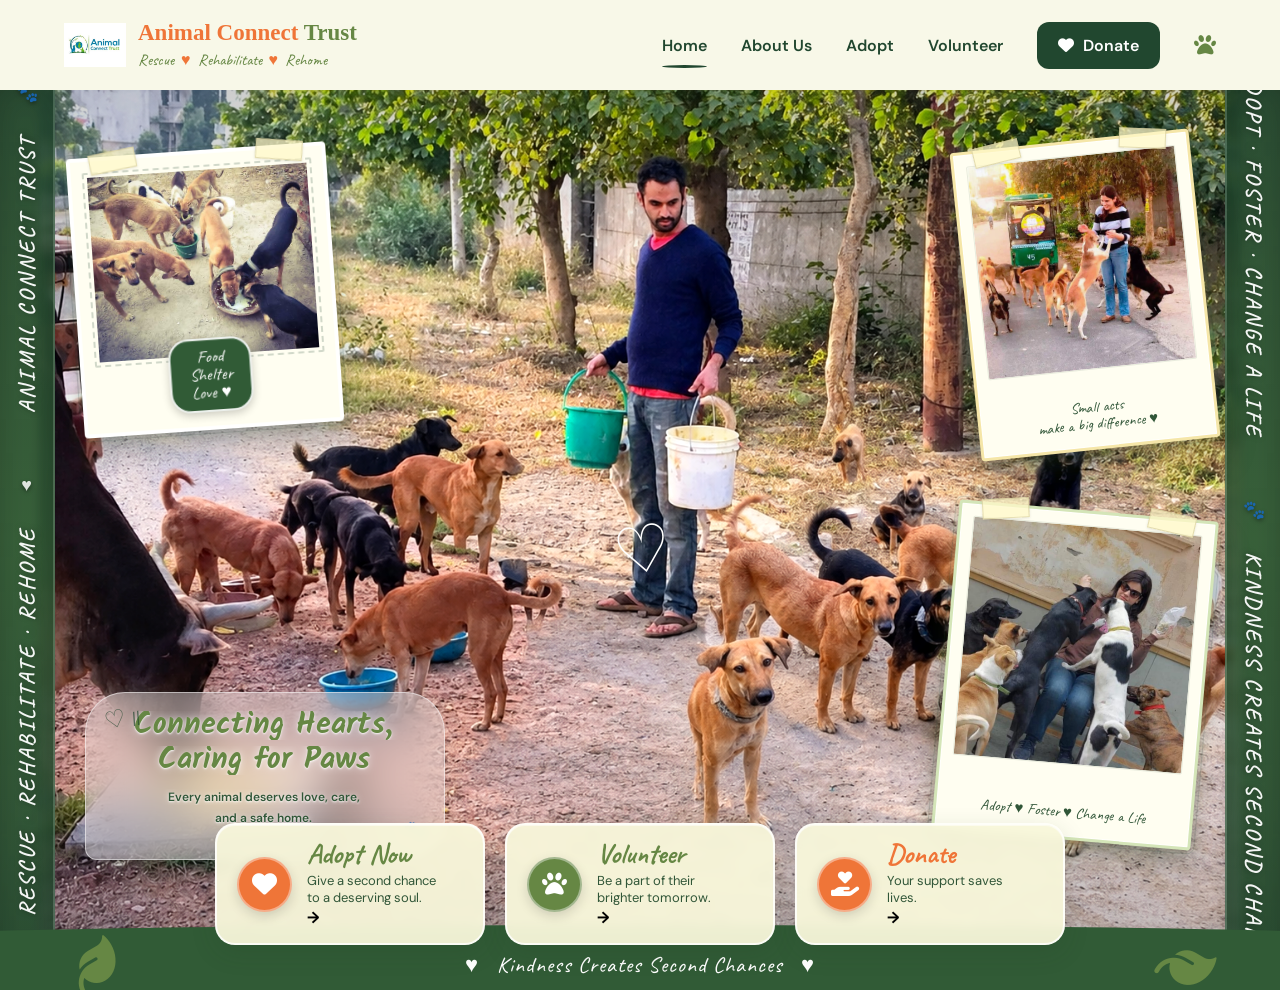
==== index.html @ b4871d9d "Update index.html" ====
<!DOCTYPE html>
<html lang="en">

<head>

    <meta charset="UTF-8">
    <meta name="viewport" content="width=device-width, initial-scale=1.0">
    <title>Animal Connect Trust</title>

    <!-- Google Fonts -->
    <link rel="preconnect" href="https://fonts.googleapis.com">
    <link rel="preconnect" href="https://fonts.gstatic.com" crossorigin>
    <link href="https://fonts.googleapis.com/css2?family=Caveat:wght@500;600;700&family=DM+Sans:wght@400;500;600;700&family=Kalam:wght@400;700&display=swap" rel="stylesheet">

    <!-- Font Awesome -->
    <link rel="stylesheet" href="https://cdnjs.cloudflare.com/ajax/libs/font-awesome/6.5.2/css/all.min.css">

    <!-- CSS -->
    <link rel="stylesheet" href="style.css">

</head>


<body>

<div class="page">

    <!-- =================================================
         NAVBAR
    ================================================== -->
    <header class="navbar">

        <div class="brand-area">
            <div class="brand-logo">
                <img src="logo.jpeg" alt="Animal Connect Trust logo">
            </div>
            <div class="brand-text">
                <h1>
                    <span>Animal Connect</span>
                    <b>Trust</b>
                </h1>
                <p>
                    Rescue <span>♥</span> Rehabilitate <span>♥</span> Rehome
                </p>
            </div>
        </div>

        <nav>
            <a href="#" class="active">Home</a>
            <a href="#about">About Us</a>
            <a href="#adopt">Adopt</a>
            <a href="#volunteer">Volunteer</a>
            <a href="#donate" class="donate">
                <i class="fa-solid fa-heart"></i> Donate
            </a>
            <i class="fa-solid fa-paw nav-paw"></i>
        </nav>

    </header>


    <!-- =================================================
         HERO SECTION
    ================================================== -->
    <main class="hero">

        <!-- MAIN BACKGROUND IMAGE -->
        <div class="hero-image">
            <img src="hero.jpeg" alt="Rescued animals">
        </div>

        <!-- LIGHT EFFECT -->
        <div class="hero-overlay"></div>


        <!-- SIDE BORDERS -->
        <div class="side-border left">
            <span class="side-border-icon">🐾</span>
            <span class="side-border-text">Animal Connect Trust</span>
            <span class="side-border-dot"></span>
            <span class="side-border-icon">♥</span>
            <span class="side-border-text">Rescue · Rehabilitate · Rehome</span>
            <span class="side-border-dot"></span>
            <span class="side-border-icon">🐾</span>
        </div>

        <div class="side-border right">
            <span class="side-border-icon">♥</span>
            <span class="side-border-text">Adopt · Foster · Change a Life</span>
            <span class="side-border-dot"></span>
            <span class="side-border-icon">🐾</span>
            <span class="side-border-text">Kindness Creates Second Chances</span>
            <span class="side-border-dot"></span>
            <span class="side-border-icon">♥</span>
        </div>


        <!-- =================================================
             MOBILE WRAPPER - Cloud + 3 photos ek saath
        ================================================== -->
        <div class="mobile-top-block">

            <!-- CLOUD (moves to top on mobile) -->
            <div class="main-title">
                <span class="title-heart">♡</span>
                <span class="title-lines">//</span>
                <span class="title-paw">🐾</span>

                <h2>
                    <span class="typewriter">Connecting Hearts,</span><br>
                    <span class="typewriter-2">Caring for Paws</span>
                </h2>

                <p>
                    <span class="typewriter-3">Every animal deserves love, care,</span><br>
                    <span class="typewriter-4">and a safe home.</span>
                </p>

                <div class="title-underline"></div>
            </div>

            <!-- 3 PHOTO CARDS -->
            <div class="photo-row">

                <div class="photo-card left-card">
                    <img src="food.jpeg" alt="Animals at shelter">
                    <div class="photo-label">Food<br>Shelter<br>Love ♥</div>
                </div>

                <div class="photo-card right-top-card">
                    <img src="helping.jpeg" alt="Volunteer helping animals">
                    <p>Small acts<br>make a big difference ♥</p>
                </div>

                <div class="photo-card right-bottom-card">
                    <img src="last.jpeg" alt="Animal adoption">
                    <p>Adopt ♥ Foster ♥ Change a Life</p>
                </div>

            </div>

        </div>


        <!-- CENTER DECORATION -->
        <div class="center-heart">♡</div>


        <!-- =================================================
             ACTION CARDS
        ================================================== -->
        <div class="actions">

            <a href="#adopt" class="action">
                <div class="action-icon orange">
                    <i class="fa-solid fa-heart"></i>
                </div>
                <div class="action-text">
                    <h3>Adopt Now</h3>
                    <p>Give a second chance<br>to a deserving soul.</p>
                    <strong>→</strong>
                </div>
            </a>

            <a href="#volunteer" class="action">
                <div class="action-icon green">
                    <i class="fa-solid fa-paw"></i>
                </div>
                <div class="action-text">
                    <h3>Volunteer</h3>
                    <p>Be a part of their<br>brighter tomorrow.</p>
                    <strong>→</strong>
                </div>
            </a>

            <a href="#donate" class="action">
                <div class="action-icon orange">
                    <i class="fa-solid fa-hand-holding-heart"></i>
                </div>
                <div class="action-text">
                    <h3>Donate</h3>
                    <p>Your support saves<br>lives.</p>
                    <strong>→</strong>
                </div>
            </a>

        </div>


        <!-- =================================================
             BOTTOM GREEN AREA
        ================================================== -->
        <div class="bottom">
            <div class="bottom-decoration left">
                <i class="fa-solid fa-leaf"></i>
            </div>
            <div class="bottom-decoration right">
                <i class="fa-solid fa-leaf"></i>
            </div>
            <p>♥ &nbsp; Kindness Creates Second Chances &nbsp; ♥</p>
        </div>

    </main>

</div>

</body>
</html>
---- style.css ----
/* =====================================================
   ANIMAL CONNECT TRUST - FINAL FIX
   Mobile: 3 images sahi jagah + no green band + cloud upar
===================================================== */

:root {
    --dark-green: #21472f;
    --forest-green: #315b36;
    --olive-green: #668744;
    --light-olive: #78964d;
    --orange: #ef7538;
    --cream: #f8f8e8;
    --paper: #fffef1;
    --text-green: #315638;
    --blend-bg: #7a8a5e;
}

* {
    margin: 0;
    padding: 0;
    box-sizing: border-box;
    -webkit-tap-highlight-color: transparent;
}

html { scroll-behavior: smooth; -webkit-text-size-adjust: 100%; }

body {
    margin: 0;
    background: #000;
    font-family: "DM Sans", sans-serif;
    overflow-x: hidden;
}

a { text-decoration: none; color: inherit; }

.page {
    width: 100%;
    max-width: 1500px;
    margin: auto;
    background: var(--cream);
    overflow-x: hidden;
}

/* NAVBAR */
.navbar {
    height: 90px;
    padding: 0 5%;
    background: var(--cream);
    display: flex;
    align-items: center;
    justify-content: space-between;
    position: relative;
    z-index: 100;
}

.brand-area { display: flex; align-items: center; gap: 12px; }

.brand-logo {
    width: 62px; height: 62px;
    overflow: hidden; flex-shrink: 0;
}
.brand-logo img { width: 100%; height: 100%; object-fit: contain; }

.brand-text h1 {
    font-family: Georgia, serif;
    font-size: 23px; line-height: 1; white-space: nowrap;
}
.brand-text h1 span { color: var(--orange); }
.brand-text h1 b { color: var(--olive-green); }

.brand-text p {
    margin-top: 6px;
    font-family: "Caveat", cursive;
    color: var(--olive-green);
    font-size: 16px;
}
.brand-text p span { color: var(--orange); margin: 0 3px; }

nav { display: flex; align-items: center; gap: 34px; }

nav a {
    color: var(--dark-green);
    font-size: 16px; font-weight: 600;
    position: relative; transition: 0.25s ease;
}
nav a:hover { color: var(--orange); }

nav .active::after {
    content: ""; position: absolute;
    left: 0; right: 0; bottom: -12px;
    height: 3px; background: var(--dark-green);
    border-radius: 50%;
}

.donate {
    color: white !important;
    background: var(--dark-green);
    padding: 13px 21px; border-radius: 12px;
    display: flex; align-items: center; gap: 9px;
    transition: 0.25s ease;
}
.donate:hover { background: var(--forest-green); transform: translateY(-2px); }
.nav-paw { color: var(--olive-green); font-size: 22px; }

/* HERO */
.hero {
    position: relative;
    width: 100%;
    height: 100vh;
    height: 100dvh;
    min-height: 700px;
    overflow: hidden;
    background: var(--blend-bg);
}

.hero-image {
    position: absolute;
    inset: 0;
    width: 100%;
    height: 100%;
    z-index: 1;
    overflow: hidden;
    background: var(--blend-bg);
}

.hero-image img {
    width: 100%;
    height: 100%;
    display: block;
    object-fit: contain;
    object-position: center center;
    filter: brightness(1.02) saturate(1.05) contrast(1.02);
}

.hero-overlay {
    position: absolute;
    inset: 0;
    z-index: 2;
    pointer-events: none;
    background: linear-gradient(to bottom, rgba(0,0,0,0.2) 0%, transparent 20%, transparent 80%, rgba(0,0,0,0.3) 100%);
}

/* SIDE BORDERS */
.side-border {
    position: absolute;
    z-index: 20;
    top: 0;
    bottom: 0;
    width: 55px;
    background: linear-gradient(to bottom,
        rgba(33, 71, 47, 0.85) 0%,
        rgba(49, 91, 54, 0.90) 50%,
        rgba(33, 71, 47, 0.85) 100%);
    display: flex;
    flex-direction: column;
    align-items: center;
    justify-content: center;
    gap: 30px;
    backdrop-filter: blur(4px);
    -webkit-backdrop-filter: blur(4px);
    box-shadow:
        inset 0 0 30px rgba(0, 0, 0, 0.2),
        0 0 20px rgba(0, 0, 0, 0.15);
}

.side-border.left { left: 0; border-right: 2px solid rgba(255, 255, 255, 0.15); }
.side-border.right { right: 0; border-left: 2px solid rgba(255, 255, 255, 0.15); }

.side-border-text {
    font-family: "Caveat", cursive;
    font-size: 22px;
    font-weight: 700;
    color: rgba(255, 255, 255, 0.95);
    letter-spacing: 3px;
    text-transform: uppercase;
    writing-mode: vertical-rl;
    text-orientation: mixed;
    transform: rotate(180deg);
    text-shadow: 0 2px 6px rgba(0, 0, 0, 0.4);
    white-space: nowrap;
}

.side-border.right .side-border-text { transform: rotate(0deg); }

.side-border-icon {
    color: rgba(255, 255, 255, 0.85);
    font-size: 18px;
    text-shadow: 0 2px 4px rgba(0, 0, 0, 0.4);
    animation: pulse-icon 3s ease-in-out infinite;
}

.side-border-icon:nth-child(2) { animation-delay: 0.5s; }
.side-border-icon:nth-child(3) { animation-delay: 1s; }

@keyframes pulse-icon {
    0%, 100% { transform: scale(1); opacity: 0.85; }
    50% { transform: scale(1.2); opacity: 1; color: var(--orange); }
}

.side-border-dot {
    width: 5px; height: 5px;
    background: rgba(255, 255, 255, 0.5);
    border-radius: 50%;
}

/* MAIN TITLE (CLOUD) */
.main-title {
    position: absolute;
    z-index: 30;
    bottom: 120px;
    left: 75px;
    width: 100%;
    min-width: 260px;
    max-width: 340px;
    padding: 18px 22px;
    text-align: center;
    background: rgba(255, 255, 255, 0.35);
    border-radius: 40px 40px 40px 12px;
    box-shadow: 0 10px 30px rgba(33, 71, 47, 0.12);
    backdrop-filter: blur(20px);
    -webkit-backdrop-filter: blur(20px);
    border: 1px solid rgba(255, 255, 255, 0.5);
}

.main-title h2 {
    margin: 0;
    font-family: "Kalam", cursive;
    font-size: clamp(22px, 2.5vw, 30px);
    line-height: 0.95; font-weight: 700;
    color: var(--dark-green);
    text-shadow: 0 1px 2px rgba(255, 255, 255, 0.9), 0 0 8px rgba(255, 255, 255, 0.7);
}
.main-title h2 span { color: var(--olive-green); }

.main-title p {
    margin-top: 8px;
    color: var(--text-green);
    font-size: 12px;
    line-height: 1.35;
    font-weight: 600;
    text-shadow: 0 1px 2px rgba(255, 255, 255, 0.9), 0 0 6px rgba(255, 255, 255, 0.7);
}

.title-heart, .title-lines, .title-paw {
    position: absolute; color: var(--dark-green); opacity: 0.7;
}
.title-heart { top: 10px; left: 18px; font-size: 24px; transform: rotate(-15deg); }
.title-lines { top: 15px; left: 45px; font-size: 16px; transform: rotate(-20deg); }
.title-paw { right: 18px; bottom: 18px; font-size: 18px; transform: rotate(-15deg); }

.title-underline {
    width: 100px; height: 3px;
    margin: 8px auto 0;
    background: var(--olive-green);
    border-radius: 50%;
    transform: rotate(-2deg); opacity: 0.8;
}

/* TYPEWRITER */
.typewriter,
.typewriter-2,
.typewriter-3,
.typewriter-4 {
    display: inline-block;
    overflow: hidden;
    white-space: nowrap;
    border-right: 3px solid transparent;
    width: 0;
    animation-fill-mode: forwards;
}

.typewriter { animation: typing 2s steps(20, end) 0.5s forwards, blink-caret 0.75s step-end infinite; }
.typewriter-2 { animation: typing 1.5s steps(15, end) 2.5s forwards, blink-caret 0.75s step-end infinite; }
.typewriter-3 { animation: typing 2.5s steps(30, end) 4s forwards, blink-caret 0.75s step-end infinite; }
.typewriter-4 { animation: typing 1.5s steps(15, end) 6.5s forwards, blink-caret 0.75s step-end infinite; }

@keyframes typing { from { width: 0; } to { width: 100%; } }
@keyframes blink-caret {
    from, to { border-color: transparent; }
    50% { border-color: var(--olive-green); }
}

/* PHOTO CARDS */
.photo-card {
    position: absolute;
    z-index: 25;
    background: var(--paper);
    padding: 12px 12px 55px 12px;
    border-radius: 4px;
    border: 3px solid #ffffff;
    outline: 1px solid rgba(33, 71, 47, 0.15);
    outline-offset: 3px;
    box-shadow:
        0 4px 8px rgba(38, 60, 31, 0.15),
        0 10px 25px rgba(38, 60, 31, 0.25),
        0 20px 40px rgba(38, 60, 31, 0.15),
        inset 0 0 0 1px rgba(255, 255, 255, 0.8);
    max-width: calc(100% - 20px);
}

.photo-card::before,
.photo-card::after {
    content: "";
    position: absolute;
    width: 45px;
    height: 18px;
    background: rgba(255, 249, 200, 0.75);
    border: 1px solid rgba(200, 190, 140, 0.5);
    box-shadow: 0 1px 3px rgba(0,0,0,0.1);
    z-index: 5;
}
.photo-card::before { top: -8px; left: 20px; transform: rotate(-8deg); }
.photo-card::after { top: -8px; right: 20px; transform: rotate(8deg); }

.photo-card img {
    display: block;
    width: 100%;
    object-fit: cover;
    border-radius: 2px;
    border: 1px solid rgba(33, 71, 47, 0.1);
}

.photo-label {
    position: absolute;
    left: 50%;
    transform: translateX(-50%);
    bottom: 15px;
    padding: 8px 18px;
    background: var(--forest-green);
    color: white;
    border-radius: 20px;
    font-family: "Caveat", cursive;
    font-size: 17px;
    line-height: 1.05;
    box-shadow: 0 3px 8px rgba(0,0,0,0.2), inset 0 1px 0 rgba(255,255,255,0.2);
    border: 2px solid rgba(255, 255, 255, 0.9);
    text-align: center;
    white-space: nowrap;
}

/* DESKTOP CARD POSITIONS */
.left-card {
    width: 260px; height: 280px;
    left: 75px; top: 60px;
    transform: rotate(-4deg);
    animation: float-left 4s ease-in-out infinite;
}
.left-card img {
    height: 195px;
    border: 2px dashed rgba(33, 71, 47, 0.2);
    padding: 3px;
    background: #fffef1;
}

.right-top-card {
    width: 240px; height: 310px;
    right: 75px; top: 50px;
    transform: rotate(-6deg);
    animation: float-right-top 5s ease-in-out infinite;
    border-color: #f5e6a8;
}
.right-top-card img { height: 215px; }
.right-top-card p {
    position: absolute;
    bottom: 14px; left: 0; right: 0;
    text-align: center;
    font-family: "Caveat", cursive;
    color: var(--text-green);
    font-size: 15px; line-height: 1.1;
    padding: 0 8px;
}

.right-bottom-card {
    width: 260px; height: 330px;
    right: 75px; bottom: 150px;
    transform: rotate(5deg);
    animation: float-right-bottom 4.5s ease-in-out infinite;
    border-color: #d4e5b8;
}
.right-bottom-card img { height: 240px; }
.right-bottom-card p {
    position: absolute;
    bottom: 15px; left: 0; right: 0;
    text-align: center;
    font-family: "Caveat", cursive;
    color: var(--text-green);
    font-size: 15px;
    padding: 0 8px;
}

/* FLOATING KEYFRAMES */
@keyframes float-left {
    0%, 100% { transform: rotate(-4deg) translateY(0); }
    50% { transform: rotate(-4deg) translateY(-12px); }
}
@keyframes float-right-top {
    0%, 100% { transform: rotate(-6deg) translateY(0); }
    50% { transform: rotate(-6deg) translateY(-15px); }
}
@keyframes float-right-bottom {
    0%, 100% { transform: rotate(5deg) translateY(0); }
    50% { transform: rotate(5deg) translateY(-10px); }
}

.center-heart {
    position: absolute;
    z-index: 15;
    left: 48%;
    top: 420px;
    color: white;
    font-family: "Caveat", cursive;
    font-size: 65px;
    transform: rotate(-10deg);
    text-shadow: 0 2px 8px rgba(0,0,0,0.4);
}

/* ACTION BUTTONS */
.actions {
    position: absolute;
    z-index: 40;
    left: 50%;
    transform: translateX(-50%);
    bottom: 45px;
    width: 75%;
    max-width: 850px;
    display: grid;
    grid-template-columns: repeat(3, 1fr);
    gap: 20px;
}

.action {
    min-height: 110px;
    padding: 15px 20px;
    background: rgba(248, 247, 219, 0.95);
    border-radius: 20px;
    display: flex;
    align-items: center;
    gap: 15px;
    box-shadow: 0 8px 25px rgba(36, 61, 33, 0.15), inset 0 1px 0 rgba(255,255,255,0.5);
    transition: 0.3s ease;
    backdrop-filter: blur(5px);
    border: 2px solid rgba(255, 255, 255, 0.8);
}
.action:hover { transform: translateY(-6px); box-shadow: 0 12px 35px rgba(36, 61, 33, 0.25); }

.action-icon {
    width: 55px;
    min-width: 55px;
    height: 55px;
    border-radius: 50%;
    display: flex;
    justify-content: center;
    align-items: center;
    color: white;
    font-size: 25px;
    border: 2px solid rgba(255, 255, 255, 0.4);
    box-shadow: 0 4px 12px rgba(0,0,0,0.15);
}
.action-icon.orange { background: var(--orange); }
.action-icon.green { background: var(--olive-green); }

.action-text h3 { font-family: "Caveat", cursive; font-size: 28px; line-height: 1; color: var(--olive-green); }
.action:nth-child(3) h3 { color: var(--orange); }
.action-text p { color: var(--text-green); font-size: 13px; line-height: 1.3; margin-top: 5px; }

/* BOTTOM BAR */
.bottom {
    position: absolute;
    z-index: 35;
    bottom: 0;
    left: 0;
    width: 100%;
    height: 50px;
    background: var(--forest-green);
    display: flex;
    justify-content: center;
    align-items: center;
}

.bottom::before {
    content: "";
    position: absolute;
    top: -15px;
    left: -5%;
    width: 110%;
    height: 20px;
    background: var(--forest-green);
    border-radius: 50% 50% 0 0;
}

.bottom p {
    position: relative;
    z-index: 5;
    color: white;
    font-family: "Caveat", cursive;
    font-size: 22px;
    letter-spacing: 1px;
}

.bottom-decoration { position: absolute; z-index: 5; color: var(--olive-green); font-size: 50px; }
.bottom-decoration.left { left: 70px; bottom: -10px; transform: rotate(-30deg); }
.bottom-decoration.right { right: 70px; bottom: -10px; transform: rotate(30deg); }

/* LARGE DESKTOP */
@media (min-width: 1201px) {
    .main-title { bottom: 130px; left: 85px; max-width: 360px; }
}

/* TABLET */
@media (min-width: 901px) and (max-width: 1200px) {
    .navbar { padding: 0 3%; }
    nav { gap: 18px; }
    nav a { font-size: 14px; }
    .hero { height: 100vh; min-height: 700px; }

    .side-border { width: 45px; }
    .side-border-text { font-size: 18px; letter-spacing: 2px; }
    .side-border-icon { font-size: 15px; }

    .main-title { bottom: 110px; left: 60px; max-width: 320px; padding: 15px 18px; }
    .main-title h2 { font-size: 26px; }
    .main-title p { font-size: 11px; }

    .left-card { width: 200px; height: 220px; left: 60px; top: 50px; padding: 10px 10px 45px 10px; }
    .left-card img { height: 155px; }
    .right-top-card { width: 190px; height: 250px; right: 60px; top: 40px; padding: 10px 10px 45px 10px; }
    .right-top-card img { height: 175px; }
    .right-bottom-card { width: 200px; height: 270px; right: 60px; bottom: 130px; padding: 10px 10px 45px 10px; }
    .right-bottom-card img { height: 190px; }

    .actions { width: 80%; bottom: 40px; }
    .photo-label { font-size: 15px; padding: 7px 14px; }
    .right-top-card p, .right-bottom-card p { font-size: 14px; }
}

/* SMALL DESKTOP */
@media (min-width: 701px) and (max-width: 900px) {
    .hero { height: 100vh; min-height: 700px; }

    .side-border { width: 40px; }
    .side-border-text { font-size: 15px; letter-spacing: 1px; }
    .side-border-icon { font-size: 13px; }

    .main-title { bottom: 100px; left: 50px; max-width: 300px; padding: 14px 18px; }
    .main-title h2 { font-size: 24px; }
    .main-title p { font-size: 11px; }

    .left-card { width: 170px; height: 190px; left: 50px; top: 40px; padding: 8px 8px 40px 8px; }
    .left-card img { height: 130px; }
    .right-top-card { width: 160px; height: 210px; right: 50px; top: 35px; padding: 8px 8px 40px 8px; }
    .right-top-card img { height: 145px; }
    .right-bottom-card { width: 170px; height: 230px; right: 50px; bottom: 100px; padding: 8px 8px 40px 8px; }
    .right-bottom-card img { height: 160px; }

    .actions { width: 85%; bottom: 35px; gap: 12px; }
    .action { padding: 12px; min-height: 95px; }
    .action-text h3 { font-size: 22px; }
    .photo-label { font-size: 13px; padding: 6px 12px; }
    .right-top-card p, .right-bottom-card p { font-size: 12px; }
}

/* =====================================================
   MOBILE (700px AND BELOW)
   - No green band above image (object-fit: cover)
   - Cloud moved ABOVE the image
   - Image 1 → top left
   - Image 2 → top right
   - Image 3 → right, just below Image 2
===================================================== */
@media (max-width: 700px) {

    .side-border { display: none; }

    .navbar {
        height: auto;
        padding: 12px 15px;
        flex-direction: column;
        gap: 10px;
    }
    .brand-area { width: 100%; justify-content: center; }
    .brand-logo { width: 50px; height: 50px; }
    .brand-text h1 { font-size: 18px; }
    .brand-text p { font-size: 14px; }

    nav { flex-wrap: wrap; justify-content: center; gap: 12px; width: 100%; }
    nav a { font-size: 14px; padding: 4px 0; }
    nav .active::after { bottom: -6px; }
    .donate { padding: 8px 16px; font-size: 14px; border-radius: 10px; }
    .nav-paw { font-size: 18px; }

    .hero {
        height: auto;
        min-height: 100vh;
        position: relative;
        display: flex;
        flex-direction: column;
        padding-bottom: 0;
        background: var(--cream);
    }

    /* CLOUD moves ABOVE image on mobile */
    .main-title {
        position: relative;
        bottom: auto;
        left: auto;
        width: 92%;
        max-width: 92%;
        margin: 10px auto 12px auto;
        padding: 14px 18px;
        border-radius: 30px 30px 30px 10px;
        background: rgba(255, 255, 255, 0.85);
        backdrop-filter: blur(15px);
        -webkit-backdrop-filter: blur(15px);
        box-shadow: 0 8px 25px rgba(33, 71, 47, 0.2);
        z-index: 50;
        order: 1;
    }
    .main-title h2 { font-size: 22px; line-height: 1.05; }
    .main-title p { font-size: 11px; margin-top: 5px; }
    .title-heart, .title-lines, .title-paw { display: none; }

    /* IMAGE FILLS THE CONTAINER - no green band */
    .hero-image {
        position: relative;
        width: 100%;
        height: 60vh;
        min-height: 420px;
        flex-shrink: 0;
        overflow: hidden;
        background: var(--blend-bg);
        order: 2;
    }

    .hero-image img {
        width: 100%;
        height: 100%;
        object-fit: cover;
        object-position: 30% center;
        filter: brightness(1.02) saturate(1.05) contrast(1.02);
    }

    .hero-overlay { display: none; }

    /* IMAGE 1 - LEFT CARD top-left */
    .left-card {
        width: 82px;
        height: 96px;
        left: 15px;
        top: 15px;
        bottom: auto;
        right: auto;
        padding: 4px 4px 22px 4px;
        transform: rotate(-4deg);
        animation: float-left 4s ease-in-out infinite;
        z-index: 30;
        border-width: 2px;
    }
    .left-card img { height: 56px; }
    .left-card::before, .left-card::after { display: none; }
    .left-card .photo-label {
        font-size: 8px;
        padding: 3px 7px;
        bottom: 5px;
        border-width: 1px;
    }

    /* IMAGE 2 - RIGHT TOP CARD top-right */
    .right-top-card {
        width: 80px;
        height: 94px;
        right: 15px;
        top: 15px;
        bottom: auto;
        left: auto;
        padding: 4px 4px 22px 4px;
        transform: rotate(-6deg);
        animation: float-right-top 5s ease-in-out infinite;
        z-index: 30;
        border-width: 2px;
    }
    .right-top-card img { height: 54px; }
    .right-top-card::before, .right-top-card::after { display: none; }
    .right-top-card p {
        font-size: 7px;
        bottom: 5px;
        line-height: 1;
    }

    /* IMAGE 3 - RIGHT BOTTOM CARD just below Image 2 */
    .right-bottom-card {
        width: 82px;
        height: 96px;
        right: 15px;
        top: 130px;       /* directly below Image 2 (which is at 15px + 94px height + 20px gap) */
        bottom: auto;
        left: auto;
        padding: 4px 4px 22px 4px;
        transform: rotate(5deg);
        animation: float-right-bottom 4.5s ease-in-out infinite;
        z-index: 30;
        border-width: 2px;
    }
    .right-bottom-card img { height: 56px; }
    .right-bottom-card::before, .right-bottom-card::after { display: none; }
    .right-bottom-card p {
        font-size: 7px;
        bottom: 5px;
    }

    .center-heart {
        left: 45%;
        top: 50%;
        font-size: 32px;
        z-index: 30;
    }

    /* ACTION BUTTONS below image */
    .actions {
        position: relative;
        left: auto;
        transform: none;
        bottom: auto;
        width: 92%;
        margin: 15px auto 10px;
        grid-template-columns: 1fr;
        gap: 10px;
        z-index: 50;
        order: 3;
    }

    .action {
        min-height: 70px;
        padding: 12px 15px;
        border-radius: 16px;
        gap: 12px;
    }
    .action-icon { width: 42px; min-width: 42px; height: 42px; font-size: 18px; }
    .action-text h3 { font-size: 22px; }
    .action-text p { font-size: 11px; margin-top: 3px; }

    /* BOTTOM GREEN BAR */
    .bottom {
        position: relative;
        height: 55px;
        margin-top: 10px;
        order: 4;
    }
    .bottom p { font-size: 14px; padding: 0 30px; text-align: center; }
    .bottom-decoration { font-size: 28px; }
    .bottom-decoration.left { left: 20px; }
    .bottom-decoration.right { right: 20px; }
}

/* VERY SMALL PHONES */
@media (max-width: 480px) {

    .navbar { padding: 10px 12px; gap: 8px; }
    .brand-logo { width: 42px; height: 42px; }
    .brand-text h1 { font-size: 16px; }
    .brand-text p { font-size: 12px; }
    nav { gap: 10px; }
    nav a { font-size: 13px; }
    .donate { padding: 6px 12px; font-size: 12px; }

    .hero-image { height: 55vh; min-height: 380px; }

    .hero-image img {
        object-fit: cover;
        object-position: 25% center;
    }

    .main-title {
        width: 94%;
        padding: 12px 15px;
        margin: 8px auto 10px auto;
        border-radius: 25px 25px 25px 8px;
    }
    .main-title h2 { font-size: 19px; }
    .main-title p { font-size: 10px; }

    /* IMAGE 1 - left card */
    .left-card {
        width: 72px; height: 86px;
        top: 12px; left: 12px;
        bottom: auto; right: auto;
        padding: 3px 3px 20px 3px;
    }
    .left-card img { height: 50px; }
    .left-card .photo-label { font-size: 7px; padding: 2px 5px; bottom: 4px; }

    /* IMAGE 2 - right top card */
    .right-top-card {
        width: 70px; height: 84px;
        top: 12px; right: 12px;
        bottom: auto; left: auto;
        padding: 3px 3px 20px 3px;
    }
    .right-top-card img { height: 48px; }
    .right-top-card p { font-size: 6px; bottom: 4px; }

    /* IMAGE 3 - right bottom card directly below Image 2 */
    .right-bottom-card {
        width: 72px; height: 86px;
        top: 116px; right: 12px;
        bottom: auto; left: auto;
        padding: 3px 3px 20px 3px;
    }
    .right-bottom-card img { height: 50px; }
    .right-bottom-card p { font-size: 6px; bottom: 4px; }

    .center-heart { font-size: 26px; }

    .actions { width: 94%; gap: 8px; }
    .action { min-height: 62px; padding: 10px 12px; border-radius: 14px; gap: 10px; }
    .action-icon { width: 38px; min-width: 38px; height: 38px; font-size: 16px; }
    .action-text h3 { font-size: 20px; }
    .action-text p { font-size: 10px; }

    .bottom { height: 50px; }
    .bottom p { font-size: 12px; padding: 0 25px; }
    .bottom-decoration { font-size: 22px; }
    .bottom-decoration.left { left: 15px; }
    .bottom-decoration.right { right: 15px; }
}

/* LANDSCAPE */
@media (max-width: 900px) and (orientation: landscape) {
    .hero-image { height: 80vh; min-height: 350px; }
    .main-title { max-width: 50%; }
    .actions { grid-template-columns: repeat(3, 1fr); }
}
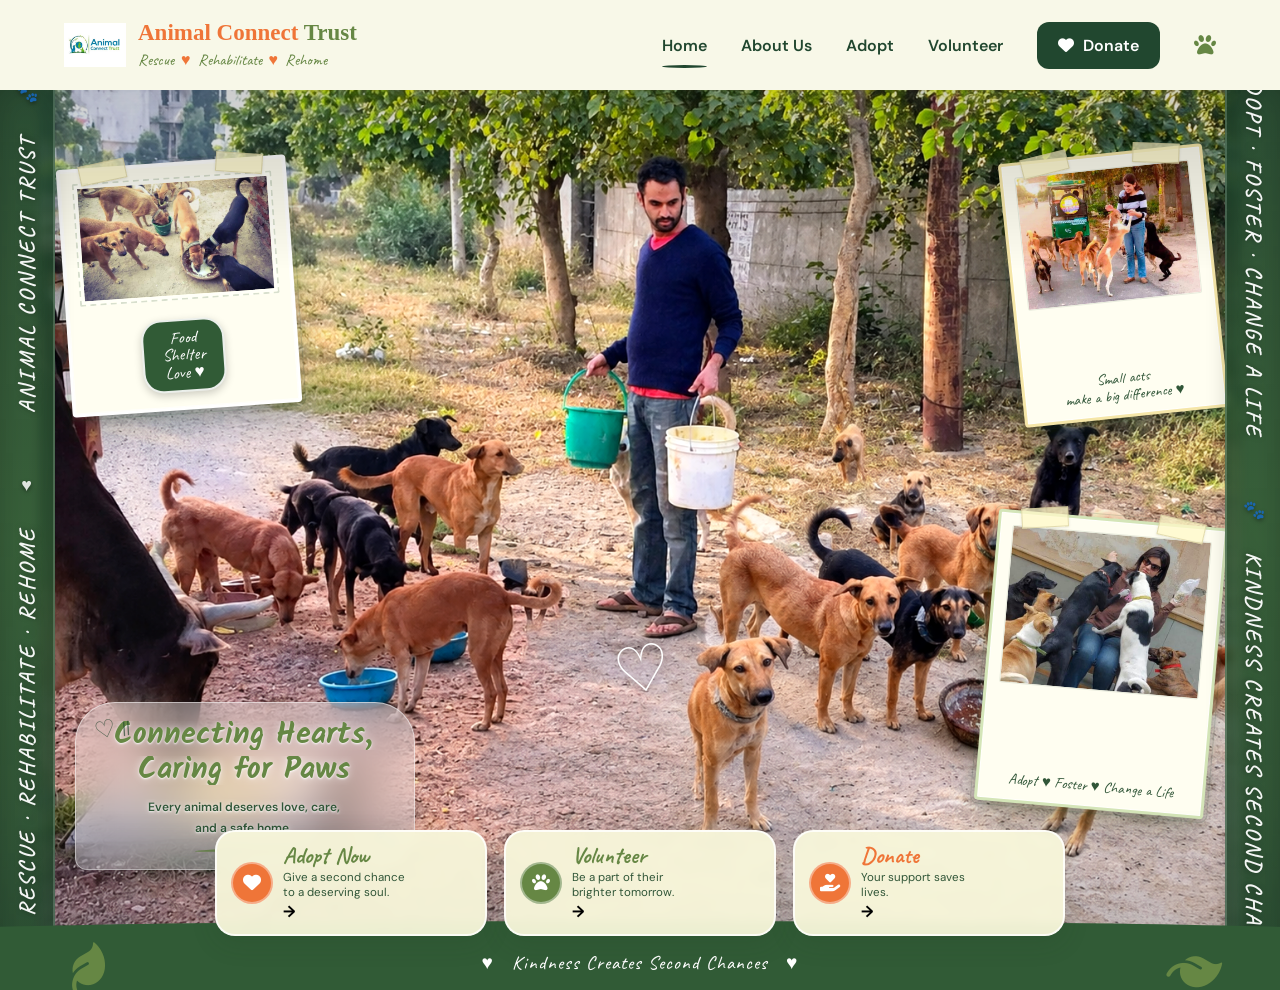
==== commit 997cc960: "Update index.html" ====
--- a/index.html
+++ b/index.html
@@ -7,15 +7,12 @@
     <meta name="viewport" content="width=device-width, initial-scale=1.0">
     <title>Animal Connect Trust</title>
 
-    <!-- Google Fonts -->
     <link rel="preconnect" href="https://fonts.googleapis.com">
     <link rel="preconnect" href="https://fonts.gstatic.com" crossorigin>
     <link href="https://fonts.googleapis.com/css2?family=Caveat:wght@500;600;700&family=DM+Sans:wght@400;500;600;700&family=Kalam:wght@400;700&display=swap" rel="stylesheet">
 
-    <!-- Font Awesome -->
     <link rel="stylesheet" href="https://cdnjs.cloudflare.com/ajax/libs/font-awesome/6.5.2/css/all.min.css">
 
-    <!-- CSS -->
     <link rel="stylesheet" href="style.css">
 
 </head>
@@ -25,9 +22,7 @@
 
 <div class="page">
 
-    <!-- =================================================
-         NAVBAR
-    ================================================== -->
+    <!-- NAVBAR -->
     <header class="navbar">
 
         <div class="brand-area">
@@ -59,18 +54,59 @@
     </header>
 
 
-    <!-- =================================================
-         HERO SECTION
-    ================================================== -->
+    <!-- HERO SECTION -->
     <main class="hero">
-
-        <!-- MAIN BACKGROUND IMAGE -->
-        <div class="hero-image">
-            <img src="hero.jpeg" alt="Rescued animals">
-        </div>
 
         <!-- LIGHT EFFECT -->
         <div class="hero-overlay"></div>
+
+        <!-- MAIN HERO IMAGE (with everything inside) -->
+        <div class="hero-image">
+            <img src="hero.jpeg" alt="Rescued animals">
+
+            <!-- LEFT PHOTO -->
+            <div class="photo-card left-card">
+                <img src="food.jpeg" alt="Animals at shelter">
+                <div class="photo-label">
+                    Food<br>Shelter<br>Love ♥
+                </div>
+            </div>
+
+            <!-- RIGHT TOP PHOTO -->
+            <div class="photo-card right-top-card">
+                <img src="helping.jpeg" alt="Volunteer helping animals">
+                <p>Small acts<br>make a big difference ♥</p>
+            </div>
+
+            <!-- RIGHT BOTTOM PHOTO -->
+            <div class="photo-card right-bottom-card">
+                <img src="last.jpeg" alt="Animal adoption">
+                <p>Adopt ♥ Foster ♥ Change a Life</p>
+            </div>
+
+            <!-- CENTER HEART -->
+            <div class="center-heart">♡</div>
+
+            <!-- CLOUD TITLE -->
+            <div class="main-title">
+                <span class="title-heart">♡</span>
+                <span class="title-lines">//</span>
+                <span class="title-paw">🐾</span>
+
+                <h2>
+                    <span class="typewriter">Connecting Hearts,</span><br>
+                    <span class="typewriter-2">Caring for Paws</span>
+                </h2>
+
+                <p>
+                    <span class="typewriter-3">Every animal deserves love, care,</span><br>
+                    <span class="typewriter-4">and a safe home.</span>
+                </p>
+
+                <div class="title-underline"></div>
+            </div>
+
+        </div>
 
 
         <!-- SIDE BORDERS -->
@@ -95,60 +131,7 @@
         </div>
 
 
-        <!-- =================================================
-             MOBILE WRAPPER - Cloud + 3 photos ek saath
-        ================================================== -->
-        <div class="mobile-top-block">
-
-            <!-- CLOUD (moves to top on mobile) -->
-            <div class="main-title">
-                <span class="title-heart">♡</span>
-                <span class="title-lines">//</span>
-                <span class="title-paw">🐾</span>
-
-                <h2>
-                    <span class="typewriter">Connecting Hearts,</span><br>
-                    <span class="typewriter-2">Caring for Paws</span>
-                </h2>
-
-                <p>
-                    <span class="typewriter-3">Every animal deserves love, care,</span><br>
-                    <span class="typewriter-4">and a safe home.</span>
-                </p>
-
-                <div class="title-underline"></div>
-            </div>
-
-            <!-- 3 PHOTO CARDS -->
-            <div class="photo-row">
-
-                <div class="photo-card left-card">
-                    <img src="food.jpeg" alt="Animals at shelter">
-                    <div class="photo-label">Food<br>Shelter<br>Love ♥</div>
-                </div>
-
-                <div class="photo-card right-top-card">
-                    <img src="helping.jpeg" alt="Volunteer helping animals">
-                    <p>Small acts<br>make a big difference ♥</p>
-                </div>
-
-                <div class="photo-card right-bottom-card">
-                    <img src="last.jpeg" alt="Animal adoption">
-                    <p>Adopt ♥ Foster ♥ Change a Life</p>
-                </div>
-
-            </div>
-
-        </div>
-
-
-        <!-- CENTER DECORATION -->
-        <div class="center-heart">♡</div>
-
-
-        <!-- =================================================
-             ACTION CARDS
-        ================================================== -->
+        <!-- ACTION CARDS -->
         <div class="actions">
 
             <a href="#adopt" class="action">
@@ -187,9 +170,7 @@
         </div>
 
 
-        <!-- =================================================
-             BOTTOM GREEN AREA
-        ================================================== -->
+        <!-- BOTTOM BAR -->
         <div class="bottom">
             <div class="bottom-decoration left">
                 <i class="fa-solid fa-leaf"></i>
--- a/style.css
+++ b/style.css
@@ -1,6 +1,7 @@
 /* =====================================================
-   ANIMAL CONNECT TRUST - FINAL FIX
-   Mobile: 3 images sahi jagah + no green band + cloud upar
+   ANIMAL CONNECT TRUST
+   ONE LAYOUT - SAME ON EVERY SCREEN
+   No media queries. No mobile-specific CSS.
 ===================================================== */
 
 :root {
@@ -22,13 +23,15 @@
     -webkit-tap-highlight-color: transparent;
 }
 
-html { scroll-behavior: smooth; -webkit-text-size-adjust: 100%; }
+html {
+    scroll-behavior: smooth;
+    -webkit-text-size-adjust: 100%;
+}
 
 body {
     margin: 0;
     background: #000;
     font-family: "DM Sans", sans-serif;
-    overflow-x: hidden;
 }
 
 a { text-decoration: none; color: inherit; }
@@ -38,10 +41,11 @@
     max-width: 1500px;
     margin: auto;
     background: var(--cream);
-    overflow-x: hidden;
-}
-
-/* NAVBAR */
+}
+
+/* ============================================
+   NAVBAR
+   ============================================ */
 .navbar {
     height: 90px;
     padding: 0 5%;
@@ -102,7 +106,9 @@
 .donate:hover { background: var(--forest-green); transform: translateY(-2px); }
 .nav-paw { color: var(--olive-green); font-size: 22px; }
 
-/* HERO */
+/* ============================================
+   HERO
+   ============================================ */
 .hero {
     position: relative;
     width: 100%;
@@ -140,12 +146,13 @@
     background: linear-gradient(to bottom, rgba(0,0,0,0.2) 0%, transparent 20%, transparent 80%, rgba(0,0,0,0.3) 100%);
 }
 
-/* SIDE BORDERS */
+/* ============================================
+   SIDE BORDERS
+   ============================================ */
 .side-border {
     position: absolute;
     z-index: 20;
-    top: 0;
-    bottom: 0;
+    top: 0; bottom: 0;
     width: 55px;
     background: linear-gradient(to bottom,
         rgba(33, 71, 47, 0.85) 0%,
@@ -158,34 +165,31 @@
     gap: 30px;
     backdrop-filter: blur(4px);
     -webkit-backdrop-filter: blur(4px);
-    box-shadow:
-        inset 0 0 30px rgba(0, 0, 0, 0.2),
-        0 0 20px rgba(0, 0, 0, 0.15);
-}
-
-.side-border.left { left: 0; border-right: 2px solid rgba(255, 255, 255, 0.15); }
-.side-border.right { right: 0; border-left: 2px solid rgba(255, 255, 255, 0.15); }
+    box-shadow: inset 0 0 30px rgba(0,0,0,0.2), 0 0 20px rgba(0,0,0,0.15);
+}
+
+.side-border.left { left: 0; border-right: 2px solid rgba(255,255,255,0.15); }
+.side-border.right { right: 0; border-left: 2px solid rgba(255,255,255,0.15); }
 
 .side-border-text {
     font-family: "Caveat", cursive;
-    font-size: 22px;
-    font-weight: 700;
-    color: rgba(255, 255, 255, 0.95);
+    font-size: 22px; font-weight: 700;
+    color: rgba(255,255,255,0.95);
     letter-spacing: 3px;
     text-transform: uppercase;
     writing-mode: vertical-rl;
     text-orientation: mixed;
     transform: rotate(180deg);
-    text-shadow: 0 2px 6px rgba(0, 0, 0, 0.4);
+    text-shadow: 0 2px 6px rgba(0,0,0,0.4);
     white-space: nowrap;
 }
 
 .side-border.right .side-border-text { transform: rotate(0deg); }
 
 .side-border-icon {
-    color: rgba(255, 255, 255, 0.85);
+    color: rgba(255,255,255,0.85);
     font-size: 18px;
-    text-shadow: 0 2px 4px rgba(0, 0, 0, 0.4);
+    text-shadow: 0 2px 4px rgba(0,0,0,0.4);
     animation: pulse-icon 3s ease-in-out infinite;
 }
 
@@ -199,11 +203,13 @@
 
 .side-border-dot {
     width: 5px; height: 5px;
-    background: rgba(255, 255, 255, 0.5);
+    background: rgba(255,255,255,0.5);
     border-radius: 50%;
 }
 
-/* MAIN TITLE (CLOUD) */
+/* ============================================
+   MAIN TITLE - CLOUD
+   ============================================ */
 .main-title {
     position: absolute;
     z-index: 30;
@@ -214,12 +220,12 @@
     max-width: 340px;
     padding: 18px 22px;
     text-align: center;
-    background: rgba(255, 255, 255, 0.35);
+    background: rgba(255,255,255,0.35);
     border-radius: 40px 40px 40px 12px;
-    box-shadow: 0 10px 30px rgba(33, 71, 47, 0.12);
+    box-shadow: 0 10px 30px rgba(33,71,47,0.12);
     backdrop-filter: blur(20px);
     -webkit-backdrop-filter: blur(20px);
-    border: 1px solid rgba(255, 255, 255, 0.5);
+    border: 1px solid rgba(255,255,255,0.5);
 }
 
 .main-title h2 {
@@ -228,7 +234,7 @@
     font-size: clamp(22px, 2.5vw, 30px);
     line-height: 0.95; font-weight: 700;
     color: var(--dark-green);
-    text-shadow: 0 1px 2px rgba(255, 255, 255, 0.9), 0 0 8px rgba(255, 255, 255, 0.7);
+    text-shadow: 0 1px 2px rgba(255,255,255,0.9), 0 0 8px rgba(255,255,255,0.7);
 }
 .main-title h2 span { color: var(--olive-green); }
 
@@ -238,7 +244,7 @@
     font-size: 12px;
     line-height: 1.35;
     font-weight: 600;
-    text-shadow: 0 1px 2px rgba(255, 255, 255, 0.9), 0 0 6px rgba(255, 255, 255, 0.7);
+    text-shadow: 0 1px 2px rgba(255,255,255,0.9), 0 0 6px rgba(255,255,255,0.7);
 }
 
 .title-heart, .title-lines, .title-paw {
@@ -256,7 +262,9 @@
     transform: rotate(-2deg); opacity: 0.8;
 }
 
-/* TYPEWRITER */
+/* ============================================
+   TYPEWRITER
+   ============================================ */
 .typewriter,
 .typewriter-2,
 .typewriter-3,
@@ -280,7 +288,9 @@
     50% { border-color: var(--olive-green); }
 }
 
-/* PHOTO CARDS */
+/* ============================================
+   PHOTO CARDS
+   ============================================ */
 .photo-card {
     position: absolute;
     z-index: 25;
@@ -288,24 +298,22 @@
     padding: 12px 12px 55px 12px;
     border-radius: 4px;
     border: 3px solid #ffffff;
-    outline: 1px solid rgba(33, 71, 47, 0.15);
+    outline: 1px solid rgba(33,71,47,0.15);
     outline-offset: 3px;
     box-shadow:
-        0 4px 8px rgba(38, 60, 31, 0.15),
-        0 10px 25px rgba(38, 60, 31, 0.25),
-        0 20px 40px rgba(38, 60, 31, 0.15),
-        inset 0 0 0 1px rgba(255, 255, 255, 0.8);
-    max-width: calc(100% - 20px);
+        0 4px 8px rgba(38,60,31,0.15),
+        0 10px 25px rgba(38,60,31,0.25),
+        0 20px 40px rgba(38,60,31,0.15),
+        inset 0 0 0 1px rgba(255,255,255,0.8);
 }
 
 .photo-card::before,
 .photo-card::after {
     content: "";
     position: absolute;
-    width: 45px;
-    height: 18px;
-    background: rgba(255, 249, 200, 0.75);
-    border: 1px solid rgba(200, 190, 140, 0.5);
+    width: 45px; height: 18px;
+    background: rgba(255,249,200,0.75);
+    border: 1px solid rgba(200,190,140,0.5);
     box-shadow: 0 1px 3px rgba(0,0,0,0.1);
     z-index: 5;
 }
@@ -313,82 +321,94 @@
 .photo-card::after { top: -8px; right: 20px; transform: rotate(8deg); }
 
 .photo-card img {
-    display: block;
-    width: 100%;
+    display: block; width: 100%;
     object-fit: cover;
     border-radius: 2px;
-    border: 1px solid rgba(33, 71, 47, 0.1);
+    border: 1px solid rgba(33,71,47,0.1);
 }
 
 .photo-label {
     position: absolute;
-    left: 50%;
-    transform: translateX(-50%);
+    left: 50%; transform: translateX(-50%);
     bottom: 15px;
     padding: 8px 18px;
     background: var(--forest-green);
-    color: white;
-    border-radius: 20px;
+    color: white; border-radius: 20px;
     font-family: "Caveat", cursive;
     font-size: 17px;
     line-height: 1.05;
-    box-shadow: 0 3px 8px rgba(0,0,0,0.2), inset 0 1px 0 rgba(255,255,255,0.2);
-    border: 2px solid rgba(255, 255, 255, 0.9);
+    box-shadow: 0 3px 8px rgba(0,0,0,0.2);
+    border: 2px solid rgba(255,255,255,0.9);
     text-align: center;
     white-space: nowrap;
 }
 
-/* DESKTOP CARD POSITIONS */
+/* CARD POSITIONS - PERCENTAGE BASED SO THEY WORK ON ALL SCREENS */
 .left-card {
-    width: 260px; height: 280px;
-    left: 75px; top: 60px;
+    width: 18%;
+    min-width: 120px;
+    max-width: 260px;
+    aspect-ratio: 260 / 280;
+    left: 5%;
+    top: 8%;
     transform: rotate(-4deg);
     animation: float-left 4s ease-in-out infinite;
 }
 .left-card img {
-    height: 195px;
-    border: 2px dashed rgba(33, 71, 47, 0.2);
+    height: 70%;
+    border: 2px dashed rgba(33,71,47,0.2);
     padding: 3px;
     background: #fffef1;
 }
 
 .right-top-card {
-    width: 240px; height: 310px;
-    right: 75px; top: 50px;
+    width: 16%;
+    min-width: 110px;
+    max-width: 240px;
+    aspect-ratio: 240 / 310;
+    right: 5%;
+    top: 7%;
     transform: rotate(-6deg);
     animation: float-right-top 5s ease-in-out infinite;
     border-color: #f5e6a8;
 }
-.right-top-card img { height: 215px; }
+.right-top-card img { height: 70%; }
 .right-top-card p {
     position: absolute;
-    bottom: 14px; left: 0; right: 0;
+    bottom: 4%;
+    left: 0; right: 0;
     text-align: center;
     font-family: "Caveat", cursive;
     color: var(--text-green);
-    font-size: 15px; line-height: 1.1;
+    font-size: clamp(10px, 1.2vw, 15px);
+    line-height: 1.1;
     padding: 0 8px;
 }
 
 .right-bottom-card {
-    width: 260px; height: 330px;
-    right: 75px; bottom: 150px;
+    width: 18%;
+    min-width: 120px;
+    max-width: 260px;
+    aspect-ratio: 260 / 330;
+    right: 5%;
+    bottom: 20%;
     transform: rotate(5deg);
     animation: float-right-bottom 4.5s ease-in-out infinite;
     border-color: #d4e5b8;
 }
-.right-bottom-card img { height: 240px; }
+.right-bottom-card img { height: 72%; }
 .right-bottom-card p {
     position: absolute;
-    bottom: 15px; left: 0; right: 0;
+    bottom: 4%;
+    left: 0; right: 0;
     text-align: center;
     font-family: "Caveat", cursive;
     color: var(--text-green);
-    font-size: 15px;
+    font-size: clamp(10px, 1.2vw, 15px);
     padding: 0 8px;
 }
 
-/* FLOATING KEYFRAMES */
+/* FLOATING ANIMATIONS */
 @keyframes float-left {
     0%, 100% { transform: rotate(-4deg) translateY(0); }
     50% { transform: rotate(-4deg) translateY(-12px); }
@@ -406,71 +426,84 @@
     position: absolute;
     z-index: 15;
     left: 48%;
-    top: 420px;
+    top: 60%;
     color: white;
     font-family: "Caveat", cursive;
-    font-size: 65px;
+    font-size: clamp(30px, 5vw, 65px);
     transform: rotate(-10deg);
     text-shadow: 0 2px 8px rgba(0,0,0,0.4);
 }
 
-/* ACTION BUTTONS */
+/* ============================================
+   ACTION BUTTONS - 3 IN A ROW
+   ============================================ */
 .actions {
     position: absolute;
     z-index: 40;
     left: 50%;
     transform: translateX(-50%);
-    bottom: 45px;
+    bottom: 6%;
     width: 75%;
     max-width: 850px;
     display: grid;
     grid-template-columns: repeat(3, 1fr);
-    gap: 20px;
+    gap: 2%;
 }
 
 .action {
-    min-height: 110px;
-    padding: 15px 20px;
-    background: rgba(248, 247, 219, 0.95);
+    min-height: 80px;
+    padding: 12px 14px;
+    background: rgba(248,247,219,0.95);
     border-radius: 20px;
     display: flex;
     align-items: center;
-    gap: 15px;
-    box-shadow: 0 8px 25px rgba(36, 61, 33, 0.15), inset 0 1px 0 rgba(255,255,255,0.5);
-    transition: 0.3s ease;
+    gap: 10px;
+    box-shadow: 0 8px 25px rgba(36,61,33,0.15);
     backdrop-filter: blur(5px);
-    border: 2px solid rgba(255, 255, 255, 0.8);
-}
-.action:hover { transform: translateY(-6px); box-shadow: 0 12px 35px rgba(36, 61, 33, 0.25); }
+    border: 2px solid rgba(255,255,255,0.8);
+}
 
 .action-icon {
-    width: 55px;
-    min-width: 55px;
-    height: 55px;
+    width: 42px;
+    min-width: 42px;
+    height: 42px;
     border-radius: 50%;
     display: flex;
     justify-content: center;
     align-items: center;
     color: white;
-    font-size: 25px;
-    border: 2px solid rgba(255, 255, 255, 0.4);
-    box-shadow: 0 4px 12px rgba(0,0,0,0.15);
+    font-size: 18px;
+    border: 2px solid rgba(255,255,255,0.4);
 }
 .action-icon.orange { background: var(--orange); }
 .action-icon.green { background: var(--olive-green); }
 
-.action-text h3 { font-family: "Caveat", cursive; font-size: 28px; line-height: 1; color: var(--olive-green); }
+.action-text h3 {
+    font-family: "Caveat", cursive;
+    font-size: clamp(16px, 1.8vw, 28px);
+    line-height: 1;
+    color: var(--olive-green);
+}
 .action:nth-child(3) h3 { color: var(--orange); }
-.action-text p { color: var(--text-green); font-size: 13px; line-height: 1.3; margin-top: 5px; }
-
-/* BOTTOM BAR */
+.action-text p {
+    color: var(--text-green);
+    font-size: clamp(9px, 0.9vw, 13px);
+    line-height: 1.3;
+    margin-top: 4px;
+}
+
+/* ============================================
+   BOTTOM BAR
+   ============================================ */
 .bottom {
     position: absolute;
     z-index: 35;
     bottom: 0;
     left: 0;
     width: 100%;
-    height: 50px;
+    height: 6%;
+    min-height: 40px;
+    max-height: 60px;
     background: var(--forest-green);
     display: flex;
     justify-content: center;
@@ -493,339 +526,15 @@
     z-index: 5;
     color: white;
     font-family: "Caveat", cursive;
-    font-size: 22px;
+    font-size: clamp(14px, 1.5vw, 22px);
     letter-spacing: 1px;
 }
 
-.bottom-decoration { position: absolute; z-index: 5; color: var(--olive-green); font-size: 50px; }
-.bottom-decoration.left { left: 70px; bottom: -10px; transform: rotate(-30deg); }
-.bottom-decoration.right { right: 70px; bottom: -10px; transform: rotate(30deg); }
-
-/* LARGE DESKTOP */
-@media (min-width: 1201px) {
-    .main-title { bottom: 130px; left: 85px; max-width: 360px; }
-}
-
-/* TABLET */
-@media (min-width: 901px) and (max-width: 1200px) {
-    .navbar { padding: 0 3%; }
-    nav { gap: 18px; }
-    nav a { font-size: 14px; }
-    .hero { height: 100vh; min-height: 700px; }
-
-    .side-border { width: 45px; }
-    .side-border-text { font-size: 18px; letter-spacing: 2px; }
-    .side-border-icon { font-size: 15px; }
-
-    .main-title { bottom: 110px; left: 60px; max-width: 320px; padding: 15px 18px; }
-    .main-title h2 { font-size: 26px; }
-    .main-title p { font-size: 11px; }
-
-    .left-card { width: 200px; height: 220px; left: 60px; top: 50px; padding: 10px 10px 45px 10px; }
-    .left-card img { height: 155px; }
-    .right-top-card { width: 190px; height: 250px; right: 60px; top: 40px; padding: 10px 10px 45px 10px; }
-    .right-top-card img { height: 175px; }
-    .right-bottom-card { width: 200px; height: 270px; right: 60px; bottom: 130px; padding: 10px 10px 45px 10px; }
-    .right-bottom-card img { height: 190px; }
-
-    .actions { width: 80%; bottom: 40px; }
-    .photo-label { font-size: 15px; padding: 7px 14px; }
-    .right-top-card p, .right-bottom-card p { font-size: 14px; }
-}
-
-/* SMALL DESKTOP */
-@media (min-width: 701px) and (max-width: 900px) {
-    .hero { height: 100vh; min-height: 700px; }
-
-    .side-border { width: 40px; }
-    .side-border-text { font-size: 15px; letter-spacing: 1px; }
-    .side-border-icon { font-size: 13px; }
-
-    .main-title { bottom: 100px; left: 50px; max-width: 300px; padding: 14px 18px; }
-    .main-title h2 { font-size: 24px; }
-    .main-title p { font-size: 11px; }
-
-    .left-card { width: 170px; height: 190px; left: 50px; top: 40px; padding: 8px 8px 40px 8px; }
-    .left-card img { height: 130px; }
-    .right-top-card { width: 160px; height: 210px; right: 50px; top: 35px; padding: 8px 8px 40px 8px; }
-    .right-top-card img { height: 145px; }
-    .right-bottom-card { width: 170px; height: 230px; right: 50px; bottom: 100px; padding: 8px 8px 40px 8px; }
-    .right-bottom-card img { height: 160px; }
-
-    .actions { width: 85%; bottom: 35px; gap: 12px; }
-    .action { padding: 12px; min-height: 95px; }
-    .action-text h3 { font-size: 22px; }
-    .photo-label { font-size: 13px; padding: 6px 12px; }
-    .right-top-card p, .right-bottom-card p { font-size: 12px; }
-}
-
-/* =====================================================
-   MOBILE (700px AND BELOW)
-   - No green band above image (object-fit: cover)
-   - Cloud moved ABOVE the image
-   - Image 1 → top left
-   - Image 2 → top right
-   - Image 3 → right, just below Image 2
-===================================================== */
-@media (max-width: 700px) {
-
-    .side-border { display: none; }
-
-    .navbar {
-        height: auto;
-        padding: 12px 15px;
-        flex-direction: column;
-        gap: 10px;
-    }
-    .brand-area { width: 100%; justify-content: center; }
-    .brand-logo { width: 50px; height: 50px; }
-    .brand-text h1 { font-size: 18px; }
-    .brand-text p { font-size: 14px; }
-
-    nav { flex-wrap: wrap; justify-content: center; gap: 12px; width: 100%; }
-    nav a { font-size: 14px; padding: 4px 0; }
-    nav .active::after { bottom: -6px; }
-    .donate { padding: 8px 16px; font-size: 14px; border-radius: 10px; }
-    .nav-paw { font-size: 18px; }
-
-    .hero {
-        height: auto;
-        min-height: 100vh;
-        position: relative;
-        display: flex;
-        flex-direction: column;
-        padding-bottom: 0;
-        background: var(--cream);
-    }
-
-    /* CLOUD moves ABOVE image on mobile */
-    .main-title {
-        position: relative;
-        bottom: auto;
-        left: auto;
-        width: 92%;
-        max-width: 92%;
-        margin: 10px auto 12px auto;
-        padding: 14px 18px;
-        border-radius: 30px 30px 30px 10px;
-        background: rgba(255, 255, 255, 0.85);
-        backdrop-filter: blur(15px);
-        -webkit-backdrop-filter: blur(15px);
-        box-shadow: 0 8px 25px rgba(33, 71, 47, 0.2);
-        z-index: 50;
-        order: 1;
-    }
-    .main-title h2 { font-size: 22px; line-height: 1.05; }
-    .main-title p { font-size: 11px; margin-top: 5px; }
-    .title-heart, .title-lines, .title-paw { display: none; }
-
-    /* IMAGE FILLS THE CONTAINER - no green band */
-    .hero-image {
-        position: relative;
-        width: 100%;
-        height: 60vh;
-        min-height: 420px;
-        flex-shrink: 0;
-        overflow: hidden;
-        background: var(--blend-bg);
-        order: 2;
-    }
-
-    .hero-image img {
-        width: 100%;
-        height: 100%;
-        object-fit: cover;
-        object-position: 30% center;
-        filter: brightness(1.02) saturate(1.05) contrast(1.02);
-    }
-
-    .hero-overlay { display: none; }
-
-    /* IMAGE 1 - LEFT CARD top-left */
-    .left-card {
-        width: 82px;
-        height: 96px;
-        left: 15px;
-        top: 15px;
-        bottom: auto;
-        right: auto;
-        padding: 4px 4px 22px 4px;
-        transform: rotate(-4deg);
-        animation: float-left 4s ease-in-out infinite;
-        z-index: 30;
-        border-width: 2px;
-    }
-    .left-card img { height: 56px; }
-    .left-card::before, .left-card::after { display: none; }
-    .left-card .photo-label {
-        font-size: 8px;
-        padding: 3px 7px;
-        bottom: 5px;
-        border-width: 1px;
-    }
-
-    /* IMAGE 2 - RIGHT TOP CARD top-right */
-    .right-top-card {
-        width: 80px;
-        height: 94px;
-        right: 15px;
-        top: 15px;
-        bottom: auto;
-        left: auto;
-        padding: 4px 4px 22px 4px;
-        transform: rotate(-6deg);
-        animation: float-right-top 5s ease-in-out infinite;
-        z-index: 30;
-        border-width: 2px;
-    }
-    .right-top-card img { height: 54px; }
-    .right-top-card::before, .right-top-card::after { display: none; }
-    .right-top-card p {
-        font-size: 7px;
-        bottom: 5px;
-        line-height: 1;
-    }
-
-    /* IMAGE 3 - RIGHT BOTTOM CARD just below Image 2 */
-    .right-bottom-card {
-        width: 82px;
-        height: 96px;
-        right: 15px;
-        top: 130px;       /* directly below Image 2 (which is at 15px + 94px height + 20px gap) */
-        bottom: auto;
-        left: auto;
-        padding: 4px 4px 22px 4px;
-        transform: rotate(5deg);
-        animation: float-right-bottom 4.5s ease-in-out infinite;
-        z-index: 30;
-        border-width: 2px;
-    }
-    .right-bottom-card img { height: 56px; }
-    .right-bottom-card::before, .right-bottom-card::after { display: none; }
-    .right-bottom-card p {
-        font-size: 7px;
-        bottom: 5px;
-    }
-
-    .center-heart {
-        left: 45%;
-        top: 50%;
-        font-size: 32px;
-        z-index: 30;
-    }
-
-    /* ACTION BUTTONS below image */
-    .actions {
-        position: relative;
-        left: auto;
-        transform: none;
-        bottom: auto;
-        width: 92%;
-        margin: 15px auto 10px;
-        grid-template-columns: 1fr;
-        gap: 10px;
-        z-index: 50;
-        order: 3;
-    }
-
-    .action {
-        min-height: 70px;
-        padding: 12px 15px;
-        border-radius: 16px;
-        gap: 12px;
-    }
-    .action-icon { width: 42px; min-width: 42px; height: 42px; font-size: 18px; }
-    .action-text h3 { font-size: 22px; }
-    .action-text p { font-size: 11px; margin-top: 3px; }
-
-    /* BOTTOM GREEN BAR */
-    .bottom {
-        position: relative;
-        height: 55px;
-        margin-top: 10px;
-        order: 4;
-    }
-    .bottom p { font-size: 14px; padding: 0 30px; text-align: center; }
-    .bottom-decoration { font-size: 28px; }
-    .bottom-decoration.left { left: 20px; }
-    .bottom-decoration.right { right: 20px; }
-}
-
-/* VERY SMALL PHONES */
-@media (max-width: 480px) {
-
-    .navbar { padding: 10px 12px; gap: 8px; }
-    .brand-logo { width: 42px; height: 42px; }
-    .brand-text h1 { font-size: 16px; }
-    .brand-text p { font-size: 12px; }
-    nav { gap: 10px; }
-    nav a { font-size: 13px; }
-    .donate { padding: 6px 12px; font-size: 12px; }
-
-    .hero-image { height: 55vh; min-height: 380px; }
-
-    .hero-image img {
-        object-fit: cover;
-        object-position: 25% center;
-    }
-
-    .main-title {
-        width: 94%;
-        padding: 12px 15px;
-        margin: 8px auto 10px auto;
-        border-radius: 25px 25px 25px 8px;
-    }
-    .main-title h2 { font-size: 19px; }
-    .main-title p { font-size: 10px; }
-
-    /* IMAGE 1 - left card */
-    .left-card {
-        width: 72px; height: 86px;
-        top: 12px; left: 12px;
-        bottom: auto; right: auto;
-        padding: 3px 3px 20px 3px;
-    }
-    .left-card img { height: 50px; }
-    .left-card .photo-label { font-size: 7px; padding: 2px 5px; bottom: 4px; }
-
-    /* IMAGE 2 - right top card */
-    .right-top-card {
-        width: 70px; height: 84px;
-        top: 12px; right: 12px;
-        bottom: auto; left: auto;
-        padding: 3px 3px 20px 3px;
-    }
-    .right-top-card img { height: 48px; }
-    .right-top-card p { font-size: 6px; bottom: 4px; }
-
-    /* IMAGE 3 - right bottom card directly below Image 2 */
-    .right-bottom-card {
-        width: 72px; height: 86px;
-        top: 116px; right: 12px;
-        bottom: auto; left: auto;
-        padding: 3px 3px 20px 3px;
-    }
-    .right-bottom-card img { height: 50px; }
-    .right-bottom-card p { font-size: 6px; bottom: 4px; }
-
-    .center-heart { font-size: 26px; }
-
-    .actions { width: 94%; gap: 8px; }
-    .action { min-height: 62px; padding: 10px 12px; border-radius: 14px; gap: 10px; }
-    .action-icon { width: 38px; min-width: 38px; height: 38px; font-size: 16px; }
-    .action-text h3 { font-size: 20px; }
-    .action-text p { font-size: 10px; }
-
-    .bottom { height: 50px; }
-    .bottom p { font-size: 12px; padding: 0 25px; }
-    .bottom-decoration { font-size: 22px; }
-    .bottom-decoration.left { left: 15px; }
-    .bottom-decoration.right { right: 15px; }
-}
-
-/* LANDSCAPE */
-@media (max-width: 900px) and (orientation: landscape) {
-    .hero-image { height: 80vh; min-height: 350px; }
-    .main-title { max-width: 50%; }
-    .actions { grid-template-columns: repeat(3, 1fr); }
-}
+.bottom-decoration {
+    position: absolute;
+    z-index: 5;
+    color: var(--olive-green);
+    font-size: clamp(28px, 3.5vw, 50px);
+}
+.bottom-decoration.left { left: 5%; bottom: -10px; transform: rotate(-30deg); }
+.bottom-decoration.right { right: 5%; bottom: -10px; transform: rotate(30deg); }
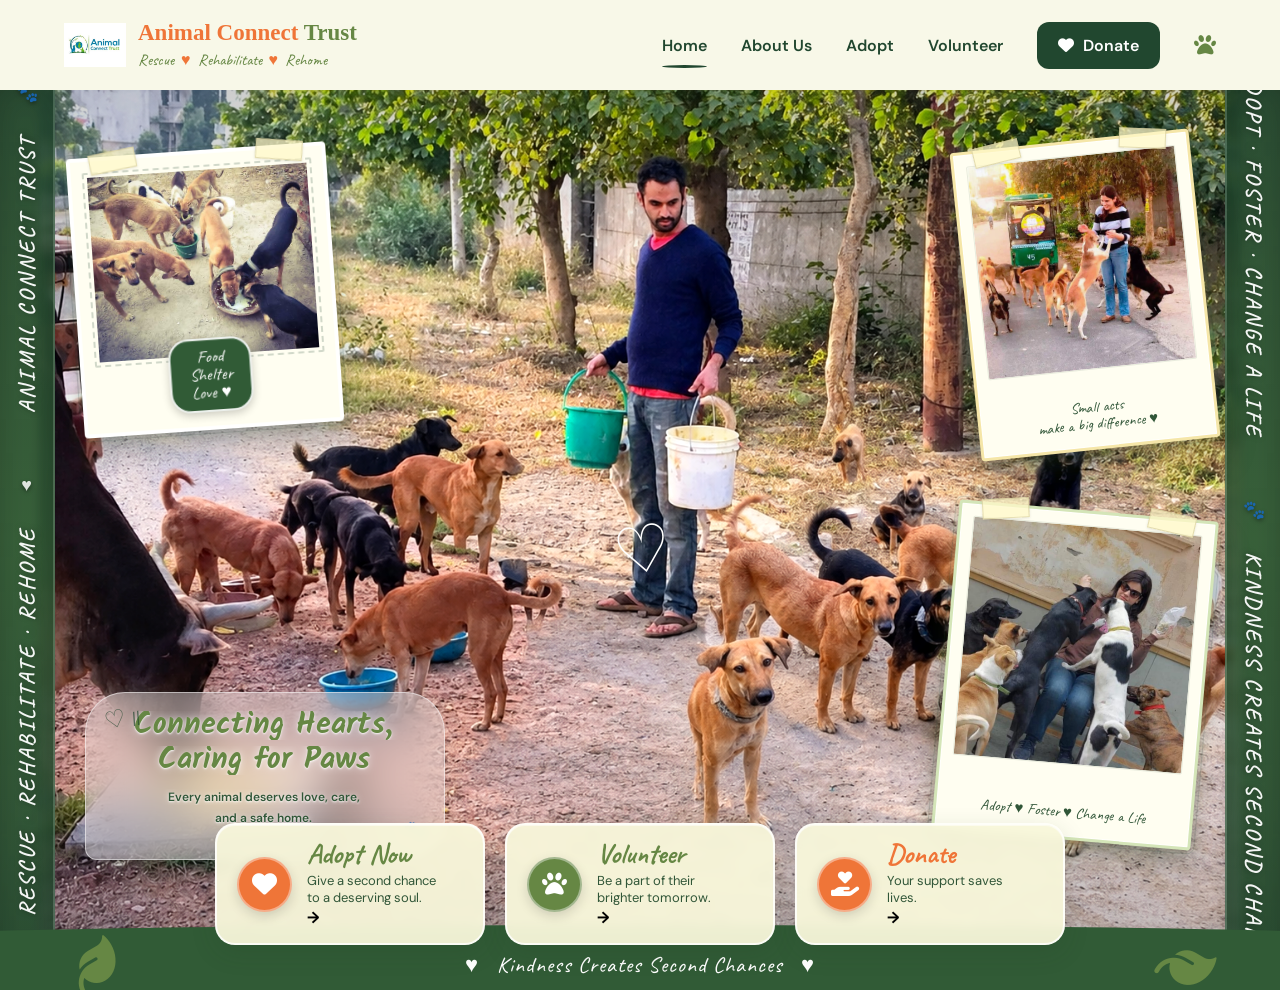
==== commit 9f87d7f1: "Update index.html" ====
--- a/index.html
+++ b/index.html
@@ -7,12 +7,15 @@
     <meta name="viewport" content="width=device-width, initial-scale=1.0">
     <title>Animal Connect Trust</title>
 
+    <!-- Google Fonts -->
     <link rel="preconnect" href="https://fonts.googleapis.com">
     <link rel="preconnect" href="https://fonts.gstatic.com" crossorigin>
     <link href="https://fonts.googleapis.com/css2?family=Caveat:wght@500;600;700&family=DM+Sans:wght@400;500;600;700&family=Kalam:wght@400;700&display=swap" rel="stylesheet">
 
+    <!-- Font Awesome -->
     <link rel="stylesheet" href="https://cdnjs.cloudflare.com/ajax/libs/font-awesome/6.5.2/css/all.min.css">
 
+    <!-- CSS -->
     <link rel="stylesheet" href="style.css">
 
 </head>
@@ -22,7 +25,9 @@
 
 <div class="page">
 
-    <!-- NAVBAR -->
+    <!-- =================================================
+         NAVBAR
+    ================================================== -->
     <header class="navbar">
 
         <div class="brand-area">
@@ -54,40 +59,48 @@
     </header>
 
 
-    <!-- HERO SECTION -->
+    <!-- =================================================
+         HERO SECTION
+    ================================================== -->
     <main class="hero">
+
+        <!-- MAIN BACKGROUND IMAGE -->
+        <div class="hero-image">
+            <img src="hero.jpeg" alt="Rescued animals">
+        </div>
 
         <!-- LIGHT EFFECT -->
         <div class="hero-overlay"></div>
 
-        <!-- MAIN HERO IMAGE (with everything inside) -->
-        <div class="hero-image">
-            <img src="hero.jpeg" alt="Rescued animals">
-
-            <!-- LEFT PHOTO -->
-            <div class="photo-card left-card">
-                <img src="food.jpeg" alt="Animals at shelter">
-                <div class="photo-label">
-                    Food<br>Shelter<br>Love ♥
-                </div>
-            </div>
-
-            <!-- RIGHT TOP PHOTO -->
-            <div class="photo-card right-top-card">
-                <img src="helping.jpeg" alt="Volunteer helping animals">
-                <p>Small acts<br>make a big difference ♥</p>
-            </div>
-
-            <!-- RIGHT BOTTOM PHOTO -->
-            <div class="photo-card right-bottom-card">
-                <img src="last.jpeg" alt="Animal adoption">
-                <p>Adopt ♥ Foster ♥ Change a Life</p>
-            </div>
-
-            <!-- CENTER HEART -->
-            <div class="center-heart">♡</div>
-
-            <!-- CLOUD TITLE -->
+
+        <!-- SIDE BORDERS -->
+        <div class="side-border left">
+            <span class="side-border-icon">🐾</span>
+            <span class="side-border-text">Animal Connect Trust</span>
+            <span class="side-border-dot"></span>
+            <span class="side-border-icon">♥</span>
+            <span class="side-border-text">Rescue · Rehabilitate · Rehome</span>
+            <span class="side-border-dot"></span>
+            <span class="side-border-icon">🐾</span>
+        </div>
+
+        <div class="side-border right">
+            <span class="side-border-icon">♥</span>
+            <span class="side-border-text">Adopt · Foster · Change a Life</span>
+            <span class="side-border-dot"></span>
+            <span class="side-border-icon">🐾</span>
+            <span class="side-border-text">Kindness Creates Second Chances</span>
+            <span class="side-border-dot"></span>
+            <span class="side-border-icon">♥</span>
+        </div>
+
+
+        <!-- =================================================
+             MOBILE WRAPPER - Cloud + 3 photos ek saath
+        ================================================== -->
+        <div class="mobile-top-block">
+
+            <!-- CLOUD (moves to top on mobile) -->
             <div class="main-title">
                 <span class="title-heart">♡</span>
                 <span class="title-lines">//</span>
@@ -106,32 +119,36 @@
                 <div class="title-underline"></div>
             </div>
 
-        </div>
-
-
-        <!-- SIDE BORDERS -->
-        <div class="side-border left">
-            <span class="side-border-icon">🐾</span>
-            <span class="side-border-text">Animal Connect Trust</span>
-            <span class="side-border-dot"></span>
-            <span class="side-border-icon">♥</span>
-            <span class="side-border-text">Rescue · Rehabilitate · Rehome</span>
-            <span class="side-border-dot"></span>
-            <span class="side-border-icon">🐾</span>
-        </div>
-
-        <div class="side-border right">
-            <span class="side-border-icon">♥</span>
-            <span class="side-border-text">Adopt · Foster · Change a Life</span>
-            <span class="side-border-dot"></span>
-            <span class="side-border-icon">🐾</span>
-            <span class="side-border-text">Kindness Creates Second Chances</span>
-            <span class="side-border-dot"></span>
-            <span class="side-border-icon">♥</span>
-        </div>
-
-
-        <!-- ACTION CARDS -->
+            <!-- 3 PHOTO CARDS -->
+            <div class="photo-row">
+
+                <div class="photo-card left-card">
+                    <img src="food.jpeg" alt="Animals at shelter">
+                    <div class="photo-label">Food<br>Shelter<br>Love ♥</div>
+                </div>
+
+                <div class="photo-card right-top-card">
+                    <img src="helping.jpeg" alt="Volunteer helping animals">
+                    <p>Small acts<br>make a big difference ♥</p>
+                </div>
+
+                <div class="photo-card right-bottom-card">
+                    <img src="last.jpeg" alt="Animal adoption">
+                    <p>Adopt ♥ Foster ♥ Change a Life</p>
+                </div>
+
+            </div>
+
+        </div>
+
+
+        <!-- CENTER DECORATION -->
+        <div class="center-heart">♡</div>
+
+
+        <!-- =================================================
+             ACTION CARDS
+        ================================================== -->
         <div class="actions">
 
             <a href="#adopt" class="action">
@@ -170,7 +187,9 @@
         </div>
 
 
-        <!-- BOTTOM BAR -->
+        <!-- =================================================
+             BOTTOM GREEN AREA
+        ================================================== -->
         <div class="bottom">
             <div class="bottom-decoration left">
                 <i class="fa-solid fa-leaf"></i>
--- a/style.css
+++ b/style.css
@@ -1,7 +1,7 @@
 /* =====================================================
    ANIMAL CONNECT TRUST
-   ONE LAYOUT - SAME ON EVERY SCREEN
-   No media queries. No mobile-specific CSS.
+   FINAL CSS
+   Desktop + Tablet + Mobile (mobile matches big screen)
 ===================================================== */
 
 :root {
@@ -23,15 +23,13 @@
     -webkit-tap-highlight-color: transparent;
 }
 
-html {
-    scroll-behavior: smooth;
-    -webkit-text-size-adjust: 100%;
-}
+html { scroll-behavior: smooth; -webkit-text-size-adjust: 100%; }
 
 body {
     margin: 0;
     background: #000;
     font-family: "DM Sans", sans-serif;
+    overflow-x: hidden;
 }
 
 a { text-decoration: none; color: inherit; }
@@ -41,11 +39,10 @@
     max-width: 1500px;
     margin: auto;
     background: var(--cream);
-}
-
-/* ============================================
-   NAVBAR
-   ============================================ */
+    overflow-x: hidden;
+}
+
+/* NAVBAR */
 .navbar {
     height: 90px;
     padding: 0 5%;
@@ -106,9 +103,7 @@
 .donate:hover { background: var(--forest-green); transform: translateY(-2px); }
 .nav-paw { color: var(--olive-green); font-size: 22px; }
 
-/* ============================================
-   HERO
-   ============================================ */
+/* HERO */
 .hero {
     position: relative;
     width: 100%;
@@ -146,9 +141,7 @@
     background: linear-gradient(to bottom, rgba(0,0,0,0.2) 0%, transparent 20%, transparent 80%, rgba(0,0,0,0.3) 100%);
 }
 
-/* ============================================
-   SIDE BORDERS
-   ============================================ */
+/* SIDE BORDERS */
 .side-border {
     position: absolute;
     z-index: 20;
@@ -165,31 +158,31 @@
     gap: 30px;
     backdrop-filter: blur(4px);
     -webkit-backdrop-filter: blur(4px);
-    box-shadow: inset 0 0 30px rgba(0,0,0,0.2), 0 0 20px rgba(0,0,0,0.15);
-}
-
-.side-border.left { left: 0; border-right: 2px solid rgba(255,255,255,0.15); }
-.side-border.right { right: 0; border-left: 2px solid rgba(255,255,255,0.15); }
+    box-shadow: inset 0 0 30px rgba(0, 0, 0, 0.2), 0 0 20px rgba(0, 0, 0, 0.15);
+}
+
+.side-border.left { left: 0; border-right: 2px solid rgba(255, 255, 255, 0.15); }
+.side-border.right { right: 0; border-left: 2px solid rgba(255, 255, 255, 0.15); }
 
 .side-border-text {
     font-family: "Caveat", cursive;
     font-size: 22px; font-weight: 700;
-    color: rgba(255,255,255,0.95);
+    color: rgba(255, 255, 255, 0.95);
     letter-spacing: 3px;
     text-transform: uppercase;
     writing-mode: vertical-rl;
     text-orientation: mixed;
     transform: rotate(180deg);
-    text-shadow: 0 2px 6px rgba(0,0,0,0.4);
+    text-shadow: 0 2px 6px rgba(0, 0, 0, 0.4);
     white-space: nowrap;
 }
 
 .side-border.right .side-border-text { transform: rotate(0deg); }
 
 .side-border-icon {
-    color: rgba(255,255,255,0.85);
+    color: rgba(255, 255, 255, 0.85);
     font-size: 18px;
-    text-shadow: 0 2px 4px rgba(0,0,0,0.4);
+    text-shadow: 0 2px 4px rgba(0, 0, 0, 0.4);
     animation: pulse-icon 3s ease-in-out infinite;
 }
 
@@ -203,29 +196,26 @@
 
 .side-border-dot {
     width: 5px; height: 5px;
-    background: rgba(255,255,255,0.5);
+    background: rgba(255, 255, 255, 0.5);
     border-radius: 50%;
 }
 
-/* ============================================
-   MAIN TITLE - CLOUD
-   ============================================ */
+/* MAIN TITLE - CLOUD */
 .main-title {
     position: absolute;
     z-index: 30;
-    bottom: 120px;
-    left: 75px;
+    bottom: 120px; left: 75px;
     width: 100%;
     min-width: 260px;
     max-width: 340px;
     padding: 18px 22px;
     text-align: center;
-    background: rgba(255,255,255,0.35);
+    background: rgba(255, 255, 255, 0.35);
     border-radius: 40px 40px 40px 12px;
-    box-shadow: 0 10px 30px rgba(33,71,47,0.12);
+    box-shadow: 0 10px 30px rgba(33, 71, 47, 0.12);
     backdrop-filter: blur(20px);
     -webkit-backdrop-filter: blur(20px);
-    border: 1px solid rgba(255,255,255,0.5);
+    border: 1px solid rgba(255, 255, 255, 0.5);
 }
 
 .main-title h2 {
@@ -234,17 +224,15 @@
     font-size: clamp(22px, 2.5vw, 30px);
     line-height: 0.95; font-weight: 700;
     color: var(--dark-green);
-    text-shadow: 0 1px 2px rgba(255,255,255,0.9), 0 0 8px rgba(255,255,255,0.7);
+    text-shadow: 0 1px 2px rgba(255, 255, 255, 0.9), 0 0 8px rgba(255, 255, 255, 0.7);
 }
 .main-title h2 span { color: var(--olive-green); }
 
 .main-title p {
     margin-top: 8px;
     color: var(--text-green);
-    font-size: 12px;
-    line-height: 1.35;
-    font-weight: 600;
-    text-shadow: 0 1px 2px rgba(255,255,255,0.9), 0 0 6px rgba(255,255,255,0.7);
+    font-size: 12px; line-height: 1.35; font-weight: 600;
+    text-shadow: 0 1px 2px rgba(255, 255, 255, 0.9), 0 0 6px rgba(255, 255, 255, 0.7);
 }
 
 .title-heart, .title-lines, .title-paw {
@@ -262,9 +250,7 @@
     transform: rotate(-2deg); opacity: 0.8;
 }
 
-/* ============================================
-   TYPEWRITER
-   ============================================ */
+/* TYPEWRITER */
 .typewriter,
 .typewriter-2,
 .typewriter-3,
@@ -288,9 +274,7 @@
     50% { border-color: var(--olive-green); }
 }
 
-/* ============================================
-   PHOTO CARDS
-   ============================================ */
+/* PHOTO CARDS */
 .photo-card {
     position: absolute;
     z-index: 25;
@@ -298,13 +282,14 @@
     padding: 12px 12px 55px 12px;
     border-radius: 4px;
     border: 3px solid #ffffff;
-    outline: 1px solid rgba(33,71,47,0.15);
+    outline: 1px solid rgba(33, 71, 47, 0.15);
     outline-offset: 3px;
     box-shadow:
-        0 4px 8px rgba(38,60,31,0.15),
-        0 10px 25px rgba(38,60,31,0.25),
-        0 20px 40px rgba(38,60,31,0.15),
-        inset 0 0 0 1px rgba(255,255,255,0.8);
+        0 4px 8px rgba(38, 60, 31, 0.15),
+        0 10px 25px rgba(38, 60, 31, 0.25),
+        0 20px 40px rgba(38, 60, 31, 0.15),
+        inset 0 0 0 1px rgba(255, 255, 255, 0.8);
+    max-width: calc(100% - 20px);
 }
 
 .photo-card::before,
@@ -312,8 +297,8 @@
     content: "";
     position: absolute;
     width: 45px; height: 18px;
-    background: rgba(255,249,200,0.75);
-    border: 1px solid rgba(200,190,140,0.5);
+    background: rgba(255, 249, 200, 0.75);
+    border: 1px solid rgba(200, 190, 140, 0.5);
     box-shadow: 0 1px 3px rgba(0,0,0,0.1);
     z-index: 5;
 }
@@ -324,7 +309,7 @@
     display: block; width: 100%;
     object-fit: cover;
     border-radius: 2px;
-    border: 1px solid rgba(33,71,47,0.1);
+    border: 1px solid rgba(33, 71, 47, 0.1);
 }
 
 .photo-label {
@@ -335,80 +320,64 @@
     background: var(--forest-green);
     color: white; border-radius: 20px;
     font-family: "Caveat", cursive;
-    font-size: 17px;
-    line-height: 1.05;
-    box-shadow: 0 3px 8px rgba(0,0,0,0.2);
-    border: 2px solid rgba(255,255,255,0.9);
+    font-size: 17px; line-height: 1.05;
+    box-shadow: 0 3px 8px rgba(0,0,0,0.2), inset 0 1px 0 rgba(255,255,255,0.2);
+    border: 2px solid rgba(255, 255, 255, 0.9);
     text-align: center;
     white-space: nowrap;
 }
 
-/* CARD POSITIONS - PERCENTAGE BASED SO THEY WORK ON ALL SCREENS */
+/* DESKTOP CARD POSITIONS */
 .left-card {
-    width: 18%;
-    min-width: 120px;
-    max-width: 260px;
-    aspect-ratio: 260 / 280;
-    left: 5%;
-    top: 8%;
+    width: 260px; height: 280px;
+    left: 75px; top: 60px;
     transform: rotate(-4deg);
     animation: float-left 4s ease-in-out infinite;
 }
 .left-card img {
-    height: 70%;
-    border: 2px dashed rgba(33,71,47,0.2);
+    height: 195px;
+    border: 2px dashed rgba(33, 71, 47, 0.2);
     padding: 3px;
     background: #fffef1;
 }
 
 .right-top-card {
-    width: 16%;
-    min-width: 110px;
-    max-width: 240px;
-    aspect-ratio: 240 / 310;
-    right: 5%;
-    top: 7%;
+    width: 240px; height: 310px;
+    right: 75px; top: 50px;
     transform: rotate(-6deg);
     animation: float-right-top 5s ease-in-out infinite;
     border-color: #f5e6a8;
 }
-.right-top-card img { height: 70%; }
+.right-top-card img { height: 215px; }
 .right-top-card p {
     position: absolute;
-    bottom: 4%;
-    left: 0; right: 0;
+    bottom: 14px; left: 0; right: 0;
     text-align: center;
     font-family: "Caveat", cursive;
     color: var(--text-green);
-    font-size: clamp(10px, 1.2vw, 15px);
-    line-height: 1.1;
+    font-size: 15px; line-height: 1.1;
     padding: 0 8px;
 }
 
 .right-bottom-card {
-    width: 18%;
-    min-width: 120px;
-    max-width: 260px;
-    aspect-ratio: 260 / 330;
-    right: 5%;
-    bottom: 20%;
+    width: 260px; height: 330px;
+    right: 75px; bottom: 150px;
     transform: rotate(5deg);
     animation: float-right-bottom 4.5s ease-in-out infinite;
     border-color: #d4e5b8;
 }
-.right-bottom-card img { height: 72%; }
+.right-bottom-card img { height: 240px; }
 .right-bottom-card p {
     position: absolute;
-    bottom: 4%;
-    left: 0; right: 0;
+    bottom: 15px; left: 0; right: 0;
     text-align: center;
     font-family: "Caveat", cursive;
     color: var(--text-green);
-    font-size: clamp(10px, 1.2vw, 15px);
+    font-size: 15px;
     padding: 0 8px;
 }
 
-/* FLOATING ANIMATIONS */
+/* FLOATING KEYFRAMES */
 @keyframes float-left {
     0%, 100% { transform: rotate(-4deg) translateY(0); }
     50% { transform: rotate(-4deg) translateY(-12px); }
@@ -423,118 +392,331 @@
 }
 
 .center-heart {
-    position: absolute;
-    z-index: 15;
-    left: 48%;
-    top: 60%;
-    color: white;
-    font-family: "Caveat", cursive;
-    font-size: clamp(30px, 5vw, 65px);
-    transform: rotate(-10deg);
+    position: absolute; z-index: 15; left: 48%; top: 420px;
+    color: white; font-family: "Caveat", cursive;
+    font-size: 65px; transform: rotate(-10deg);
     text-shadow: 0 2px 8px rgba(0,0,0,0.4);
 }
 
-/* ============================================
-   ACTION BUTTONS - 3 IN A ROW
-   ============================================ */
+/* ACTION BUTTONS */
 .actions {
-    position: absolute;
-    z-index: 40;
-    left: 50%;
-    transform: translateX(-50%);
-    bottom: 6%;
-    width: 75%;
-    max-width: 850px;
-    display: grid;
-    grid-template-columns: repeat(3, 1fr);
-    gap: 2%;
+    position: absolute; z-index: 40;
+    left: 50%; transform: translateX(-50%);
+    bottom: 45px; width: 75%; max-width: 850px;
+    display: grid; grid-template-columns: repeat(3, 1fr); gap: 20px;
 }
 
 .action {
-    min-height: 80px;
-    padding: 12px 14px;
-    background: rgba(248,247,219,0.95);
+    min-height: 110px; padding: 15px 20px;
+    background: rgba(248, 247, 219, 0.95);
     border-radius: 20px;
-    display: flex;
-    align-items: center;
-    gap: 10px;
-    box-shadow: 0 8px 25px rgba(36,61,33,0.15);
+    display: flex; align-items: center; gap: 15px;
+    box-shadow: 0 8px 25px rgba(36, 61, 33, 0.15), inset 0 1px 0 rgba(255,255,255,0.5);
+    transition: 0.3s ease;
     backdrop-filter: blur(5px);
-    border: 2px solid rgba(255,255,255,0.8);
-}
+    border: 2px solid rgba(255, 255, 255, 0.8);
+}
+.action:hover { transform: translateY(-6px); box-shadow: 0 12px 35px rgba(36, 61, 33, 0.25); }
 
 .action-icon {
-    width: 42px;
-    min-width: 42px;
-    height: 42px;
+    width: 55px; min-width: 55px; height: 55px;
     border-radius: 50%;
-    display: flex;
-    justify-content: center;
-    align-items: center;
-    color: white;
-    font-size: 18px;
-    border: 2px solid rgba(255,255,255,0.4);
+    display: flex; justify-content: center; align-items: center;
+    color: white; font-size: 25px;
+    border: 2px solid rgba(255, 255, 255, 0.4);
+    box-shadow: 0 4px 12px rgba(0,0,0,0.15);
 }
 .action-icon.orange { background: var(--orange); }
 .action-icon.green { background: var(--olive-green); }
 
-.action-text h3 {
-    font-family: "Caveat", cursive;
-    font-size: clamp(16px, 1.8vw, 28px);
-    line-height: 1;
-    color: var(--olive-green);
-}
+.action-text h3 { font-family: "Caveat", cursive; font-size: 28px; line-height: 1; color: var(--olive-green); }
 .action:nth-child(3) h3 { color: var(--orange); }
-.action-text p {
-    color: var(--text-green);
-    font-size: clamp(9px, 0.9vw, 13px);
-    line-height: 1.3;
-    margin-top: 4px;
-}
-
-/* ============================================
-   BOTTOM BAR
-   ============================================ */
+.action-text p { color: var(--text-green); font-size: 13px; line-height: 1.3; margin-top: 5px; }
+
+/* BOTTOM BAR */
 .bottom {
-    position: absolute;
-    z-index: 35;
-    bottom: 0;
-    left: 0;
-    width: 100%;
-    height: 6%;
-    min-height: 40px;
-    max-height: 60px;
+    position: absolute; z-index: 35;
+    bottom: 0; left: 0; width: 100%; height: 50px;
     background: var(--forest-green);
-    display: flex;
-    justify-content: center;
-    align-items: center;
+    display: flex; justify-content: center; align-items: center;
 }
 
 .bottom::before {
-    content: "";
-    position: absolute;
-    top: -15px;
-    left: -5%;
-    width: 110%;
-    height: 20px;
+    content: ""; position: absolute; top: -15px; left: -5%;
+    width: 110%; height: 20px;
     background: var(--forest-green);
     border-radius: 50% 50% 0 0;
 }
 
 .bottom p {
-    position: relative;
-    z-index: 5;
-    color: white;
-    font-family: "Caveat", cursive;
-    font-size: clamp(14px, 1.5vw, 22px);
-    letter-spacing: 1px;
-}
-
-.bottom-decoration {
-    position: absolute;
-    z-index: 5;
-    color: var(--olive-green);
-    font-size: clamp(28px, 3.5vw, 50px);
-}
-.bottom-decoration.left { left: 5%; bottom: -10px; transform: rotate(-30deg); }
-.bottom-decoration.right { right: 5%; bottom: -10px; transform: rotate(30deg); }
+    position: relative; z-index: 5; color: white;
+    font-family: "Caveat", cursive; font-size: 22px; letter-spacing: 1px;
+}
+
+.bottom-decoration { position: absolute; z-index: 5; color: var(--olive-green); font-size: 50px; }
+.bottom-decoration.left { left: 70px; bottom: -10px; transform: rotate(-30deg); }
+.bottom-decoration.right { right: 70px; bottom: -10px; transform: rotate(30deg); }
+
+/* LARGE DESKTOP */
+@media (min-width: 1201px) {
+    .main-title { bottom: 130px; left: 85px; max-width: 360px; }
+}
+
+/* TABLET */
+@media (min-width: 901px) and (max-width: 1200px) {
+    .navbar { padding: 0 3%; }
+    nav { gap: 18px; }
+    nav a { font-size: 14px; }
+    .hero { height: 100vh; min-height: 700px; }
+
+    .side-border { width: 45px; }
+    .side-border-text { font-size: 18px; letter-spacing: 2px; }
+    .side-border-icon { font-size: 15px; }
+
+    .main-title { bottom: 110px; left: 60px; max-width: 320px; padding: 15px 18px; }
+    .main-title h2 { font-size: 26px; }
+    .main-title p { font-size: 11px; }
+
+    .left-card { width: 200px; height: 220px; left: 60px; top: 50px; padding: 10px 10px 45px 10px; }
+    .left-card img { height: 155px; }
+    .right-top-card { width: 190px; height: 250px; right: 60px; top: 40px; padding: 10px 10px 45px 10px; }
+    .right-top-card img { height: 175px; }
+    .right-bottom-card { width: 200px; height: 270px; right: 60px; bottom: 130px; padding: 10px 10px 45px 10px; }
+    .right-bottom-card img { height: 190px; }
+
+    .actions { width: 80%; bottom: 40px; }
+    .photo-label { font-size: 15px; padding: 7px 14px; }
+    .right-top-card p, .right-bottom-card p { font-size: 14px; }
+}
+
+/* SMALL DESKTOP */
+@media (min-width: 701px) and (max-width: 900px) {
+    .hero { height: 100vh; min-height: 700px; }
+
+    .side-border { width: 40px; }
+    .side-border-text { font-size: 15px; letter-spacing: 1px; }
+    .side-border-icon { font-size: 13px; }
+
+    .main-title { bottom: 100px; left: 50px; max-width: 300px; padding: 14px 18px; }
+    .main-title h2 { font-size: 24px; }
+    .main-title p { font-size: 11px; }
+
+    .left-card { width: 170px; height: 190px; left: 50px; top: 40px; padding: 8px 8px 40px 8px; }
+    .left-card img { height: 130px; }
+    .right-top-card { width: 160px; height: 210px; right: 50px; top: 35px; padding: 8px 8px 40px 8px; }
+    .right-top-card img { height: 145px; }
+    .right-bottom-card { width: 170px; height: 230px; right: 50px; bottom: 100px; padding: 8px 8px 40px 8px; }
+    .right-bottom-card img { height: 160px; }
+
+    .actions { width: 85%; bottom: 35px; gap: 12px; }
+    .action { padding: 12px; min-height: 95px; }
+    .action-text h3 { font-size: 22px; }
+    .photo-label { font-size: 13px; padding: 6px 12px; }
+    .right-top-card p, .right-bottom-card p { font-size: 12px; }
+}
+
+/* =====================================================
+   MOBILE (700px AND BELOW)
+   Same layout as big screen, just scaled down
+===================================================== */
+@media (max-width: 700px) {
+
+    /* Keep side borders but slimmer */
+    .side-border {
+        width: 26px;
+        gap: 14px;
+    }
+    .side-border-text { font-size: 11px; letter-spacing: 1px; }
+    .side-border-icon { font-size: 11px; }
+    .side-border-dot { width: 3px; height: 3px; }
+
+    /* Navbar stacked */
+    .navbar {
+        height: auto; padding: 12px 15px;
+        flex-direction: column; gap: 10px;
+    }
+    .brand-area { width: 100%; justify-content: center; }
+    .brand-logo { width: 50px; height: 50px; }
+    .brand-text h1 { font-size: 18px; }
+    .brand-text p { font-size: 14px; }
+    nav { flex-wrap: wrap; justify-content: center; gap: 12px; width: 100%; }
+    nav a { font-size: 13px; padding: 4px 0; }
+    nav .active::after { bottom: -6px; }
+    .donate { padding: 8px 16px; font-size: 13px; border-radius: 10px; }
+    .nav-paw { font-size: 18px; }
+
+    /* HERO keeps full-screen layout like desktop */
+    .hero {
+        height: 100vh;
+        height: 100dvh;
+        min-height: 620px;
+        overflow: hidden;
+        background: var(--blend-bg);
+    }
+
+    /* CLOUD — top-left, smaller */
+    .main-title {
+        position: absolute;
+        z-index: 30;
+        bottom: auto;
+        top: 14px;
+        left: 34px;
+        width: calc(100% - 68px);
+        max-width: 260px;
+        min-width: auto;
+        padding: 12px 14px;
+        border-radius: 26px 26px 26px 8px;
+        background: rgba(255, 255, 255, 0.55);
+        backdrop-filter: blur(14px);
+        -webkit-backdrop-filter: blur(14px);
+        box-shadow: 0 8px 20px rgba(33, 71, 47, 0.2);
+    }
+    .main-title h2 { font-size: 18px; line-height: 1; }
+    .main-title p { font-size: 10px; margin-top: 4px; }
+    .title-heart { top: 6px; left: 10px; font-size: 16px; }
+    .title-lines { top: 8px; left: 28px; font-size: 11px; }
+    .title-paw { right: 10px; bottom: 8px; font-size: 12px; }
+    .title-underline { width: 60px; margin-top: 5px; }
+
+    /* FLOATING PHOTO CARDS — smaller versions of desktop positions */
+    .photo-card {
+        padding: 5px 5px 24px 5px;
+        border-width: 2px;
+        outline-offset: 2px;
+    }
+
+    .left-card {
+        width: 100px;
+        height: 110px;
+        left: 32px;
+        top: 130px;
+        transform: rotate(-4deg);
+        animation: float-left 4s ease-in-out infinite;
+    }
+    .left-card img {
+        height: 78px;
+        padding: 1px;
+        border-width: 1px;
+    }
+
+    .right-top-card {
+        width: 95px;
+        height: 120px;
+        right: 32px;
+        top: 120px;
+        transform: rotate(-6deg);
+        animation: float-right-top 5s ease-in-out infinite;
+    }
+    .right-top-card img { height: 82px; }
+
+    .right-bottom-card {
+        width: 100px;
+        height: 125px;
+        right: 32px;
+        bottom: 200px;
+        top: auto;
+        transform: rotate(5deg);
+        animation: float-right-bottom 4.5s ease-in-out infinite;
+    }
+    .right-bottom-card img { height: 88px; }
+
+    /* Photo labels */
+    .photo-label {
+        font-size: 9px;
+        padding: 3px 8px;
+        bottom: 6px;
+        border-width: 1px;
+    }
+    .right-top-card p,
+    .right-bottom-card p {
+        font-size: 9px;
+        bottom: 6px;
+        padding: 0 4px;
+        line-height: 1;
+    }
+
+    /* Center heart */
+    .center-heart {
+        font-size: 34px;
+        top: 56%;
+        left: 47%;
+    }
+
+    /* ACTIONS — 3 in a row like desktop, small */
+    .actions {
+        position: absolute;
+        left: 50%;
+        transform: translateX(-50%);
+        bottom: 62px;
+        width: calc(100% - 68px);
+        max-width: 520px;
+        gap: 6px;
+    }
+
+    .action {
+        min-height: 62px;
+        padding: 6px 8px;
+        gap: 6px;
+        border-radius: 12px;
+        flex-direction: column;
+        justify-content: center;
+        text-align: center;
+    }
+    .action-icon {
+        width: 28px;
+        min-width: 28px;
+        height: 28px;
+        font-size: 13px;
+        border-width: 1px;
+    }
+    .action-text h3 { font-size: 14px; }
+    .action-text p { font-size: 9px; line-height: 1.15; margin-top: 2px; }
+
+    /* BOTTOM BAR stays */
+    .bottom { height: 42px; }
+    .bottom p { font-size: 15px; letter-spacing: 0.5px; }
+    .bottom-decoration { font-size: 30px; }
+    .bottom-decoration.left { left: 30px; }
+    .bottom-decoration.right { right: 30px; }
+
+    /* Hero image already fills via .hero-image absolute */
+    .hero-image img {
+        object-fit: contain;
+        object-position: center center;
+    }
+}
+
+/* VERY SMALL PHONE */
+@media (max-width: 400px) {
+
+    .side-border { width: 22px; gap: 10px; }
+    .side-border-text { font-size: 9px; letter-spacing: 0.5px; }
+    .side-border-icon { font-size: 10px; }
+
+    .main-title {
+        left: 28px;
+        width: calc(100% - 56px);
+        max-width: 220px;
+        padding: 10px 12px;
+    }
+    .main-title h2 { font-size: 16px; }
+    .main-title p { font-size: 9px; }
+
+    .left-card { width: 82px; height: 92px; left: 28px; top: 120px; }
+    .left-card img { height: 62px; }
+
+    .right-top-card { width: 78px; height: 100px; right: 28px; top: 110px; }
+    .right-top-card img { height: 66px; }
+
+    .right-bottom-card { width: 82px; height: 105px; right: 28px; bottom: 180px; }
+    .right-bottom-card img { height: 72px; }
+
+    .photo-label { font-size: 8px; padding: 2px 6px; }
+    .right-top-card p, .right-bottom-card p { font-size: 8px; }
+
+    .actions { width: calc(100% - 56px); gap: 5px; bottom: 56px; }
+    .action { padding: 5px 6px; min-height: 56px; }
+    .action-icon { width: 24px; min-width: 24px; height: 24px; font-size: 11px; }
+    .action-text h3 { font-size: 12px; }
+    .action-text p { font-size: 8px; }
+}
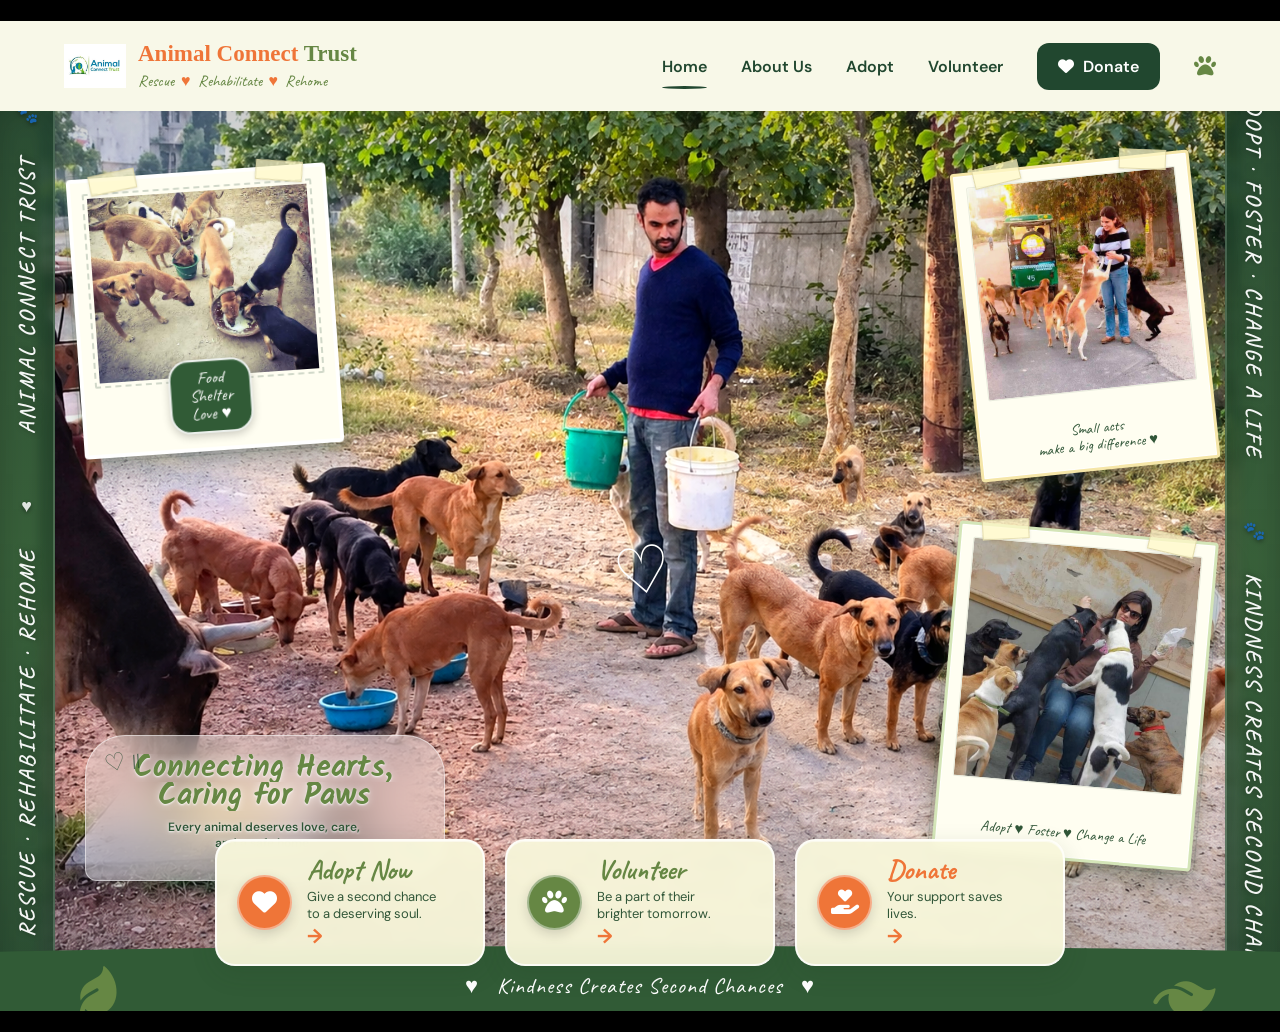
==== commit 853811ca: "Update index.html" ====
--- a/index.html
+++ b/index.html
@@ -1,203 +1,370 @@
+```html
 <!DOCTYPE html>
 <html lang="en">
 
 <head>
-
     <meta charset="UTF-8">
     <meta name="viewport" content="width=device-width, initial-scale=1.0">
+
     <title>Animal Connect Trust</title>
 
-    <!-- Google Fonts -->
     <link rel="preconnect" href="https://fonts.googleapis.com">
     <link rel="preconnect" href="https://fonts.gstatic.com" crossorigin>
-    <link href="https://fonts.googleapis.com/css2?family=Caveat:wght@500;600;700&family=DM+Sans:wght@400;500;600;700&family=Kalam:wght@400;700&display=swap" rel="stylesheet">
-
-    <!-- Font Awesome -->
-    <link rel="stylesheet" href="https://cdnjs.cloudflare.com/ajax/libs/font-awesome/6.5.2/css/all.min.css">
-
-    <!-- CSS -->
+
+    <link href="https://fonts.googleapis.com/css2?family=Caveat:wght@500;600;700&family=DM+Sans:wght@400;500;600;700&family=Kalam:wght@400;700&display=swap"
+        rel="stylesheet">
+
+    <link rel="stylesheet"
+        href="https://cdnjs.cloudflare.com/ajax/libs/font-awesome/6.5.2/css/all.min.css">
+
     <link rel="stylesheet" href="style.css">
-
 </head>
 
-
 <body>
 
 <div class="page">
 
-    <!-- =================================================
+    <!-- ==================================================
          NAVBAR
-    ================================================== -->
+    =================================================== -->
+
     <header class="navbar">
 
         <div class="brand-area">
+
             <div class="brand-logo">
                 <img src="logo.jpeg" alt="Animal Connect Trust logo">
             </div>
+
             <div class="brand-text">
+
                 <h1>
                     <span>Animal Connect</span>
                     <b>Trust</b>
                 </h1>
-                <p>
-                    Rescue <span>♥</span> Rehabilitate <span>♥</span> Rehome
-                </p>
-            </div>
+
+                <p>
+                    Rescue <span>♥</span>
+                    Rehabilitate <span>♥</span>
+                    Rehome
+                </p>
+
+            </div>
+
         </div>
 
+
         <nav>
+
             <a href="#" class="active">Home</a>
+
             <a href="#about">About Us</a>
+
             <a href="#adopt">Adopt</a>
+
             <a href="#volunteer">Volunteer</a>
+
             <a href="#donate" class="donate">
-                <i class="fa-solid fa-heart"></i> Donate
+                <i class="fa-solid fa-heart"></i>
+                Donate
             </a>
+
             <i class="fa-solid fa-paw nav-paw"></i>
+
         </nav>
 
     </header>
 
 
-    <!-- =================================================
-         HERO SECTION
-    ================================================== -->
+    <!-- ==================================================
+         HERO
+    =================================================== -->
+
     <main class="hero">
 
-        <!-- MAIN BACKGROUND IMAGE -->
+        <!-- Background -->
         <div class="hero-image">
+
             <img src="hero.jpeg" alt="Rescued animals">
+
         </div>
 
-        <!-- LIGHT EFFECT -->
+
         <div class="hero-overlay"></div>
 
 
-        <!-- SIDE BORDERS -->
-        <div class="side-border left">
-            <span class="side-border-icon">🐾</span>
-            <span class="side-border-text">Animal Connect Trust</span>
-            <span class="side-border-dot"></span>
-            <span class="side-border-icon">♥</span>
-            <span class="side-border-text">Rescue · Rehabilitate · Rehome</span>
-            <span class="side-border-dot"></span>
-            <span class="side-border-icon">🐾</span>
-        </div>
-
-        <div class="side-border right">
-            <span class="side-border-icon">♥</span>
-            <span class="side-border-text">Adopt · Foster · Change a Life</span>
-            <span class="side-border-dot"></span>
-            <span class="side-border-icon">🐾</span>
-            <span class="side-border-text">Kindness Creates Second Chances</span>
-            <span class="side-border-dot"></span>
-            <span class="side-border-icon">♥</span>
-        </div>
-
-
-        <!-- =================================================
-             MOBILE WRAPPER - Cloud + 3 photos ek saath
-        ================================================== -->
-        <div class="mobile-top-block">
-
-            <!-- CLOUD (moves to top on mobile) -->
+        <!-- ==================================================
+             EVERYTHING INSIDE THIS WRAPPER IS ONE CANVAS
+        =================================================== -->
+
+        <div class="hero-canvas">
+
+
+            <!-- ==================================================
+                 LEFT SIDE BORDER
+            =================================================== -->
+
+            <div class="side-border left">
+
+                <span class="side-border-icon">🐾</span>
+
+                <span class="side-border-text">
+                    Animal Connect Trust
+                </span>
+
+                <span class="side-border-dot"></span>
+
+                <span class="side-border-icon">♥</span>
+
+                <span class="side-border-text">
+                    Rescue · Rehabilitate · Rehome
+                </span>
+
+                <span class="side-border-dot"></span>
+
+                <span class="side-border-icon">🐾</span>
+
+            </div>
+
+
+            <!-- ==================================================
+                 RIGHT SIDE BORDER
+            =================================================== -->
+
+            <div class="side-border right">
+
+                <span class="side-border-icon">♥</span>
+
+                <span class="side-border-text">
+                    Adopt · Foster · Change a Life
+                </span>
+
+                <span class="side-border-dot"></span>
+
+                <span class="side-border-icon">🐾</span>
+
+                <span class="side-border-text">
+                    Kindness Creates Second Chances
+                </span>
+
+                <span class="side-border-dot"></span>
+
+                <span class="side-border-icon">♥</span>
+
+            </div>
+
+
+            <!-- ==================================================
+                 MAIN TITLE
+            =================================================== -->
+
             <div class="main-title">
+
                 <span class="title-heart">♡</span>
+
                 <span class="title-lines">//</span>
+
                 <span class="title-paw">🐾</span>
 
                 <h2>
-                    <span class="typewriter">Connecting Hearts,</span><br>
-                    <span class="typewriter-2">Caring for Paws</span>
+
+                    <span class="typewriter">
+                        Connecting Hearts,
+                    </span>
+
+                    <br>
+
+                    <span class="typewriter-2">
+                        Caring for Paws
+                    </span>
+
                 </h2>
 
                 <p>
-                    <span class="typewriter-3">Every animal deserves love, care,</span><br>
-                    <span class="typewriter-4">and a safe home.</span>
+
+                    <span class="typewriter-3">
+                        Every animal deserves love, care,
+                    </span>
+
+                    <br>
+
+                    <span class="typewriter-4">
+                        and a safe home.
+                    </span>
+
                 </p>
 
                 <div class="title-underline"></div>
-            </div>
-
-            <!-- 3 PHOTO CARDS -->
-            <div class="photo-row">
-
-                <div class="photo-card left-card">
-                    <img src="food.jpeg" alt="Animals at shelter">
-                    <div class="photo-label">Food<br>Shelter<br>Love ♥</div>
+
+            </div>
+
+
+            <!-- ==================================================
+                 LEFT PHOTO
+            =================================================== -->
+
+            <div class="photo-card left-card">
+
+                <img src="food.jpeg" alt="Animals at shelter">
+
+                <div class="photo-label">
+                    Food<br>
+                    Shelter<br>
+                    Love ♥
                 </div>
 
-                <div class="photo-card right-top-card">
-                    <img src="helping.jpeg" alt="Volunteer helping animals">
-                    <p>Small acts<br>make a big difference ♥</p>
+            </div>
+
+
+            <!-- ==================================================
+                 RIGHT TOP PHOTO
+            =================================================== -->
+
+            <div class="photo-card right-top-card">
+
+                <img src="helping.jpeg" alt="Volunteer helping animals">
+
+                <p>
+                    Small acts<br>
+                    make a big difference ♥
+                </p>
+
+            </div>
+
+
+            <!-- ==================================================
+                 RIGHT BOTTOM PHOTO
+            =================================================== -->
+
+            <div class="photo-card right-bottom-card">
+
+                <img src="last.jpeg" alt="Animal adoption">
+
+                <p>
+                    Adopt ♥ Foster ♥ Change a Life
+                </p>
+
+            </div>
+
+
+            <!-- ==================================================
+                 CENTER HEART
+            =================================================== -->
+
+            <div class="center-heart">
+                ♡
+            </div>
+
+
+            <!-- ==================================================
+                 ACTION BUTTONS
+            =================================================== -->
+
+            <div class="actions">
+
+
+                <a href="#adopt" class="action">
+
+                    <div class="action-icon orange">
+                        <i class="fa-solid fa-heart"></i>
+                    </div>
+
+                    <div class="action-text">
+
+                        <h3>
+                            Adopt Now
+                        </h3>
+
+                        <p>
+                            Give a second chance<br>
+                            to a deserving soul.
+                        </p>
+
+                        <strong>
+                            →
+                        </strong>
+
+                    </div>
+
+                </a>
+
+
+                <a href="#volunteer" class="action">
+
+                    <div class="action-icon green">
+                        <i class="fa-solid fa-paw"></i>
+                    </div>
+
+                    <div class="action-text">
+
+                        <h3>
+                            Volunteer
+                        </h3>
+
+                        <p>
+                            Be a part of their<br>
+                            brighter tomorrow.
+                        </p>
+
+                        <strong>
+                            →
+                        </strong>
+
+                    </div>
+
+                </a>
+
+
+                <a href="#donate" class="action">
+
+                    <div class="action-icon orange">
+                        <i class="fa-solid fa-hand-holding-heart"></i>
+                    </div>
+
+                    <div class="action-text">
+
+                        <h3>
+                            Donate
+                        </h3>
+
+                        <p>
+                            Your support saves<br>
+                            lives.
+                        </p>
+
+                        <strong>
+                            →
+                        </strong>
+
+                    </div>
+
+                </a>
+
+            </div>
+
+
+            <!-- ==================================================
+                 BOTTOM BAR
+            =================================================== -->
+
+            <div class="bottom">
+
+                <div class="bottom-decoration left">
+                    <i class="fa-solid fa-leaf"></i>
                 </div>
 
-                <div class="photo-card right-bottom-card">
-                    <img src="last.jpeg" alt="Animal adoption">
-                    <p>Adopt ♥ Foster ♥ Change a Life</p>
+                <div class="bottom-decoration right">
+                    <i class="fa-solid fa-leaf"></i>
                 </div>
 
-            </div>
-
-        </div>
-
-
-        <!-- CENTER DECORATION -->
-        <div class="center-heart">♡</div>
-
-
-        <!-- =================================================
-             ACTION CARDS
-        ================================================== -->
-        <div class="actions">
-
-            <a href="#adopt" class="action">
-                <div class="action-icon orange">
-                    <i class="fa-solid fa-heart"></i>
-                </div>
-                <div class="action-text">
-                    <h3>Adopt Now</h3>
-                    <p>Give a second chance<br>to a deserving soul.</p>
-                    <strong>→</strong>
-                </div>
-            </a>
-
-            <a href="#volunteer" class="action">
-                <div class="action-icon green">
-                    <i class="fa-solid fa-paw"></i>
-                </div>
-                <div class="action-text">
-                    <h3>Volunteer</h3>
-                    <p>Be a part of their<br>brighter tomorrow.</p>
-                    <strong>→</strong>
-                </div>
-            </a>
-
-            <a href="#donate" class="action">
-                <div class="action-icon orange">
-                    <i class="fa-solid fa-hand-holding-heart"></i>
-                </div>
-                <div class="action-text">
-                    <h3>Donate</h3>
-                    <p>Your support saves<br>lives.</p>
-                    <strong>→</strong>
-                </div>
-            </a>
-
-        </div>
-
-
-        <!-- =================================================
-             BOTTOM GREEN AREA
-        ================================================== -->
-        <div class="bottom">
-            <div class="bottom-decoration left">
-                <i class="fa-solid fa-leaf"></i>
-            </div>
-            <div class="bottom-decoration right">
-                <i class="fa-solid fa-leaf"></i>
-            </div>
-            <p>♥ &nbsp; Kindness Creates Second Chances &nbsp; ♥</p>
+                <p>
+                    ♥ &nbsp;
+                    Kindness Creates Second Chances
+                    &nbsp; ♥
+                </p>
+
+            </div>
+
         </div>
 
     </main>
@@ -206,3 +373,4 @@
 
 </body>
 </html>
+```
--- a/style.css
+++ b/style.css
@@ -1,722 +1,2743 @@
 /* =====================================================
    ANIMAL CONNECT TRUST
    FINAL CSS
-   Desktop + Tablet + Mobile (mobile matches big screen)
+
+   DESKTOP AND MOBILE USE THE SAME COMPOSITION.
+   MOBILE ONLY SCALES THE ELEMENTS DOWN.
+
+   NO:
+   - mobile stacking
+   - mobile photo row
+   - cloud at top
+   - hero image below content
+   - hidden side borders
 ===================================================== */
 
+
+/* =====================================================
+   ROOT
+===================================================== */
+
 :root {
+
     --dark-green: #21472f;
     --forest-green: #315b36;
     --olive-green: #668744;
     --light-olive: #78964d;
+
     --orange: #ef7538;
+
     --cream: #f8f8e8;
     --paper: #fffef1;
+
     --text-green: #315638;
+
     --blend-bg: #7a8a5e;
 }
+
+
+/* =====================================================
+   RESET
+===================================================== */
 
 * {
     margin: 0;
     padding: 0;
     box-sizing: border-box;
+
     -webkit-tap-highlight-color: transparent;
 }
 
-html { scroll-behavior: smooth; -webkit-text-size-adjust: 100%; }
+
+html {
+    scroll-behavior: smooth;
+    -webkit-text-size-adjust: 100%;
+}
+
 
 body {
+
     margin: 0;
+
     background: #000;
+
     font-family: "DM Sans", sans-serif;
+
     overflow-x: hidden;
 }
 
-a { text-decoration: none; color: inherit; }
+
+a {
+    text-decoration: none;
+    color: inherit;
+}
+
+
+/* =====================================================
+   PAGE
+===================================================== */
 
 .page {
+
     width: 100%;
+
     max-width: 1500px;
+
     margin: auto;
+
     background: var(--cream);
+
     overflow-x: hidden;
 }
 
-/* NAVBAR */
+
+/* =====================================================
+   NAVBAR
+===================================================== */
+
 .navbar {
+
     height: 90px;
+
     padding: 0 5%;
+
     background: var(--cream);
+
     display: flex;
+
     align-items: center;
+
     justify-content: space-between;
+
     position: relative;
+
     z-index: 100;
 }
 
-.brand-area { display: flex; align-items: center; gap: 12px; }
+
+.brand-area {
+
+    display: flex;
+
+    align-items: center;
+
+    gap: 12px;
+}
+
 
 .brand-logo {
-    width: 62px; height: 62px;
-    overflow: hidden; flex-shrink: 0;
-}
-.brand-logo img { width: 100%; height: 100%; object-fit: contain; }
-
-.brand-text h1 {
-    font-family: Georgia, serif;
-    font-size: 23px; line-height: 1; white-space: nowrap;
-}
-.brand-text h1 span { color: var(--orange); }
-.brand-text h1 b { color: var(--olive-green); }
-
-.brand-text p {
-    margin-top: 6px;
-    font-family: "Caveat", cursive;
-    color: var(--olive-green);
-    font-size: 16px;
-}
-.brand-text p span { color: var(--orange); margin: 0 3px; }
-
-nav { display: flex; align-items: center; gap: 34px; }
-
-nav a {
-    color: var(--dark-green);
-    font-size: 16px; font-weight: 600;
-    position: relative; transition: 0.25s ease;
-}
-nav a:hover { color: var(--orange); }
-
-nav .active::after {
-    content: ""; position: absolute;
-    left: 0; right: 0; bottom: -12px;
-    height: 3px; background: var(--dark-green);
-    border-radius: 50%;
-}
-
-.donate {
-    color: white !important;
-    background: var(--dark-green);
-    padding: 13px 21px; border-radius: 12px;
-    display: flex; align-items: center; gap: 9px;
-    transition: 0.25s ease;
-}
-.donate:hover { background: var(--forest-green); transform: translateY(-2px); }
-.nav-paw { color: var(--olive-green); font-size: 22px; }
-
-/* HERO */
-.hero {
-    position: relative;
-    width: 100%;
-    height: 100vh;
-    height: 100dvh;
-    min-height: 700px;
+
+    width: 62px;
+    height: 62px;
+
     overflow: hidden;
-    background: var(--blend-bg);
-}
-
-.hero-image {
-    position: absolute;
-    inset: 0;
+
+    flex-shrink: 0;
+}
+
+
+.brand-logo img {
+
     width: 100%;
     height: 100%;
-    z-index: 1;
+
+    object-fit: contain;
+}
+
+
+.brand-text h1 {
+
+    font-family: Georgia, serif;
+
+    font-size: 23px;
+
+    line-height: 1;
+
+    white-space: nowrap;
+}
+
+
+.brand-text h1 span {
+
+    color: var(--orange);
+}
+
+
+.brand-text h1 b {
+
+    color: var(--olive-green);
+}
+
+
+.brand-text p {
+
+    margin-top: 6px;
+
+    font-family: "Caveat", cursive;
+
+    color: var(--olive-green);
+
+    font-size: 16px;
+}
+
+
+.brand-text p span {
+
+    color: var(--orange);
+
+    margin: 0 3px;
+}
+
+
+/* NAV */
+
+nav {
+
+    display: flex;
+
+    align-items: center;
+
+    gap: 34px;
+}
+
+
+nav a {
+
+    color: var(--dark-green);
+
+    font-size: 16px;
+
+    font-weight: 600;
+
+    position: relative;
+
+    transition: 0.25s ease;
+}
+
+
+nav a:hover {
+
+    color: var(--orange);
+}
+
+
+nav .active::after {
+
+    content: "";
+
+    position: absolute;
+
+    left: 0;
+    right: 0;
+
+    bottom: -12px;
+
+    height: 3px;
+
+    background: var(--dark-green);
+
+    border-radius: 50%;
+}
+
+
+.donate {
+
+    color: white !important;
+
+    background: var(--dark-green);
+
+    padding: 13px 21px;
+
+    border-radius: 12px;
+
+    display: flex;
+
+    align-items: center;
+
+    gap: 9px;
+
+    transition: 0.25s ease;
+}
+
+
+.donate:hover {
+
+    background: var(--forest-green);
+
+    transform: translateY(-2px);
+}
+
+
+.nav-paw {
+
+    color: var(--olive-green);
+
+    font-size: 22px;
+}
+
+
+/* =====================================================
+   HERO
+===================================================== */
+
+.hero {
+
+    position: relative;
+
+    width: 100%;
+
+    height: 100vh;
+
+    height: 100dvh;
+
+    min-height: 700px;
+
     overflow: hidden;
+
     background: var(--blend-bg);
 }
 
-.hero-image img {
+
+/* =====================================================
+   HERO IMAGE
+
+   ALWAYS ABSOLUTE
+===================================================== */
+
+.hero-image {
+
+    position: absolute;
+
+    inset: 0;
+
     width: 100%;
     height: 100%;
+
+    z-index: 1;
+
+    overflow: hidden;
+
+    background: var(--blend-bg);
+}
+
+
+.hero-image img {
+
+    width: 100%;
+    height: 100%;
+
     display: block;
+
     object-fit: contain;
+
     object-position: center center;
-    filter: brightness(1.02) saturate(1.05) contrast(1.02);
-}
+
+    filter:
+        brightness(1.02)
+        saturate(1.05)
+        contrast(1.02);
+}
+
+
+/* =====================================================
+   HERO OVERLAY
+===================================================== */
 
 .hero-overlay {
+
     position: absolute;
+
     inset: 0;
+
     z-index: 2;
+
     pointer-events: none;
-    background: linear-gradient(to bottom, rgba(0,0,0,0.2) 0%, transparent 20%, transparent 80%, rgba(0,0,0,0.3) 100%);
-}
-
-/* SIDE BORDERS */
+
+    background:
+        linear-gradient(
+            to bottom,
+            rgba(0,0,0,0.2) 0%,
+            transparent 20%,
+            transparent 80%,
+            rgba(0,0,0,0.3) 100%
+        );
+}
+
+
+/* =====================================================
+   SIDE BORDERS
+===================================================== */
+
 .side-border {
+
     position: absolute;
+
     z-index: 20;
-    top: 0; bottom: 0;
+
+    top: 0;
+    bottom: 0;
+
     width: 55px;
-    background: linear-gradient(to bottom,
-        rgba(33, 71, 47, 0.85) 0%,
-        rgba(49, 91, 54, 0.90) 50%,
-        rgba(33, 71, 47, 0.85) 100%);
+
+    background:
+        linear-gradient(
+            to bottom,
+            rgba(33,71,47,0.85) 0%,
+            rgba(49,91,54,0.90) 50%,
+            rgba(33,71,47,0.85) 100%
+        );
+
     display: flex;
+
     flex-direction: column;
+
     align-items: center;
+
     justify-content: center;
+
     gap: 30px;
+
     backdrop-filter: blur(4px);
+
     -webkit-backdrop-filter: blur(4px);
-    box-shadow: inset 0 0 30px rgba(0, 0, 0, 0.2), 0 0 20px rgba(0, 0, 0, 0.15);
-}
-
-.side-border.left { left: 0; border-right: 2px solid rgba(255, 255, 255, 0.15); }
-.side-border.right { right: 0; border-left: 2px solid rgba(255, 255, 255, 0.15); }
+
+    box-shadow:
+        inset 0 0 30px rgba(0,0,0,0.2),
+        0 0 20px rgba(0,0,0,0.15);
+}
+
+
+.side-border.left {
+
+    left: 0;
+
+    border-right:
+        2px solid rgba(255,255,255,0.15);
+}
+
+
+.side-border.right {
+
+    right: 0;
+
+    border-left:
+        2px solid rgba(255,255,255,0.15);
+}
+
 
 .side-border-text {
+
     font-family: "Caveat", cursive;
-    font-size: 22px; font-weight: 700;
-    color: rgba(255, 255, 255, 0.95);
+
+    font-size: 22px;
+
+    font-weight: 700;
+
+    color: rgba(255,255,255,0.95);
+
     letter-spacing: 3px;
+
     text-transform: uppercase;
+
     writing-mode: vertical-rl;
+
     text-orientation: mixed;
+
     transform: rotate(180deg);
-    text-shadow: 0 2px 6px rgba(0, 0, 0, 0.4);
+
+    text-shadow:
+        0 2px 6px rgba(0,0,0,0.4);
+
     white-space: nowrap;
 }
 
-.side-border.right .side-border-text { transform: rotate(0deg); }
+
+.side-border.right .side-border-text {
+
+    transform: rotate(0deg);
+}
+
 
 .side-border-icon {
-    color: rgba(255, 255, 255, 0.85);
+
+    color: rgba(255,255,255,0.85);
+
     font-size: 18px;
-    text-shadow: 0 2px 4px rgba(0, 0, 0, 0.4);
-    animation: pulse-icon 3s ease-in-out infinite;
-}
-
-.side-border-icon:nth-child(2) { animation-delay: 0.5s; }
-.side-border-icon:nth-child(3) { animation-delay: 1s; }
+
+    text-shadow:
+        0 2px 4px rgba(0,0,0,0.4);
+
+    animation:
+        pulse-icon 3s ease-in-out infinite;
+}
+
 
 @keyframes pulse-icon {
-    0%, 100% { transform: scale(1); opacity: 0.85; }
-    50% { transform: scale(1.2); opacity: 1; color: var(--orange); }
-}
+
+    0%,
+    100% {
+
+        transform: scale(1);
+
+        opacity: 0.85;
+    }
+
+    50% {
+
+        transform: scale(1.2);
+
+        opacity: 1;
+
+        color: var(--orange);
+    }
+}
+
 
 .side-border-dot {
-    width: 5px; height: 5px;
-    background: rgba(255, 255, 255, 0.5);
+
+    width: 5px;
+
+    height: 5px;
+
+    background:
+        rgba(255,255,255,0.5);
+
     border-radius: 50%;
 }
 
-/* MAIN TITLE - CLOUD */
+
+/* =====================================================
+   MAIN TITLE / CLOUD
+===================================================== */
+
 .main-title {
+
     position: absolute;
+
     z-index: 30;
-    bottom: 120px; left: 75px;
+
+    bottom: 120px;
+
+    left: 75px;
+
     width: 100%;
+
     min-width: 260px;
+
     max-width: 340px;
+
     padding: 18px 22px;
+
     text-align: center;
-    background: rgba(255, 255, 255, 0.35);
-    border-radius: 40px 40px 40px 12px;
-    box-shadow: 0 10px 30px rgba(33, 71, 47, 0.12);
+
+    background:
+        rgba(255,255,255,0.35);
+
+    border-radius:
+        40px 40px 40px 12px;
+
+    box-shadow:
+        0 10px 30px rgba(33,71,47,0.12);
+
     backdrop-filter: blur(20px);
+
     -webkit-backdrop-filter: blur(20px);
-    border: 1px solid rgba(255, 255, 255, 0.5);
-}
+
+    border:
+        1px solid rgba(255,255,255,0.5);
+}
+
 
 .main-title h2 {
+
     margin: 0;
+
     font-family: "Kalam", cursive;
-    font-size: clamp(22px, 2.5vw, 30px);
-    line-height: 0.95; font-weight: 700;
+
+    font-size:
+        clamp(22px, 2.5vw, 30px);
+
+    line-height: 0.95;
+
+    font-weight: 700;
+
     color: var(--dark-green);
-    text-shadow: 0 1px 2px rgba(255, 255, 255, 0.9), 0 0 8px rgba(255, 255, 255, 0.7);
-}
-.main-title h2 span { color: var(--olive-green); }
+
+    text-shadow:
+        0 1px 2px rgba(255,255,255,0.9),
+        0 0 8px rgba(255,255,255,0.7);
+}
+
+
+.main-title h2 span {
+
+    color: var(--olive-green);
+}
+
 
 .main-title p {
+
     margin-top: 8px;
+
     color: var(--text-green);
-    font-size: 12px; line-height: 1.35; font-weight: 600;
-    text-shadow: 0 1px 2px rgba(255, 255, 255, 0.9), 0 0 6px rgba(255, 255, 255, 0.7);
-}
-
-.title-heart, .title-lines, .title-paw {
-    position: absolute; color: var(--dark-green); opacity: 0.7;
-}
-.title-heart { top: 10px; left: 18px; font-size: 24px; transform: rotate(-15deg); }
-.title-lines { top: 15px; left: 45px; font-size: 16px; transform: rotate(-20deg); }
-.title-paw { right: 18px; bottom: 18px; font-size: 18px; transform: rotate(-15deg); }
+
+    font-size: 12px;
+
+    line-height: 1.35;
+
+    font-weight: 600;
+
+    text-shadow:
+        0 1px 2px rgba(255,255,255,0.9),
+        0 0 6px rgba(255,255,255,0.7);
+}
+
+
+/* TITLE DECORATIONS */
+
+.title-heart,
+.title-lines,
+.title-paw {
+
+    position: absolute;
+
+    color: var(--dark-green);
+
+    opacity: 0.7;
+}
+
+
+.title-heart {
+
+    top: 10px;
+
+    left: 18px;
+
+    font-size: 24px;
+
+    transform: rotate(-15deg);
+}
+
+
+.title-lines {
+
+    top: 15px;
+
+    left: 45px;
+
+    font-size: 16px;
+
+    transform: rotate(-20deg);
+}
+
+
+.title-paw {
+
+    right: 18px;
+
+    bottom: 18px;
+
+    font-size: 18px;
+
+    transform: rotate(-15deg);
+}
+
 
 .title-underline {
-    width: 100px; height: 3px;
+
+    width: 100px;
+
+    height: 3px;
+
     margin: 8px auto 0;
+
     background: var(--olive-green);
+
     border-radius: 50%;
-    transform: rotate(-2deg); opacity: 0.8;
-}
-
-/* TYPEWRITER */
+
+    transform: rotate(-2deg);
+
+    opacity: 0.8;
+}
+
+
+/* =====================================================
+   TYPEWRITER
+===================================================== */
+
 .typewriter,
 .typewriter-2,
 .typewriter-3,
 .typewriter-4 {
+
     display: inline-block;
+
     overflow: hidden;
+
     white-space: nowrap;
-    border-right: 3px solid transparent;
+
+    border-right:
+        3px solid transparent;
+
     width: 0;
+
     animation-fill-mode: forwards;
 }
 
-.typewriter { animation: typing 2s steps(20, end) 0.5s forwards, blink-caret 0.75s step-end infinite; }
-.typewriter-2 { animation: typing 1.5s steps(15, end) 2.5s forwards, blink-caret 0.75s step-end infinite; }
-.typewriter-3 { animation: typing 2.5s steps(30, end) 4s forwards, blink-caret 0.75s step-end infinite; }
-.typewriter-4 { animation: typing 1.5s steps(15, end) 6.5s forwards, blink-caret 0.75s step-end infinite; }
-
-@keyframes typing { from { width: 0; } to { width: 100%; } }
+
+.typewriter {
+
+    animation:
+        typing 2s steps(20,end) 0.5s forwards,
+        blink-caret 0.75s step-end infinite;
+}
+
+
+.typewriter-2 {
+
+    animation:
+        typing 1.5s steps(15,end) 2.5s forwards,
+        blink-caret 0.75s step-end infinite;
+}
+
+
+.typewriter-3 {
+
+    animation:
+        typing 2.5s steps(30,end) 4s forwards,
+        blink-caret 0.75s step-end infinite;
+}
+
+
+.typewriter-4 {
+
+    animation:
+        typing 1.5s steps(15,end) 6.5s forwards,
+        blink-caret 0.75s step-end infinite;
+}
+
+
+@keyframes typing {
+
+    from {
+        width: 0;
+    }
+
+    to {
+        width: 100%;
+    }
+}
+
+
 @keyframes blink-caret {
-    from, to { border-color: transparent; }
-    50% { border-color: var(--olive-green); }
-}
-
-/* PHOTO CARDS */
+
+    from,
+    to {
+        border-color: transparent;
+    }
+
+    50% {
+        border-color: var(--olive-green);
+    }
+}
+
+
+/* =====================================================
+   PHOTO CARDS
+===================================================== */
+
 .photo-card {
+
     position: absolute;
+
     z-index: 25;
+
     background: var(--paper);
-    padding: 12px 12px 55px 12px;
+
+    padding:
+        12px 12px 55px 12px;
+
     border-radius: 4px;
-    border: 3px solid #ffffff;
-    outline: 1px solid rgba(33, 71, 47, 0.15);
+
+    border:
+        3px solid #ffffff;
+
+    outline:
+        1px solid rgba(33,71,47,0.15);
+
     outline-offset: 3px;
+
     box-shadow:
-        0 4px 8px rgba(38, 60, 31, 0.15),
-        0 10px 25px rgba(38, 60, 31, 0.25),
-        0 20px 40px rgba(38, 60, 31, 0.15),
-        inset 0 0 0 1px rgba(255, 255, 255, 0.8);
-    max-width: calc(100% - 20px);
-}
+        0 4px 8px rgba(38,60,31,0.15),
+        0 10px 25px rgba(38,60,31,0.25),
+        0 20px 40px rgba(38,60,31,0.15),
+        inset 0 0 0 1px rgba(255,255,255,0.8);
+
+    max-width:
+        calc(100% - 20px);
+}
+
+
+/* TAPE */
 
 .photo-card::before,
 .photo-card::after {
+
     content: "";
+
     position: absolute;
-    width: 45px; height: 18px;
-    background: rgba(255, 249, 200, 0.75);
-    border: 1px solid rgba(200, 190, 140, 0.5);
-    box-shadow: 0 1px 3px rgba(0,0,0,0.1);
+
+    width: 45px;
+
+    height: 18px;
+
+    background:
+        rgba(255,249,200,0.75);
+
+    border:
+        1px solid rgba(200,190,140,0.5);
+
+    box-shadow:
+        0 1px 3px rgba(0,0,0,0.1);
+
     z-index: 5;
 }
-.photo-card::before { top: -8px; left: 20px; transform: rotate(-8deg); }
-.photo-card::after { top: -8px; right: 20px; transform: rotate(8deg); }
+
+
+.photo-card::before {
+
+    top: -8px;
+
+    left: 20px;
+
+    transform: rotate(-8deg);
+}
+
+
+.photo-card::after {
+
+    top: -8px;
+
+    right: 20px;
+
+    transform: rotate(8deg);
+}
+
+
+/* IMAGES */
 
 .photo-card img {
-    display: block; width: 100%;
+
+    display: block;
+
+    width: 100%;
+
     object-fit: cover;
+
     border-radius: 2px;
-    border: 1px solid rgba(33, 71, 47, 0.1);
-}
+
+    border:
+        1px solid rgba(33,71,47,0.1);
+}
+
+
+/* LABEL */
 
 .photo-label {
+
     position: absolute;
-    left: 50%; transform: translateX(-50%);
+
+    left: 50%;
+
+    transform:
+        translateX(-50%);
+
     bottom: 15px;
-    padding: 8px 18px;
-    background: var(--forest-green);
-    color: white; border-radius: 20px;
-    font-family: "Caveat", cursive;
-    font-size: 17px; line-height: 1.05;
-    box-shadow: 0 3px 8px rgba(0,0,0,0.2), inset 0 1px 0 rgba(255,255,255,0.2);
-    border: 2px solid rgba(255, 255, 255, 0.9);
+
+    padding:
+        8px 18px;
+
+    background:
+        var(--forest-green);
+
+    color: white;
+
+    border-radius: 20px;
+
+    font-family:
+        "Caveat", cursive;
+
+    font-size: 17px;
+
+    line-height: 1.05;
+
+    box-shadow:
+        0 3px 8px rgba(0,0,0,0.2),
+        inset 0 1px 0 rgba(255,255,255,0.2);
+
+    border:
+        2px solid rgba(255,255,255,0.9);
+
     text-align: center;
+
     white-space: nowrap;
 }
 
-/* DESKTOP CARD POSITIONS */
+
+/* =====================================================
+   DESKTOP PHOTO POSITIONS
+===================================================== */
+
 .left-card {
-    width: 260px; height: 280px;
-    left: 75px; top: 60px;
-    transform: rotate(-4deg);
-    animation: float-left 4s ease-in-out infinite;
-}
+
+    width: 260px;
+
+    height: 280px;
+
+    left: 75px;
+
+    top: 60px;
+
+    transform:
+        rotate(-4deg);
+
+    animation:
+        float-left 4s ease-in-out infinite;
+}
+
+
 .left-card img {
+
     height: 195px;
-    border: 2px dashed rgba(33, 71, 47, 0.2);
+
+    border:
+        2px dashed rgba(33,71,47,0.2);
+
     padding: 3px;
-    background: #fffef1;
-}
+
+    background:
+        #fffef1;
+}
+
+
+/* RIGHT TOP */
 
 .right-top-card {
-    width: 240px; height: 310px;
-    right: 75px; top: 50px;
-    transform: rotate(-6deg);
-    animation: float-right-top 5s ease-in-out infinite;
-    border-color: #f5e6a8;
-}
-.right-top-card img { height: 215px; }
+
+    width: 240px;
+
+    height: 310px;
+
+    right: 75px;
+
+    top: 50px;
+
+    transform:
+        rotate(-6deg);
+
+    animation:
+        float-right-top 5s ease-in-out infinite;
+
+    border-color:
+        #f5e6a8;
+}
+
+
+.right-top-card img {
+
+    height: 215px;
+}
+
+
 .right-top-card p {
+
     position: absolute;
-    bottom: 14px; left: 0; right: 0;
+
+    bottom: 14px;
+
+    left: 0;
+    right: 0;
+
     text-align: center;
-    font-family: "Caveat", cursive;
-    color: var(--text-green);
-    font-size: 15px; line-height: 1.1;
+
+    font-family:
+        "Caveat", cursive;
+
+    color:
+        var(--text-green);
+
+    font-size: 15px;
+
+    line-height: 1.1;
+
     padding: 0 8px;
 }
 
+
+/* RIGHT BOTTOM */
+
 .right-bottom-card {
-    width: 260px; height: 330px;
-    right: 75px; bottom: 150px;
-    transform: rotate(5deg);
-    animation: float-right-bottom 4.5s ease-in-out infinite;
-    border-color: #d4e5b8;
-}
-.right-bottom-card img { height: 240px; }
+
+    width: 260px;
+
+    height: 330px;
+
+    right: 75px;
+
+    bottom: 150px;
+
+    transform:
+        rotate(5deg);
+
+    animation:
+        float-right-bottom 4.5s ease-in-out infinite;
+
+    border-color:
+        #d4e5b8;
+}
+
+
+.right-bottom-card img {
+
+    height: 240px;
+}
+
+
 .right-bottom-card p {
+
     position: absolute;
-    bottom: 15px; left: 0; right: 0;
+
+    bottom: 15px;
+
+    left: 0;
+    right: 0;
+
     text-align: center;
-    font-family: "Caveat", cursive;
-    color: var(--text-green);
+
+    font-family:
+        "Caveat", cursive;
+
+    color:
+        var(--text-green);
+
     font-size: 15px;
+
     padding: 0 8px;
 }
 
-/* FLOATING KEYFRAMES */
+
+/* =====================================================
+   FLOATING ANIMATIONS
+===================================================== */
+
 @keyframes float-left {
-    0%, 100% { transform: rotate(-4deg) translateY(0); }
-    50% { transform: rotate(-4deg) translateY(-12px); }
-}
+
+    0%,
+    100% {
+
+        transform:
+            rotate(-4deg)
+            translateY(0);
+    }
+
+    50% {
+
+        transform:
+            rotate(-4deg)
+            translateY(-12px);
+    }
+}
+
+
 @keyframes float-right-top {
-    0%, 100% { transform: rotate(-6deg) translateY(0); }
-    50% { transform: rotate(-6deg) translateY(-15px); }
-}
+
+    0%,
+    100% {
+
+        transform:
+            rotate(-6deg)
+            translateY(0);
+    }
+
+    50% {
+
+        transform:
+            rotate(-6deg)
+            translateY(-15px);
+    }
+}
+
+
 @keyframes float-right-bottom {
-    0%, 100% { transform: rotate(5deg) translateY(0); }
-    50% { transform: rotate(5deg) translateY(-10px); }
-}
+
+    0%,
+    100% {
+
+        transform:
+            rotate(5deg)
+            translateY(0);
+    }
+
+    50% {
+
+        transform:
+            rotate(5deg)
+            translateY(-10px);
+    }
+}
+
+
+/* =====================================================
+   CENTER HEART
+===================================================== */
 
 .center-heart {
-    position: absolute; z-index: 15; left: 48%; top: 420px;
-    color: white; font-family: "Caveat", cursive;
-    font-size: 65px; transform: rotate(-10deg);
-    text-shadow: 0 2px 8px rgba(0,0,0,0.4);
-}
-
-/* ACTION BUTTONS */
+
+    position: absolute;
+
+    z-index: 15;
+
+    left: 48%;
+
+    top: 420px;
+
+    color: white;
+
+    font-family:
+        "Caveat", cursive;
+
+    font-size: 65px;
+
+    transform:
+        rotate(-10deg);
+
+    text-shadow:
+        0 2px 8px rgba(0,0,0,0.4);
+}
+
+
+/* =====================================================
+   ACTION BUTTONS
+===================================================== */
+
 .actions {
-    position: absolute; z-index: 40;
-    left: 50%; transform: translateX(-50%);
-    bottom: 45px; width: 75%; max-width: 850px;
-    display: grid; grid-template-columns: repeat(3, 1fr); gap: 20px;
-}
+
+    position: absolute;
+
+    z-index: 40;
+
+    left: 50%;
+
+    transform:
+        translateX(-50%);
+
+    bottom: 45px;
+
+    width: 75%;
+
+    max-width: 850px;
+
+    display: grid;
+
+    grid-template-columns:
+        repeat(3, 1fr);
+
+    gap: 20px;
+}
+
 
 .action {
-    min-height: 110px; padding: 15px 20px;
-    background: rgba(248, 247, 219, 0.95);
+
+    min-height: 110px;
+
+    padding:
+        15px 20px;
+
+    background:
+        rgba(248,247,219,0.95);
+
     border-radius: 20px;
-    display: flex; align-items: center; gap: 15px;
-    box-shadow: 0 8px 25px rgba(36, 61, 33, 0.15), inset 0 1px 0 rgba(255,255,255,0.5);
+
+    display: flex;
+
+    align-items: center;
+
+    gap: 15px;
+
+    box-shadow:
+        0 8px 25px rgba(36,61,33,0.15),
+        inset 0 1px 0 rgba(255,255,255,0.5);
+
     transition: 0.3s ease;
+
     backdrop-filter: blur(5px);
-    border: 2px solid rgba(255, 255, 255, 0.8);
-}
-.action:hover { transform: translateY(-6px); box-shadow: 0 12px 35px rgba(36, 61, 33, 0.25); }
+
+    border:
+        2px solid rgba(255,255,255,0.8);
+}
+
+
+.action:hover {
+
+    transform:
+        translateY(-6px);
+
+    box-shadow:
+        0 12px 35px rgba(36,61,33,0.25);
+}
+
 
 .action-icon {
-    width: 55px; min-width: 55px; height: 55px;
+
+    width: 55px;
+
+    min-width: 55px;
+
+    height: 55px;
+
     border-radius: 50%;
-    display: flex; justify-content: center; align-items: center;
-    color: white; font-size: 25px;
-    border: 2px solid rgba(255, 255, 255, 0.4);
-    box-shadow: 0 4px 12px rgba(0,0,0,0.15);
-}
-.action-icon.orange { background: var(--orange); }
-.action-icon.green { background: var(--olive-green); }
-
-.action-text h3 { font-family: "Caveat", cursive; font-size: 28px; line-height: 1; color: var(--olive-green); }
-.action:nth-child(3) h3 { color: var(--orange); }
-.action-text p { color: var(--text-green); font-size: 13px; line-height: 1.3; margin-top: 5px; }
-
-/* BOTTOM BAR */
+
+    display: flex;
+
+    justify-content: center;
+
+    align-items: center;
+
+    color: white;
+
+    font-size: 25px;
+
+    border:
+        2px solid rgba(255,255,255,0.4);
+
+    box-shadow:
+        0 4px 12px rgba(0,0,0,0.15);
+}
+
+
+.action-icon.orange {
+
+    background:
+        var(--orange);
+}
+
+
+.action-icon.green {
+
+    background:
+        var(--olive-green);
+}
+
+
+.action-text h3 {
+
+    font-family:
+        "Caveat", cursive;
+
+    font-size: 28px;
+
+    line-height: 1;
+
+    color:
+        var(--olive-green);
+}
+
+
+.action:nth-child(3) h3 {
+
+    color:
+        var(--orange);
+}
+
+
+.action-text p {
+
+    color:
+        var(--text-green);
+
+    font-size: 13px;
+
+    line-height: 1.3;
+
+    margin-top: 5px;
+}
+
+
+.action-text strong {
+
+    color:
+        var(--orange);
+
+    font-size: 20px;
+}
+
+
+/* =====================================================
+   BOTTOM BAR
+===================================================== */
+
 .bottom {
-    position: absolute; z-index: 35;
-    bottom: 0; left: 0; width: 100%; height: 50px;
-    background: var(--forest-green);
-    display: flex; justify-content: center; align-items: center;
-}
+
+    position: absolute;
+
+    z-index: 35;
+
+    bottom: 0;
+
+    left: 0;
+
+    width: 100%;
+
+    height: 50px;
+
+    background:
+        var(--forest-green);
+
+    display: flex;
+
+    justify-content: center;
+
+    align-items: center;
+}
+
 
 .bottom::before {
-    content: ""; position: absolute; top: -15px; left: -5%;
-    width: 110%; height: 20px;
-    background: var(--forest-green);
-    border-radius: 50% 50% 0 0;
-}
+
+    content: "";
+
+    position: absolute;
+
+    top: -15px;
+
+    left: -5%;
+
+    width: 110%;
+
+    height: 20px;
+
+    background:
+        var(--forest-green);
+
+    border-radius:
+        50% 50% 0 0;
+}
+
 
 .bottom p {
-    position: relative; z-index: 5; color: white;
-    font-family: "Caveat", cursive; font-size: 22px; letter-spacing: 1px;
-}
-
-.bottom-decoration { position: absolute; z-index: 5; color: var(--olive-green); font-size: 50px; }
-.bottom-decoration.left { left: 70px; bottom: -10px; transform: rotate(-30deg); }
-.bottom-decoration.right { right: 70px; bottom: -10px; transform: rotate(30deg); }
-
-/* LARGE DESKTOP */
+
+    position: relative;
+
+    z-index: 5;
+
+    color: white;
+
+    font-family:
+        "Caveat", cursive;
+
+    font-size: 22px;
+
+    letter-spacing: 1px;
+}
+
+
+.bottom-decoration {
+
+    position: absolute;
+
+    z-index: 5;
+
+    color:
+        var(--olive-green);
+
+    font-size: 50px;
+}
+
+
+.bottom-decoration.left {
+
+    left: 70px;
+
+    bottom: -10px;
+
+    transform:
+        rotate(-30deg);
+}
+
+
+.bottom-decoration.right {
+
+    right: 70px;
+
+    bottom: -10px;
+
+    transform:
+        rotate(30deg);
+}
+
+
+/* =====================================================
+   LARGE DESKTOP
+===================================================== */
+
 @media (min-width: 1201px) {
-    .main-title { bottom: 130px; left: 85px; max-width: 360px; }
-}
-
-/* TABLET */
+
+    .main-title {
+
+        bottom: 130px;
+
+        left: 85px;
+
+        max-width: 360px;
+    }
+}
+
+
+/* =====================================================
+   TABLET
+   SAME COMPOSITION
+===================================================== */
+
 @media (min-width: 901px) and (max-width: 1200px) {
-    .navbar { padding: 0 3%; }
-    nav { gap: 18px; }
-    nav a { font-size: 14px; }
-    .hero { height: 100vh; min-height: 700px; }
-
-    .side-border { width: 45px; }
-    .side-border-text { font-size: 18px; letter-spacing: 2px; }
-    .side-border-icon { font-size: 15px; }
-
-    .main-title { bottom: 110px; left: 60px; max-width: 320px; padding: 15px 18px; }
-    .main-title h2 { font-size: 26px; }
-    .main-title p { font-size: 11px; }
-
-    .left-card { width: 200px; height: 220px; left: 60px; top: 50px; padding: 10px 10px 45px 10px; }
-    .left-card img { height: 155px; }
-    .right-top-card { width: 190px; height: 250px; right: 60px; top: 40px; padding: 10px 10px 45px 10px; }
-    .right-top-card img { height: 175px; }
-    .right-bottom-card { width: 200px; height: 270px; right: 60px; bottom: 130px; padding: 10px 10px 45px 10px; }
-    .right-bottom-card img { height: 190px; }
-
-    .actions { width: 80%; bottom: 40px; }
-    .photo-label { font-size: 15px; padding: 7px 14px; }
-    .right-top-card p, .right-bottom-card p { font-size: 14px; }
-}
-
-/* SMALL DESKTOP */
-@media (min-width: 701px) and (max-width: 900px) {
-    .hero { height: 100vh; min-height: 700px; }
-
-    .side-border { width: 40px; }
-    .side-border-text { font-size: 15px; letter-spacing: 1px; }
-    .side-border-icon { font-size: 13px; }
-
-    .main-title { bottom: 100px; left: 50px; max-width: 300px; padding: 14px 18px; }
-    .main-title h2 { font-size: 24px; }
-    .main-title p { font-size: 11px; }
-
-    .left-card { width: 170px; height: 190px; left: 50px; top: 40px; padding: 8px 8px 40px 8px; }
-    .left-card img { height: 130px; }
-    .right-top-card { width: 160px; height: 210px; right: 50px; top: 35px; padding: 8px 8px 40px 8px; }
-    .right-top-card img { height: 145px; }
-    .right-bottom-card { width: 170px; height: 230px; right: 50px; bottom: 100px; padding: 8px 8px 40px 8px; }
-    .right-bottom-card img { height: 160px; }
-
-    .actions { width: 85%; bottom: 35px; gap: 12px; }
-    .action { padding: 12px; min-height: 95px; }
-    .action-text h3 { font-size: 22px; }
-    .photo-label { font-size: 13px; padding: 6px 12px; }
-    .right-top-card p, .right-bottom-card p { font-size: 12px; }
-}
-
-/* =====================================================
-   MOBILE (700px AND BELOW)
-   Same layout as big screen, just scaled down
-===================================================== */
-@media (max-width: 700px) {
-
-    /* Keep side borders but slimmer */
+
+    .navbar {
+
+        padding: 0 3%;
+    }
+
+    nav {
+
+        gap: 18px;
+    }
+
+    nav a {
+
+        font-size: 14px;
+    }
+
+
+    .hero {
+
+        height: 100vh;
+
+        min-height: 700px;
+    }
+
+
     .side-border {
-        width: 26px;
-        gap: 14px;
-    }
-    .side-border-text { font-size: 11px; letter-spacing: 1px; }
-    .side-border-icon { font-size: 11px; }
-    .side-border-dot { width: 3px; height: 3px; }
-
-    /* Navbar stacked */
-    .navbar {
-        height: auto; padding: 12px 15px;
-        flex-direction: column; gap: 10px;
-    }
-    .brand-area { width: 100%; justify-content: center; }
-    .brand-logo { width: 50px; height: 50px; }
-    .brand-text h1 { font-size: 18px; }
-    .brand-text p { font-size: 14px; }
-    nav { flex-wrap: wrap; justify-content: center; gap: 12px; width: 100%; }
-    nav a { font-size: 13px; padding: 4px 0; }
-    nav .active::after { bottom: -6px; }
-    .donate { padding: 8px 16px; font-size: 13px; border-radius: 10px; }
-    .nav-paw { font-size: 18px; }
-
-    /* HERO keeps full-screen layout like desktop */
-    .hero {
-        height: 100vh;
-        height: 100dvh;
-        min-height: 620px;
-        overflow: hidden;
-        background: var(--blend-bg);
-    }
-
-    /* CLOUD — top-left, smaller */
+
+        width: 45px;
+    }
+
+    .side-border-text {
+
+        font-size: 18px;
+
+        letter-spacing: 2px;
+    }
+
+    .side-border-icon {
+
+        font-size: 15px;
+    }
+
+
     .main-title {
-        position: absolute;
-        z-index: 30;
-        bottom: auto;
-        top: 14px;
-        left: 34px;
-        width: calc(100% - 68px);
-        max-width: 260px;
-        min-width: auto;
-        padding: 12px 14px;
-        border-radius: 26px 26px 26px 8px;
-        background: rgba(255, 255, 255, 0.55);
-        backdrop-filter: blur(14px);
-        -webkit-backdrop-filter: blur(14px);
-        box-shadow: 0 8px 20px rgba(33, 71, 47, 0.2);
-    }
-    .main-title h2 { font-size: 18px; line-height: 1; }
-    .main-title p { font-size: 10px; margin-top: 4px; }
-    .title-heart { top: 6px; left: 10px; font-size: 16px; }
-    .title-lines { top: 8px; left: 28px; font-size: 11px; }
-    .title-paw { right: 10px; bottom: 8px; font-size: 12px; }
-    .title-underline { width: 60px; margin-top: 5px; }
-
-    /* FLOATING PHOTO CARDS — smaller versions of desktop positions */
-    .photo-card {
-        padding: 5px 5px 24px 5px;
-        border-width: 2px;
-        outline-offset: 2px;
-    }
+
+        bottom: 110px;
+
+        left: 60px;
+
+        max-width: 320px;
+
+        padding: 15px 18px;
+    }
+
+    .main-title h2 {
+
+        font-size: 26px;
+    }
+
+    .main-title p {
+
+        font-size: 11px;
+    }
+
 
     .left-card {
-        width: 100px;
-        height: 110px;
-        left: 32px;
-        top: 130px;
-        transform: rotate(-4deg);
-        animation: float-left 4s ease-in-out infinite;
-    }
+
+        width: 200px;
+
+        height: 220px;
+
+        left: 60px;
+
+        top: 50px;
+
+        padding:
+            10px 10px 45px 10px;
+    }
+
     .left-card img {
-        height: 78px;
-        padding: 1px;
-        border-width: 1px;
-    }
+
+        height: 155px;
+    }
+
 
     .right-top-card {
-        width: 95px;
-        height: 120px;
-        right: 32px;
-        top: 120px;
-        transform: rotate(-6deg);
-        animation: float-right-top 5s ease-in-out infinite;
-    }
-    .right-top-card img { height: 82px; }
+
+        width: 190px;
+
+        height: 250px;
+
+        right: 60px;
+
+        top: 40px;
+
+        padding:
+            10px 10px 45px 10px;
+    }
+
+    .right-top-card img {
+
+        height: 175px;
+    }
+
 
     .right-bottom-card {
-        width: 100px;
-        height: 125px;
-        right: 32px;
-        bottom: 200px;
-        top: auto;
-        transform: rotate(5deg);
-        animation: float-right-bottom 4.5s ease-in-out infinite;
-    }
-    .right-bottom-card img { height: 88px; }
-
-    /* Photo labels */
+
+        width: 200px;
+
+        height: 270px;
+
+        right: 60px;
+
+        bottom: 130px;
+
+        padding:
+            10px 10px 45px 10px;
+    }
+
+    .right-bottom-card img {
+
+        height: 190px;
+    }
+
+
+    .actions {
+
+        width: 80%;
+
+        bottom: 40px;
+    }
+
     .photo-label {
-        font-size: 9px;
-        padding: 3px 8px;
-        bottom: 6px;
-        border-width: 1px;
-    }
+
+        font-size: 15px;
+
+        padding:
+            7px 14px;
+    }
+
     .right-top-card p,
     .right-bottom-card p {
+
+        font-size: 14px;
+    }
+}
+
+
+/* =====================================================
+   SMALL DESKTOP / TABLET
+   SAME COMPOSITION
+===================================================== */
+
+@media (min-width: 701px) and (max-width: 900px) {
+
+    .hero {
+
+        height: 100vh;
+
+        min-height: 700px;
+    }
+
+
+    .side-border {
+
+        width: 40px;
+    }
+
+    .side-border-text {
+
+        font-size: 15px;
+
+        letter-spacing: 1px;
+    }
+
+    .side-border-icon {
+
+        font-size: 13px;
+    }
+
+
+    .main-title {
+
+        bottom: 100px;
+
+        left: 50px;
+
+        max-width: 300px;
+
+        padding:
+            14px 18px;
+    }
+
+    .main-title h2 {
+
+        font-size: 24px;
+    }
+
+    .main-title p {
+
+        font-size: 11px;
+    }
+
+
+    .left-card {
+
+        width: 170px;
+
+        height: 190px;
+
+        left: 50px;
+
+        top: 40px;
+
+        padding:
+            8px 8px 40px 8px;
+    }
+
+    .left-card img {
+
+        height: 130px;
+    }
+
+
+    .right-top-card {
+
+        width: 160px;
+
+        height: 210px;
+
+        right: 50px;
+
+        top: 35px;
+
+        padding:
+            8px 8px 40px 8px;
+    }
+
+    .right-top-card img {
+
+        height: 145px;
+    }
+
+
+    .right-bottom-card {
+
+        width: 170px;
+
+        height: 230px;
+
+        right: 50px;
+
+        bottom: 100px;
+
+        padding:
+            8px 8px 40px 8px;
+    }
+
+    .right-bottom-card img {
+
+        height: 160px;
+    }
+
+
+    .actions {
+
+        width: 85%;
+
+        bottom: 35px;
+
+        gap: 12px;
+    }
+
+    .action {
+
+        padding: 12px;
+
+        min-height: 95px;
+    }
+
+    .action-text h3 {
+
+        font-size: 22px;
+    }
+
+    .photo-label {
+
+        font-size: 13px;
+
+        padding:
+            6px 12px;
+    }
+
+    .right-top-card p,
+    .right-bottom-card p {
+
+        font-size: 12px;
+    }
+}
+
+
+/* =====================================================
+   MOBILE
+   =====================================================
+
+   IMPORTANT:
+
+   THIS IS NOT A NEW MOBILE LAYOUT.
+
+   Everything remains absolute:
+
+   PHOTO 1  -> TOP LEFT
+   PHOTO 2  -> TOP RIGHT
+   PHOTO 3  -> BOTTOM RIGHT
+   CLOUD    -> BOTTOM LEFT
+   HEART    -> CENTER
+   ACTIONS  -> THREE COLUMNS
+   BAR      -> BOTTOM
+
+   Only sizes are reduced.
+===================================================== */
+
+@media (max-width: 700px) {
+
+
+    /* =================================================
+       NAVBAR
+       REMAINS HORIZONTAL
+    ================================================= */
+
+    .navbar {
+
+        height: 65px;
+
+        padding:
+            0 10px;
+
+        flex-direction: row;
+
+        gap: 0;
+    }
+
+
+    .brand-area {
+
+        width: auto;
+
+        justify-content:
+            flex-start;
+
+        gap: 6px;
+    }
+
+
+    .brand-logo {
+
+        width: 42px;
+
+        height: 42px;
+    }
+
+
+    .brand-text h1 {
+
+        font-size: 17px;
+    }
+
+
+    .brand-text p {
+
+        font-size: 10px;
+
+        margin-top: 3px;
+    }
+
+
+    nav {
+
+        width: auto;
+
+        flex-wrap: nowrap;
+
+        justify-content:
+            flex-end;
+
+        gap: 7px;
+    }
+
+
+    nav a {
+
+        font-size: 8px;
+
+        white-space: nowrap;
+    }
+
+
+    nav .active::after {
+
+        bottom: -5px;
+
+        height: 2px;
+    }
+
+
+    .donate {
+
+        padding:
+            6px 8px;
+
+        font-size: 8px;
+
+        border-radius: 7px;
+
+        gap: 3px;
+    }
+
+
+    .nav-paw {
+
+        font-size: 12px;
+    }
+
+
+    /* =================================================
+       HERO
+       SAME DESKTOP STRUCTURE
+    ================================================= */
+
+    .hero {
+
+        position: relative;
+
+        width: 100%;
+
+        height:
+            calc(100dvh - 65px);
+
+        min-height: 520px;
+
+        display: block;
+
+        overflow: hidden;
+
+        background:
+            var(--blend-bg);
+    }
+
+
+    /* =================================================
+       BACKGROUND
+       SAME POSITION
+    ================================================= */
+
+    .hero-image {
+
+        position: absolute;
+
+        inset: 0;
+
+        width: 100%;
+
+        height: 100%;
+
+        z-index: 1;
+
+        overflow: hidden;
+    }
+
+
+    .hero-image img {
+
+        width: 100%;
+
+        height: 100%;
+
+        object-fit: contain;
+
+        object-position:
+            center center;
+    }
+
+
+    /* =================================================
+       SIDE BORDERS
+       KEEP THEM
+    ================================================= */
+
+    .side-border {
+
+        display: flex;
+
+        width: 23px;
+
+        top: 0;
+
+        bottom: 0;
+
+        gap: 14px;
+
+        padding:
+            12px 0;
+    }
+
+
+    .side-border-text {
+
         font-size: 9px;
+
+        letter-spacing: 1px;
+    }
+
+
+    .side-border-icon {
+
+        font-size: 9px;
+    }
+
+
+    .side-border-dot {
+
+        width: 3px;
+
+        height: 3px;
+    }
+
+
+    /* =================================================
+       CLOUD
+       SAME LOWER LEFT POSITION
+    ================================================= */
+
+    .main-title {
+
+        position: absolute;
+
+        left: 7%;
+
+        bottom: 18%;
+
+        width: 28%;
+
+        min-width: 0;
+
+        max-width: none;
+
+        margin: 0;
+
+        padding:
+            9px 7px;
+
+        background:
+            rgba(255,255,255,0.35);
+
+        border-radius:
+            28px 28px 28px 9px;
+
+        z-index: 30;
+    }
+
+
+    .main-title h2 {
+
+        font-size:
+            clamp(12px, 3.2vw, 22px);
+
+        line-height: 0.95;
+    }
+
+
+    .main-title p {
+
+        font-size:
+            clamp(6px, 1.7vw, 12px);
+
+        line-height: 1.2;
+
+        margin-top: 5px;
+    }
+
+
+    /* KEEP DECORATIONS */
+
+    .title-heart {
+
+        display: block;
+
+        top: 6px;
+
+        left: 8px;
+
+        font-size: 13px;
+    }
+
+
+    .title-lines {
+
+        display: block;
+
+        top: 8px;
+
+        left: 28px;
+
+        font-size: 9px;
+    }
+
+
+    .title-paw {
+
+        display: block;
+
+        right: 8px;
+
+        bottom: 8px;
+
+        font-size: 11px;
+    }
+
+
+    .title-underline {
+
+        width: 45%;
+
+        height: 2px;
+
+        margin-top: 5px;
+    }
+
+
+    /* =================================================
+       LEFT PHOTO
+       SAME TOP LEFT POSITION
+    ================================================= */
+
+    .left-card {
+
+        position: absolute;
+
+        left: 7%;
+
+        top: 6%;
+
+        width: 20%;
+
+        height: auto;
+
+        min-width: 0;
+
+        margin: 0;
+
+        padding:
+            5px 5px 25px 5px;
+
+        transform:
+            rotate(-4deg);
+
+        animation:
+            float-left 4s ease-in-out infinite;
+
+        z-index: 25;
+    }
+
+
+    .left-card img {
+
+        width: 100%;
+
+        height: auto;
+
+        aspect-ratio:
+            260 / 195;
+
+        object-fit: cover;
+    }
+
+
+    /* =================================================
+       RIGHT TOP PHOTO
+       SAME TOP RIGHT POSITION
+    ================================================= */
+
+    .right-top-card {
+
+        position: absolute;
+
+        right: 7%;
+
+        top: 5%;
+
+        width: 19%;
+
+        height: auto;
+
+        min-width: 0;
+
+        margin: 0;
+
+        padding:
+            5px 5px 25px 5px;
+
+        transform:
+            rotate(-6deg);
+
+        animation:
+            float-right-top 5s ease-in-out infinite;
+
+        z-index: 25;
+    }
+
+
+    .right-top-card img {
+
+        width: 100%;
+
+        height: auto;
+
+        aspect-ratio:
+            240 / 215;
+
+        object-fit: cover;
+    }
+
+
+    .right-top-card p {
+
+        position: absolute;
+
+        left: 0;
+
+        right: 0;
+
         bottom: 6px;
-        padding: 0 4px;
+
+        font-size:
+            clamp(5px, 1.4vw, 10px);
+
         line-height: 1;
-    }
-
-    /* Center heart */
+
+        padding:
+            0 3px;
+    }
+
+
+    /* =================================================
+       RIGHT BOTTOM PHOTO
+       SAME LOWER RIGHT POSITION
+    ================================================= */
+
+    .right-bottom-card {
+
+        position: absolute;
+
+        right: 7%;
+
+        bottom: 22%;
+
+        width: 20%;
+
+        height: auto;
+
+        min-width: 0;
+
+        margin: 0;
+
+        padding:
+            5px 5px 25px 5px;
+
+        transform:
+            rotate(5deg);
+
+        animation:
+            float-right-bottom 4.5s ease-in-out infinite;
+
+        z-index: 25;
+    }
+
+
+    .right-bottom-card img {
+
+        width: 100%;
+
+        height: auto;
+
+        aspect-ratio:
+            260 / 240;
+
+        object-fit: cover;
+    }
+
+
+    .right-bottom-card p {
+
+        position: absolute;
+
+        left: 0;
+
+        right: 0;
+
+        bottom: 6px;
+
+        font-size:
+            clamp(5px, 1.4vw, 10px);
+
+        line-height: 1;
+
+        padding:
+            0 3px;
+    }
+
+
+    /* =================================================
+       PHOTO TAPE
+       KEEP DESKTOP EFFECT
+    ================================================= */
+
+    .photo-card::before,
+    .photo-card::after {
+
+        display: block;
+
+        width: 30px;
+
+        height: 10px;
+
+        top: -5px;
+    }
+
+
+    .photo-card::before {
+
+        left: 10px;
+    }
+
+
+    .photo-card::after {
+
+        right: 10px;
+    }
+
+
+    /* =================================================
+       PHOTO LABEL
+    ================================================= */
+
+    .photo-label {
+
+        font-size:
+            clamp(6px, 1.5vw, 11px);
+
+        padding:
+            3px 6px;
+
+        bottom: 6px;
+
+        border-width: 1px;
+    }
+
+
+    /* =================================================
+       CENTER HEART
+    ================================================= */
+
     .center-heart {
-        font-size: 34px;
-        top: 56%;
-        left: 47%;
-    }
-
-    /* ACTIONS — 3 in a row like desktop, small */
+
+        position: absolute;
+
+        left: 48%;
+
+        top: 48%;
+
+        font-size:
+            clamp(30px, 8vw, 60px);
+
+        z-index: 15;
+    }
+
+
+    /* =================================================
+       ACTIONS
+       THREE COLUMNS
+       NEVER STACK
+    ================================================= */
+
     .actions {
+
         position: absolute;
+
         left: 50%;
-        transform: translateX(-50%);
-        bottom: 62px;
-        width: calc(100% - 68px);
-        max-width: 520px;
-        gap: 6px;
-    }
+
+        bottom: 6%;
+
+        transform:
+            translateX(-50%);
+
+        width: 72%;
+
+        max-width: none;
+
+        display: grid;
+
+        grid-template-columns:
+            repeat(3, 1fr);
+
+        gap: 5px;
+
+        z-index: 40;
+    }
+
 
     .action {
-        min-height: 62px;
-        padding: 6px 8px;
-        gap: 6px;
-        border-radius: 12px;
-        flex-direction: column;
-        justify-content: center;
-        text-align: center;
-    }
+
+        min-height: 55px;
+
+        padding: 5px;
+
+        border-radius: 9px;
+
+        gap: 5px;
+    }
+
+
     .action-icon {
-        width: 28px;
-        min-width: 28px;
+
+        width: 25px;
+
+        min-width: 25px;
+
+        height: 25px;
+
+        font-size: 11px;
+    }
+
+
+    .action-text {
+
+        min-width: 0;
+    }
+
+
+    .action-text h3 {
+
+        font-size:
+            clamp(9px, 2.4vw, 17px);
+
+        line-height: 1;
+    }
+
+
+    .action-text p {
+
+        font-size:
+            clamp(5px, 1.2vw, 9px);
+
+        line-height: 1.1;
+
+        margin-top: 3px;
+    }
+
+
+    .action-text strong {
+
+        font-size: 11px;
+    }
+
+
+    /* =================================================
+       BOTTOM BAR
+    ================================================= */
+
+    .bottom {
+
+        position: absolute;
+
+        left: 0;
+
+        right: 0;
+
+        bottom: 0;
+
+        width: 100%;
+
         height: 28px;
-        font-size: 13px;
-        border-width: 1px;
-    }
-    .action-text h3 { font-size: 14px; }
-    .action-text p { font-size: 9px; line-height: 1.15; margin-top: 2px; }
-
-    /* BOTTOM BAR stays */
-    .bottom { height: 42px; }
-    .bottom p { font-size: 15px; letter-spacing: 0.5px; }
-    .bottom-decoration { font-size: 30px; }
-    .bottom-decoration.left { left: 30px; }
-    .bottom-decoration.right { right: 30px; }
-
-    /* Hero image already fills via .hero-image absolute */
-    .hero-image img {
-        object-fit: contain;
-        object-position: center center;
-    }
-}
-
-/* VERY SMALL PHONE */
+
+        z-index: 35;
+    }
+
+
+    .bottom::before {
+
+        top: -8px;
+
+        height: 12px;
+    }
+
+
+    .bottom p {
+
+        font-size:
+            clamp(10px, 2.5vw, 17px);
+
+        letter-spacing:
+            0.5px;
+    }
+
+
+    .bottom-decoration {
+
+        font-size: 22px;
+    }
+
+
+    .bottom-decoration.left {
+
+        left: 20px;
+
+        bottom: -6px;
+    }
+
+
+    .bottom-decoration.right {
+
+        right: 20px;
+
+        bottom: -6px;
+    }
+}
+
+
+/* =====================================================
+   VERY SMALL PHONES
+   STILL SAME COMPOSITION
+===================================================== */
+
 @media (max-width: 400px) {
 
-    .side-border { width: 22px; gap: 10px; }
-    .side-border-text { font-size: 9px; letter-spacing: 0.5px; }
-    .side-border-icon { font-size: 10px; }
+    .navbar {
+
+        height: 60px;
+
+        padding: 0 7px;
+    }
+
+
+    .brand-logo {
+
+        width: 36px;
+
+        height: 36px;
+    }
+
+
+    .brand-text h1 {
+
+        font-size: 14px;
+    }
+
+
+    .brand-text p {
+
+        font-size: 8px;
+    }
+
+
+    nav {
+
+        gap: 4px;
+    }
+
+
+    nav a {
+
+        font-size: 7px;
+    }
+
+
+    .donate {
+
+        padding:
+            5px 6px;
+
+        font-size: 7px;
+    }
+
+
+    .nav-paw {
+
+        font-size: 10px;
+    }
+
+
+    .hero {
+
+        height:
+            calc(100dvh - 60px);
+
+        min-height: 450px;
+    }
+
+
+    .side-border {
+
+        width: 18px;
+
+        gap: 9px;
+    }
+
+
+    .side-border-text {
+
+        font-size: 7px;
+    }
+
+
+    .side-border-icon {
+
+        font-size: 8px;
+    }
+
 
     .main-title {
-        left: 28px;
-        width: calc(100% - 56px);
-        max-width: 220px;
-        padding: 10px 12px;
-    }
-    .main-title h2 { font-size: 16px; }
-    .main-title p { font-size: 9px; }
-
-    .left-card { width: 82px; height: 92px; left: 28px; top: 120px; }
-    .left-card img { height: 62px; }
-
-    .right-top-card { width: 78px; height: 100px; right: 28px; top: 110px; }
-    .right-top-card img { height: 66px; }
-
-    .right-bottom-card { width: 82px; height: 105px; right: 28px; bottom: 180px; }
-    .right-bottom-card img { height: 72px; }
-
-    .photo-label { font-size: 8px; padding: 2px 6px; }
-    .right-top-card p, .right-bottom-card p { font-size: 8px; }
-
-    .actions { width: calc(100% - 56px); gap: 5px; bottom: 56px; }
-    .action { padding: 5px 6px; min-height: 56px; }
-    .action-icon { width: 24px; min-width: 24px; height: 24px; font-size: 11px; }
-    .action-text h3 { font-size: 12px; }
-    .action-text p { font-size: 8px; }
-}
+
+        left: 6%;
+
+        bottom: 18%;
+
+        width: 29%;
+
+        padding:
+            7px 5px;
+    }
+
+
+    .main-title h2 {
+
+        font-size:
+            clamp(11px, 3vw, 17px);
+    }
+
+
+    .main-title p {
+
+        font-size: 6px;
+    }
+
+
+    .left-card {
+
+        left: 6%;
+
+        top: 6%;
+
+        width: 21%;
+    }
+
+
+    .right-top-card {
+
+        right: 6%;
+
+        top: 5%;
+
+        width: 20%;
+    }
+
+
+    .right-bottom-card {
+
+        right: 6%;
+
+        bottom: 22%;
+
+        width: 21%;
+    }
+
+
+    .actions {
+
+        width: 74%;
+
+        gap: 3px;
+
+        bottom: 6%;
+    }
+
+
+    .action {
+
+        min-height: 45px;
+
+        padding: 3px;
+
+        gap: 3px;
+    }
+
+
+    .action-icon {
+
+        width: 20px;
+
+        min-width: 20px;
+
+        height: 20px;
+
+        font-size: 9px;
+    }
+
+
+    .action-text h3 {
+
+        font-size: 8px;
+    }
+
+
+    .action-text p {
+
+        font-size: 5px;
+    }
+
+
+    .action-text strong {
+
+        font-size: 8px;
+    }
+
+
+    .bottom {
+
+        height: 24px;
+    }
+
+
+    .bottom-decoration {
+
+        display: none;
+    }
+}
+
+
+/* =====================================================
+   MOBILE LANDSCAPE
+   SAME DESKTOP COMPOSITION
+===================================================== */
+
+@media (max-width: 900px) and (orientation: landscape) {
+
+    .navbar {
+
+        height: 55px;
+    }
+
+
+    .brand-logo {
+
+        width: 36px;
+
+        height: 36px;
+    }
+
+
+    .brand-text h1 {
+
+        font-size: 16px;
+    }
+
+
+    .brand-text p {
+
+        font-size: 8px;
+    }
+
+
+    nav {
+
+        gap: 10px;
+    }
+
+
+    nav a {
+
+        font-size: 9px;
+    }
+
+
+    .hero {
+
+        height:
+            calc(100dvh - 55px);
+
+        min-height: 400px;
+    }
+
+
+    .left-card {
+
+        top: 5%;
+
+        width: 17%;
+    }
+
+
+    .right-top-card {
+
+        top: 4%;
+
+        width: 16%;
+    }
+
+
+    .right-bottom-card {
+
+        bottom: 18%;
+
+        width: 17%;
+    }
+
+
+    .main-title {
+
+        bottom: 17%;
+
+        width: 23%;
+    }
+
+
+    .actions {
+
+        bottom: 5%;
+
+        width: 70%;
+    }
+
+
+    .action {
+
+        min-height: 45px;
+    }
+
+
+    .bottom {
+
+        height: 23px;
+    }
+}
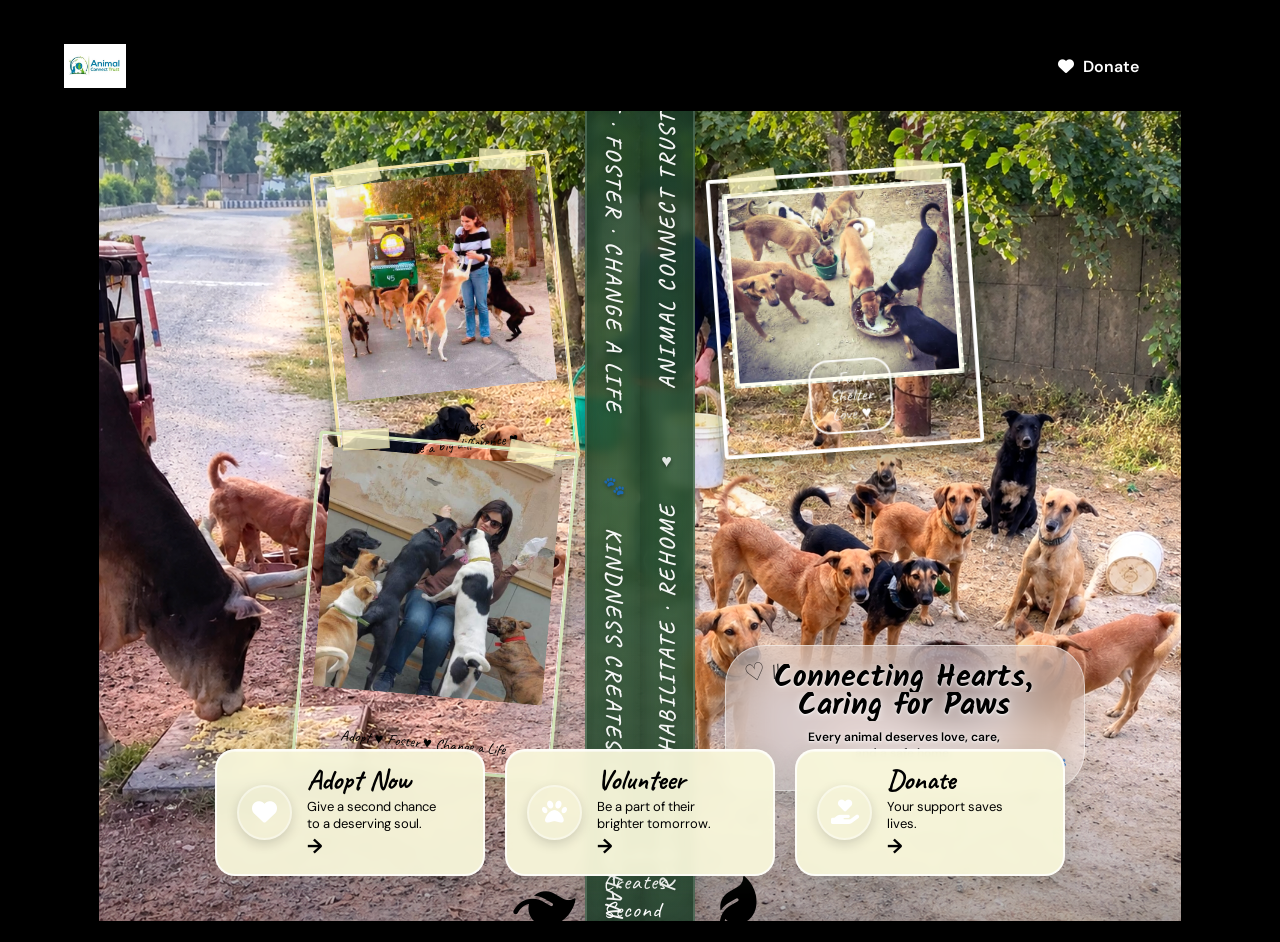
==== commit ee6b6f9c: "Update index.html" ====
--- a/index.html
+++ b/index.html
@@ -24,9 +24,7 @@
 
 <div class="page">
 
-    <!-- ==================================================
-         NAVBAR
-    =================================================== -->
+    <!-- ================= NAVBAR ================= -->
 
     <header class="navbar">
 
@@ -76,33 +74,26 @@
     </header>
 
 
-    <!-- ==================================================
-         HERO
-    =================================================== -->
+    <!-- ================= HERO ================= -->
 
     <main class="hero">
 
-        <!-- Background -->
         <div class="hero-image">
-
             <img src="hero.jpeg" alt="Rescued animals">
-
         </div>
 
-
         <div class="hero-overlay"></div>
 
 
-        <!-- ==================================================
-             EVERYTHING INSIDE THIS WRAPPER IS ONE CANVAS
-        =================================================== -->
+        <!-- =================================================
+             SINGLE DESKTOP CANVAS
+             EVERYTHING IS INSIDE THIS
+        ================================================== -->
 
         <div class="hero-canvas">
 
 
-            <!-- ==================================================
-                 LEFT SIDE BORDER
-            =================================================== -->
+            <!-- ================= LEFT BORDER ================= -->
 
             <div class="side-border left">
 
@@ -127,9 +118,7 @@
             </div>
 
 
-            <!-- ==================================================
-                 RIGHT SIDE BORDER
-            =================================================== -->
+            <!-- ================= RIGHT BORDER ================= -->
 
             <div class="side-border right">
 
@@ -154,9 +143,7 @@
             </div>
 
 
-            <!-- ==================================================
-                 MAIN TITLE
-            =================================================== -->
+            <!-- ================= TITLE ================= -->
 
             <div class="main-title">
 
@@ -199,9 +186,7 @@
             </div>
 
 
-            <!-- ==================================================
-                 LEFT PHOTO
-            =================================================== -->
+            <!-- ================= LEFT PHOTO ================= -->
 
             <div class="photo-card left-card">
 
@@ -216,13 +201,12 @@
             </div>
 
 
-            <!-- ==================================================
-                 RIGHT TOP PHOTO
-            =================================================== -->
+            <!-- ================= RIGHT TOP PHOTO ================= -->
 
             <div class="photo-card right-top-card">
 
-                <img src="helping.jpeg" alt="Volunteer helping animals">
+                <img src="helping.jpeg"
+                     alt="Volunteer helping animals">
 
                 <p>
                     Small acts<br>
@@ -232,13 +216,12 @@
             </div>
 
 
-            <!-- ==================================================
-                 RIGHT BOTTOM PHOTO
-            =================================================== -->
+            <!-- ================= RIGHT BOTTOM PHOTO ================= -->
 
             <div class="photo-card right-bottom-card">
 
-                <img src="last.jpeg" alt="Animal adoption">
+                <img src="last.jpeg"
+                     alt="Animal adoption">
 
                 <p>
                     Adopt ♥ Foster ♥ Change a Life
@@ -247,18 +230,14 @@
             </div>
 
 
-            <!-- ==================================================
-                 CENTER HEART
-            =================================================== -->
+            <!-- ================= CENTER HEART ================= -->
 
             <div class="center-heart">
                 ♡
             </div>
 
 
-            <!-- ==================================================
-                 ACTION BUTTONS
-            =================================================== -->
+            <!-- ================= ACTIONS ================= -->
 
             <div class="actions">
 
@@ -280,9 +259,7 @@
                             to a deserving soul.
                         </p>
 
-                        <strong>
-                            →
-                        </strong>
+                        <strong>→</strong>
 
                     </div>
 
@@ -306,9 +283,7 @@
                             brighter tomorrow.
                         </p>
 
-                        <strong>
-                            →
-                        </strong>
+                        <strong>→</strong>
 
                     </div>
 
@@ -332,9 +307,7 @@
                             lives.
                         </p>
 
-                        <strong>
-                            →
-                        </strong>
+                        <strong>→</strong>
 
                     </div>
 
@@ -343,9 +316,7 @@
             </div>
 
 
-            <!-- ==================================================
-                 BOTTOM BAR
-            =================================================== -->
+            <!-- ================= BOTTOM ================= -->
 
             <div class="bottom">
 
--- a/style.css
+++ b/style.css
@@ -1,22 +1,27 @@
-/* =====================================================
+```css
+/* =========================================================
    ANIMAL CONNECT TRUST
-   FINAL CSS
-
-   DESKTOP AND MOBILE USE THE SAME COMPOSITION.
-   MOBILE ONLY SCALES THE ELEMENTS DOWN.
-
-   NO:
-   - mobile stacking
-   - mobile photo row
-   - cloud at top
-   - hero image below content
-   - hidden side borders
-===================================================== */
-
-
-/* =====================================================
+   SCALABLE DESKTOP CANVAS
+
+   IMPORTANT:
+   The hero design is created at 1500px wide.
+
+   On smaller screens:
+   - NOTHING is rearranged
+   - NOTHING is stacked
+   - photos stay in the same places
+   - cloud stays in the same place
+   - heart stays in the same place
+   - side borders stay visible
+   - 3 buttons stay in one row
+
+   The entire canvas simply scales.
+========================================================= */
+
+
+/* =========================================================
    ROOT
-===================================================== */
+========================================================= */
 
 :root {
 
@@ -33,12 +38,14 @@
     --text-green: #315638;
 
     --blend-bg: #7a8a5e;
-}
-
-
-/* =====================================================
+
+    --canvas-width: 1500px;
+}
+
+
+/* =========================================================
    RESET
-===================================================== */
+========================================================= */
 
 * {
     margin: 0;
@@ -73,9 +80,9 @@
 }
 
 
-/* =====================================================
+/* =========================================================
    PAGE
-===================================================== */
+========================================================= */
 
 .page {
 
@@ -87,13 +94,13 @@
 
     background: var(--cream);
 
-    overflow-x: hidden;
-}
-
-
-/* =====================================================
+    overflow: hidden;
+}
+
+
+/* =========================================================
    NAVBAR
-===================================================== */
+========================================================= */
 
 .navbar {
 
@@ -128,6 +135,7 @@
 .brand-logo {
 
     width: 62px;
+
     height: 62px;
 
     overflow: hidden;
@@ -139,6 +147,7 @@
 .brand-logo img {
 
     width: 100%;
+
     height: 100%;
 
     object-fit: contain;
@@ -189,7 +198,9 @@
 }
 
 
-/* NAV */
+/* =========================================================
+   NAV
+========================================================= */
 
 nav {
 
@@ -228,6 +239,7 @@
     position: absolute;
 
     left: 0;
+
     right: 0;
 
     bottom: -12px;
@@ -276,9 +288,9 @@
 }
 
 
-/* =====================================================
+/* =========================================================
    HERO
-===================================================== */
+========================================================= */
 
 .hero {
 
@@ -286,11 +298,11 @@
 
     width: 100%;
 
-    height: 100vh;
-
-    height: 100dvh;
-
-    min-height: 700px;
+    height: calc(100vh - 90px);
+
+    height: calc(100dvh - 90px);
+
+    min-height: 610px;
 
     overflow: hidden;
 
@@ -298,11 +310,9 @@
 }
 
 
-/* =====================================================
-   HERO IMAGE
-
-   ALWAYS ABSOLUTE
-===================================================== */
+/* =========================================================
+   HERO BACKGROUND
+========================================================= */
 
 .hero-image {
 
@@ -311,6 +321,7 @@
     inset: 0;
 
     width: 100%;
+
     height: 100%;
 
     z-index: 1;
@@ -324,6 +335,7 @@
 .hero-image img {
 
     width: 100%;
+
     height: 100%;
 
     display: block;
@@ -338,10 +350,6 @@
         contrast(1.02);
 }
 
-
-/* =====================================================
-   HERO OVERLAY
-===================================================== */
 
 .hero-overlay {
 
@@ -364,9 +372,38 @@
 }
 
 
-/* =====================================================
+/* =========================================================
+   THE IMPORTANT PART
+
+   DESKTOP CANVAS
+
+   Every element inside this stays at its desktop
+   coordinates.
+
+   Mobile scales THIS ENTIRE CANVAS.
+========================================================= */
+
+.hero-canvas {
+
+    position: absolute;
+
+    z-index: 10;
+
+    left: 50%;
+
+    top: 0;
+
+    width: var(--canvas-width);
+
+    height: 100%;
+
+    transform: translateX(-50%);
+}
+
+
+/* =========================================================
    SIDE BORDERS
-===================================================== */
+========================================================= */
 
 .side-border {
 
@@ -375,6 +412,7 @@
     z-index: 20;
 
     top: 0;
+
     bottom: 0;
 
     width: 55px;
@@ -472,6 +510,19 @@
 }
 
 
+.side-border-dot {
+
+    width: 5px;
+
+    height: 5px;
+
+    background:
+        rgba(255,255,255,0.5);
+
+    border-radius: 50%;
+}
+
+
 @keyframes pulse-icon {
 
     0%,
@@ -493,22 +544,9 @@
 }
 
 
-.side-border-dot {
-
-    width: 5px;
-
-    height: 5px;
-
-    background:
-        rgba(255,255,255,0.5);
-
-    border-radius: 50%;
-}
-
-
-/* =====================================================
-   MAIN TITLE / CLOUD
-===================================================== */
+/* =========================================================
+   MAIN TITLE
+========================================================= */
 
 .main-title {
 
@@ -520,9 +558,9 @@
 
     left: 75px;
 
-    width: 100%;
-
-    min-width: 260px;
+    width: 340px;
+
+    min-width: 340px;
 
     max-width: 340px;
 
@@ -554,8 +592,7 @@
 
     font-family: "Kalam", cursive;
 
-    font-size:
-        clamp(22px, 2.5vw, 30px);
+    font-size: 30px;
 
     line-height: 0.95;
 
@@ -593,8 +630,6 @@
 }
 
 
-/* TITLE DECORATIONS */
-
 .title-heart,
 .title-lines,
 .title-paw {
@@ -661,9 +696,9 @@
 }
 
 
-/* =====================================================
+/* =========================================================
    TYPEWRITER
-===================================================== */
+========================================================= */
 
 .typewriter,
 .typewriter-2,
@@ -742,9 +777,9 @@
 }
 
 
-/* =====================================================
+/* =========================================================
    PHOTO CARDS
-===================================================== */
+========================================================= */
 
 .photo-card {
 
@@ -753,9 +788,6 @@
     z-index: 25;
 
     background: var(--paper);
-
-    padding:
-        12px 12px 55px 12px;
 
     border-radius: 4px;
 
@@ -772,13 +804,8 @@
         0 10px 25px rgba(38,60,31,0.25),
         0 20px 40px rgba(38,60,31,0.15),
         inset 0 0 0 1px rgba(255,255,255,0.8);
-
-    max-width:
-        calc(100% - 20px);
-}
-
-
-/* TAPE */
+}
+
 
 .photo-card::before,
 .photo-card::after {
@@ -824,8 +851,6 @@
 }
 
 
-/* IMAGES */
-
 .photo-card img {
 
     display: block;
@@ -835,13 +860,51 @@
     object-fit: cover;
 
     border-radius: 2px;
+}
+
+
+/* =========================================================
+   LEFT PHOTO
+========================================================= */
+
+.left-card {
+
+    width: 260px;
+
+    height: 280px;
+
+    left: 75px;
+
+    top: 60px;
+
+    padding:
+        12px 12px 55px;
+
+    transform:
+        rotate(-4deg);
+
+    animation:
+        float-left 4s ease-in-out infinite;
+}
+
+
+.left-card img {
+
+    height: 195px;
 
     border:
-        1px solid rgba(33,71,47,0.1);
-}
-
-
-/* LABEL */
+        2px dashed rgba(33,71,47,0.2);
+
+    padding: 3px;
+
+    background:
+        #fffef1;
+}
+
+
+/* =========================================================
+   PHOTO LABEL
+========================================================= */
 
 .photo-label {
 
@@ -884,43 +947,9 @@
 }
 
 
-/* =====================================================
-   DESKTOP PHOTO POSITIONS
-===================================================== */
-
-.left-card {
-
-    width: 260px;
-
-    height: 280px;
-
-    left: 75px;
-
-    top: 60px;
-
-    transform:
-        rotate(-4deg);
-
-    animation:
-        float-left 4s ease-in-out infinite;
-}
-
-
-.left-card img {
-
-    height: 195px;
-
-    border:
-        2px dashed rgba(33,71,47,0.2);
-
-    padding: 3px;
-
-    background:
-        #fffef1;
-}
-
-
-/* RIGHT TOP */
+/* =========================================================
+   RIGHT TOP PHOTO
+========================================================= */
 
 .right-top-card {
 
@@ -931,6 +960,9 @@
     right: 75px;
 
     top: 50px;
+
+    padding:
+        12px 12px 55px;
 
     transform:
         rotate(-6deg);
@@ -956,6 +988,7 @@
     bottom: 14px;
 
     left: 0;
+
     right: 0;
 
     text-align: center;
@@ -974,7 +1007,9 @@
 }
 
 
-/* RIGHT BOTTOM */
+/* =========================================================
+   RIGHT BOTTOM PHOTO
+========================================================= */
 
 .right-bottom-card {
 
@@ -985,6 +1020,9 @@
     right: 75px;
 
     bottom: 150px;
+
+    padding:
+        12px 12px 55px;
 
     transform:
         rotate(5deg);
@@ -1010,6 +1048,7 @@
     bottom: 15px;
 
     left: 0;
+
     right: 0;
 
     text-align: center;
@@ -1026,9 +1065,9 @@
 }
 
 
-/* =====================================================
-   FLOATING ANIMATIONS
-===================================================== */
+/* =========================================================
+   FLOATING
+========================================================= */
 
 @keyframes float-left {
 
@@ -1087,9 +1126,9 @@
 }
 
 
-/* =====================================================
+/* =========================================================
    CENTER HEART
-===================================================== */
+========================================================= */
 
 .center-heart {
 
@@ -1116,9 +1155,9 @@
 }
 
 
-/* =====================================================
-   ACTION BUTTONS
-===================================================== */
+/* =========================================================
+   ACTIONS
+========================================================= */
 
 .actions {
 
@@ -1133,9 +1172,7 @@
 
     bottom: 45px;
 
-    width: 75%;
-
-    max-width: 850px;
+    width: 850px;
 
     display: grid;
 
@@ -1272,9 +1309,9 @@
 }
 
 
-/* =====================================================
+/* =========================================================
    BOTTOM BAR
-===================================================== */
+========================================================= */
 
 .bottom {
 
@@ -1375,9 +1412,9 @@
 }
 
 
-/* =====================================================
-   LARGE DESKTOP
-===================================================== */
+/* =========================================================
+   DESKTOP
+========================================================= */
 
 @media (min-width: 1201px) {
 
@@ -1387,403 +1424,129 @@
 
         left: 85px;
 
+        width: 360px;
+
+        min-width: 360px;
+
         max-width: 360px;
     }
 }
 
 
-/* =====================================================
+/* =========================================================
    TABLET
-   SAME COMPOSITION
-===================================================== */
-
-@media (min-width: 901px) and (max-width: 1200px) {
+
+   Still the same canvas.
+========================================================= */
+
+@media (min-width: 701px) and (max-width: 1200px) {
 
     .navbar {
 
-        padding: 0 3%;
-    }
+        padding:
+            0 3%;
+    }
+
 
     nav {
 
         gap: 18px;
     }
 
+
     nav a {
 
         font-size: 14px;
     }
 
 
-    .hero {
-
-        height: 100vh;
-
-        min-height: 700px;
-    }
-
-
-    .side-border {
-
-        width: 45px;
-    }
-
-    .side-border-text {
-
-        font-size: 18px;
-
-        letter-spacing: 2px;
-    }
-
-    .side-border-icon {
+    /*
+       Scale the SAME desktop canvas.
+    */
+
+    .hero-canvas {
+
+        transform:
+            translateX(-50%)
+            scale(
+                min(
+                    calc(100vw / 1500),
+                    calc(100% / 1500)
+                )
+            );
+
+        transform-origin:
+            top center;
+    }
+}
+
+
+/* =========================================================
+   MOBILE
+
+   THIS IS THE IMPORTANT PART.
+
+   NO ELEMENT IS REPOSITIONED.
+
+   THE WHOLE 1500px DESKTOP CANVAS IS SCALED.
+
+========================================================= */
+
+@media (max-width: 700px) {
+
+
+    /* -----------------------------------------------------
+       NAVBAR
+    ----------------------------------------------------- */
+
+    .navbar {
+
+        height: 60px;
+
+        padding:
+            0 8px;
+
+        flex-direction: row;
+
+        gap: 4px;
+    }
+
+
+    .brand-area {
+
+        gap: 5px;
+
+        flex-shrink: 0;
+    }
+
+
+    .brand-logo {
+
+        width: 38px;
+
+        height: 38px;
+    }
+
+
+    .brand-text h1 {
 
         font-size: 15px;
     }
 
 
-    .main-title {
-
-        bottom: 110px;
-
-        left: 60px;
-
-        max-width: 320px;
-
-        padding: 15px 18px;
-    }
-
-    .main-title h2 {
-
-        font-size: 26px;
-    }
-
-    .main-title p {
-
-        font-size: 11px;
-    }
-
-
-    .left-card {
-
-        width: 200px;
-
-        height: 220px;
-
-        left: 60px;
-
-        top: 50px;
-
-        padding:
-            10px 10px 45px 10px;
-    }
-
-    .left-card img {
-
-        height: 155px;
-    }
-
-
-    .right-top-card {
-
-        width: 190px;
-
-        height: 250px;
-
-        right: 60px;
-
-        top: 40px;
-
-        padding:
-            10px 10px 45px 10px;
-    }
-
-    .right-top-card img {
-
-        height: 175px;
-    }
-
-
-    .right-bottom-card {
-
-        width: 200px;
-
-        height: 270px;
-
-        right: 60px;
-
-        bottom: 130px;
-
-        padding:
-            10px 10px 45px 10px;
-    }
-
-    .right-bottom-card img {
-
-        height: 190px;
-    }
-
-
-    .actions {
-
-        width: 80%;
-
-        bottom: 40px;
-    }
-
-    .photo-label {
-
-        font-size: 15px;
-
-        padding:
-            7px 14px;
-    }
-
-    .right-top-card p,
-    .right-bottom-card p {
-
-        font-size: 14px;
-    }
-}
-
-
-/* =====================================================
-   SMALL DESKTOP / TABLET
-   SAME COMPOSITION
-===================================================== */
-
-@media (min-width: 701px) and (max-width: 900px) {
-
-    .hero {
-
-        height: 100vh;
-
-        min-height: 700px;
-    }
-
-
-    .side-border {
-
-        width: 40px;
-    }
-
-    .side-border-text {
-
-        font-size: 15px;
-
-        letter-spacing: 1px;
-    }
-
-    .side-border-icon {
-
-        font-size: 13px;
-    }
-
-
-    .main-title {
-
-        bottom: 100px;
-
-        left: 50px;
-
-        max-width: 300px;
-
-        padding:
-            14px 18px;
-    }
-
-    .main-title h2 {
-
-        font-size: 24px;
-    }
-
-    .main-title p {
-
-        font-size: 11px;
-    }
-
-
-    .left-card {
-
-        width: 170px;
-
-        height: 190px;
-
-        left: 50px;
-
-        top: 40px;
-
-        padding:
-            8px 8px 40px 8px;
-    }
-
-    .left-card img {
-
-        height: 130px;
-    }
-
-
-    .right-top-card {
-
-        width: 160px;
-
-        height: 210px;
-
-        right: 50px;
-
-        top: 35px;
-
-        padding:
-            8px 8px 40px 8px;
-    }
-
-    .right-top-card img {
-
-        height: 145px;
-    }
-
-
-    .right-bottom-card {
-
-        width: 170px;
-
-        height: 230px;
-
-        right: 50px;
-
-        bottom: 100px;
-
-        padding:
-            8px 8px 40px 8px;
-    }
-
-    .right-bottom-card img {
-
-        height: 160px;
-    }
-
-
-    .actions {
-
-        width: 85%;
-
-        bottom: 35px;
-
-        gap: 12px;
-    }
-
-    .action {
-
-        padding: 12px;
-
-        min-height: 95px;
-    }
-
-    .action-text h3 {
-
-        font-size: 22px;
-    }
-
-    .photo-label {
-
-        font-size: 13px;
-
-        padding:
-            6px 12px;
-    }
-
-    .right-top-card p,
-    .right-bottom-card p {
-
-        font-size: 12px;
-    }
-}
-
-
-/* =====================================================
-   MOBILE
-   =====================================================
-
-   IMPORTANT:
-
-   THIS IS NOT A NEW MOBILE LAYOUT.
-
-   Everything remains absolute:
-
-   PHOTO 1  -> TOP LEFT
-   PHOTO 2  -> TOP RIGHT
-   PHOTO 3  -> BOTTOM RIGHT
-   CLOUD    -> BOTTOM LEFT
-   HEART    -> CENTER
-   ACTIONS  -> THREE COLUMNS
-   BAR      -> BOTTOM
-
-   Only sizes are reduced.
-===================================================== */
-
-@media (max-width: 700px) {
-
-
-    /* =================================================
-       NAVBAR
-       REMAINS HORIZONTAL
-    ================================================= */
-
-    .navbar {
-
-        height: 65px;
-
-        padding:
-            0 10px;
-
-        flex-direction: row;
-
-        gap: 0;
-    }
-
-
-    .brand-area {
-
-        width: auto;
-
-        justify-content:
-            flex-start;
+    .brand-text p {
+
+        margin-top: 3px;
+
+        font-size: 9px;
+    }
+
+
+    nav {
 
         gap: 6px;
-    }
-
-
-    .brand-logo {
-
-        width: 42px;
-
-        height: 42px;
-    }
-
-
-    .brand-text h1 {
-
-        font-size: 17px;
-    }
-
-
-    .brand-text p {
-
-        font-size: 10px;
-
-        margin-top: 3px;
-    }
-
-
-    nav {
-
-        width: auto;
-
-        flex-wrap: nowrap;
-
-        justify-content:
-            flex-end;
-
-        gap: 7px;
+
+        flex-shrink: 0;
     }
 
 
@@ -1808,11 +1571,11 @@
         padding:
             6px 8px;
 
+        border-radius: 7px;
+
+        gap: 3px;
+
         font-size: 8px;
-
-        border-radius: 7px;
-
-        gap: 3px;
     }
 
 
@@ -1822,642 +1585,82 @@
     }
 
 
-    /* =================================================
+    /* -----------------------------------------------------
        HERO
-       SAME DESKTOP STRUCTURE
-    ================================================= */
+    ----------------------------------------------------- */
 
     .hero {
 
-        position: relative;
-
-        width: 100%;
-
         height:
-            calc(100dvh - 65px);
-
-        min-height: 520px;
-
-        display: block;
+            calc(100dvh - 60px);
+
+        min-height: 450px;
 
         overflow: hidden;
-
-        background:
-            var(--blend-bg);
-    }
-
-
-    /* =================================================
-       BACKGROUND
-       SAME POSITION
-    ================================================= */
-
-    .hero-image {
-
-        position: absolute;
-
-        inset: 0;
-
-        width: 100%;
+    }
+
+
+    /* -----------------------------------------------------
+       SAME DESKTOP CANVAS
+       
+       Width stays 1500px.
+       We only scale it.
+    ----------------------------------------------------- */
+
+    .hero-canvas {
+
+        width: 1500px;
 
         height: 100%;
 
-        z-index: 1;
-
-        overflow: hidden;
-    }
-
-
-    .hero-image img {
-
-        width: 100%;
-
-        height: 100%;
-
-        object-fit: contain;
-
-        object-position:
-            center center;
-    }
-
-
-    /* =================================================
-       SIDE BORDERS
-       KEEP THEM
-    ================================================= */
-
-    .side-border {
-
-        display: flex;
-
-        width: 23px;
+        left: 50%;
 
         top: 0;
 
-        bottom: 0;
-
-        gap: 14px;
+        transform:
+            translateX(-50%)
+            scale(
+                calc(100vw / 1500)
+            );
+
+        transform-origin:
+            top center;
+    }
+}
+
+
+/* =========================================================
+   VERY SMALL MOBILE
+========================================================= */
+
+@media (max-width: 400px) {
+
+    .navbar {
+
+        height: 55px;
 
         padding:
-            12px 0;
-    }
-
-
-    .side-border-text {
-
-        font-size: 9px;
-
-        letter-spacing: 1px;
-    }
-
-
-    .side-border-icon {
-
-        font-size: 9px;
-    }
-
-
-    .side-border-dot {
-
-        width: 3px;
-
-        height: 3px;
-    }
-
-
-    /* =================================================
-       CLOUD
-       SAME LOWER LEFT POSITION
-    ================================================= */
-
-    .main-title {
-
-        position: absolute;
-
-        left: 7%;
-
-        bottom: 18%;
-
-        width: 28%;
-
-        min-width: 0;
-
-        max-width: none;
-
-        margin: 0;
-
-        padding:
-            9px 7px;
-
-        background:
-            rgba(255,255,255,0.35);
-
-        border-radius:
-            28px 28px 28px 9px;
-
-        z-index: 30;
-    }
-
-
-    .main-title h2 {
-
-        font-size:
-            clamp(12px, 3.2vw, 22px);
-
-        line-height: 0.95;
-    }
-
-
-    .main-title p {
-
-        font-size:
-            clamp(6px, 1.7vw, 12px);
-
-        line-height: 1.2;
-
-        margin-top: 5px;
-    }
-
-
-    /* KEEP DECORATIONS */
-
-    .title-heart {
-
-        display: block;
-
-        top: 6px;
-
-        left: 8px;
+            0 5px;
+    }
+
+
+    .brand-logo {
+
+        width: 34px;
+
+        height: 34px;
+    }
+
+
+    .brand-text h1 {
 
         font-size: 13px;
     }
 
 
-    .title-lines {
-
-        display: block;
-
-        top: 8px;
-
-        left: 28px;
-
-        font-size: 9px;
-    }
-
-
-    .title-paw {
-
-        display: block;
-
-        right: 8px;
-
-        bottom: 8px;
-
-        font-size: 11px;
-    }
-
-
-    .title-underline {
-
-        width: 45%;
-
-        height: 2px;
-
-        margin-top: 5px;
-    }
-
-
-    /* =================================================
-       LEFT PHOTO
-       SAME TOP LEFT POSITION
-    ================================================= */
-
-    .left-card {
-
-        position: absolute;
-
-        left: 7%;
-
-        top: 6%;
-
-        width: 20%;
-
-        height: auto;
-
-        min-width: 0;
-
-        margin: 0;
-
-        padding:
-            5px 5px 25px 5px;
-
-        transform:
-            rotate(-4deg);
-
-        animation:
-            float-left 4s ease-in-out infinite;
-
-        z-index: 25;
-    }
-
-
-    .left-card img {
-
-        width: 100%;
-
-        height: auto;
-
-        aspect-ratio:
-            260 / 195;
-
-        object-fit: cover;
-    }
-
-
-    /* =================================================
-       RIGHT TOP PHOTO
-       SAME TOP RIGHT POSITION
-    ================================================= */
-
-    .right-top-card {
-
-        position: absolute;
-
-        right: 7%;
-
-        top: 5%;
-
-        width: 19%;
-
-        height: auto;
-
-        min-width: 0;
-
-        margin: 0;
-
-        padding:
-            5px 5px 25px 5px;
-
-        transform:
-            rotate(-6deg);
-
-        animation:
-            float-right-top 5s ease-in-out infinite;
-
-        z-index: 25;
-    }
-
-
-    .right-top-card img {
-
-        width: 100%;
-
-        height: auto;
-
-        aspect-ratio:
-            240 / 215;
-
-        object-fit: cover;
-    }
-
-
-    .right-top-card p {
-
-        position: absolute;
-
-        left: 0;
-
-        right: 0;
-
-        bottom: 6px;
-
-        font-size:
-            clamp(5px, 1.4vw, 10px);
-
-        line-height: 1;
-
-        padding:
-            0 3px;
-    }
-
-
-    /* =================================================
-       RIGHT BOTTOM PHOTO
-       SAME LOWER RIGHT POSITION
-    ================================================= */
-
-    .right-bottom-card {
-
-        position: absolute;
-
-        right: 7%;
-
-        bottom: 22%;
-
-        width: 20%;
-
-        height: auto;
-
-        min-width: 0;
-
-        margin: 0;
-
-        padding:
-            5px 5px 25px 5px;
-
-        transform:
-            rotate(5deg);
-
-        animation:
-            float-right-bottom 4.5s ease-in-out infinite;
-
-        z-index: 25;
-    }
-
-
-    .right-bottom-card img {
-
-        width: 100%;
-
-        height: auto;
-
-        aspect-ratio:
-            260 / 240;
-
-        object-fit: cover;
-    }
-
-
-    .right-bottom-card p {
-
-        position: absolute;
-
-        left: 0;
-
-        right: 0;
-
-        bottom: 6px;
-
-        font-size:
-            clamp(5px, 1.4vw, 10px);
-
-        line-height: 1;
-
-        padding:
-            0 3px;
-    }
-
-
-    /* =================================================
-       PHOTO TAPE
-       KEEP DESKTOP EFFECT
-    ================================================= */
-
-    .photo-card::before,
-    .photo-card::after {
-
-        display: block;
-
-        width: 30px;
-
-        height: 10px;
-
-        top: -5px;
-    }
-
-
-    .photo-card::before {
-
-        left: 10px;
-    }
-
-
-    .photo-card::after {
-
-        right: 10px;
-    }
-
-
-    /* =================================================
-       PHOTO LABEL
-    ================================================= */
-
-    .photo-label {
-
-        font-size:
-            clamp(6px, 1.5vw, 11px);
-
-        padding:
-            3px 6px;
-
-        bottom: 6px;
-
-        border-width: 1px;
-    }
-
-
-    /* =================================================
-       CENTER HEART
-    ================================================= */
-
-    .center-heart {
-
-        position: absolute;
-
-        left: 48%;
-
-        top: 48%;
-
-        font-size:
-            clamp(30px, 8vw, 60px);
-
-        z-index: 15;
-    }
-
-
-    /* =================================================
-       ACTIONS
-       THREE COLUMNS
-       NEVER STACK
-    ================================================= */
-
-    .actions {
-
-        position: absolute;
-
-        left: 50%;
-
-        bottom: 6%;
-
-        transform:
-            translateX(-50%);
-
-        width: 72%;
-
-        max-width: none;
-
-        display: grid;
-
-        grid-template-columns:
-            repeat(3, 1fr);
-
-        gap: 5px;
-
-        z-index: 40;
-    }
-
-
-    .action {
-
-        min-height: 55px;
-
-        padding: 5px;
-
-        border-radius: 9px;
-
-        gap: 5px;
-    }
-
-
-    .action-icon {
-
-        width: 25px;
-
-        min-width: 25px;
-
-        height: 25px;
-
-        font-size: 11px;
-    }
-
-
-    .action-text {
-
-        min-width: 0;
-    }
-
-
-    .action-text h3 {
-
-        font-size:
-            clamp(9px, 2.4vw, 17px);
-
-        line-height: 1;
-    }
-
-
-    .action-text p {
-
-        font-size:
-            clamp(5px, 1.2vw, 9px);
-
-        line-height: 1.1;
-
-        margin-top: 3px;
-    }
-
-
-    .action-text strong {
-
-        font-size: 11px;
-    }
-
-
-    /* =================================================
-       BOTTOM BAR
-    ================================================= */
-
-    .bottom {
-
-        position: absolute;
-
-        left: 0;
-
-        right: 0;
-
-        bottom: 0;
-
-        width: 100%;
-
-        height: 28px;
-
-        z-index: 35;
-    }
-
-
-    .bottom::before {
-
-        top: -8px;
-
-        height: 12px;
-    }
-
-
-    .bottom p {
-
-        font-size:
-            clamp(10px, 2.5vw, 17px);
-
-        letter-spacing:
-            0.5px;
-    }
-
-
-    .bottom-decoration {
-
-        font-size: 22px;
-    }
-
-
-    .bottom-decoration.left {
-
-        left: 20px;
-
-        bottom: -6px;
-    }
-
-
-    .bottom-decoration.right {
-
-        right: 20px;
-
-        bottom: -6px;
-    }
-}
-
-
-/* =====================================================
-   VERY SMALL PHONES
-   STILL SAME COMPOSITION
-===================================================== */
-
-@media (max-width: 400px) {
-
-    .navbar {
-
-        height: 60px;
-
-        padding: 0 7px;
-    }
-
-
-    .brand-logo {
-
-        width: 36px;
-
-        height: 36px;
-    }
-
-
-    .brand-text h1 {
-
-        font-size: 14px;
-    }
-
-
     .brand-text p {
 
-        font-size: 8px;
+        font-size: 7px;
     }
 
 
@@ -2491,193 +1694,41 @@
     .hero {
 
         height:
-            calc(100dvh - 60px);
-
-        min-height: 450px;
-    }
-
-
-    .side-border {
-
-        width: 18px;
-
-        gap: 9px;
-    }
-
-
-    .side-border-text {
-
-        font-size: 7px;
-    }
-
-
-    .side-border-icon {
-
-        font-size: 8px;
-    }
-
-
-    .main-title {
-
-        left: 6%;
-
-        bottom: 18%;
-
-        width: 29%;
-
-        padding:
-            7px 5px;
-    }
-
-
-    .main-title h2 {
-
-        font-size:
-            clamp(11px, 3vw, 17px);
-    }
-
-
-    .main-title p {
-
-        font-size: 6px;
-    }
-
-
-    .left-card {
-
-        left: 6%;
-
-        top: 6%;
-
-        width: 21%;
-    }
-
-
-    .right-top-card {
-
-        right: 6%;
-
-        top: 5%;
-
-        width: 20%;
-    }
-
-
-    .right-bottom-card {
-
-        right: 6%;
-
-        bottom: 22%;
-
-        width: 21%;
-    }
-
-
-    .actions {
-
-        width: 74%;
-
-        gap: 3px;
-
-        bottom: 6%;
-    }
-
-
-    .action {
-
-        min-height: 45px;
-
-        padding: 3px;
-
-        gap: 3px;
-    }
-
-
-    .action-icon {
-
-        width: 20px;
-
-        min-width: 20px;
-
-        height: 20px;
-
-        font-size: 9px;
-    }
-
-
-    .action-text h3 {
-
-        font-size: 8px;
-    }
-
-
-    .action-text p {
-
-        font-size: 5px;
-    }
-
-
-    .action-text strong {
-
-        font-size: 8px;
-    }
-
-
-    .bottom {
-
-        height: 24px;
-    }
-
-
-    .bottom-decoration {
-
-        display: none;
-    }
-}
-
-
-/* =====================================================
+            calc(100dvh - 55px);
+
+        min-height: 420px;
+    }
+
+
+    /*
+       Still exactly the same 1500px canvas.
+    */
+
+    .hero-canvas {
+
+        width: 1500px;
+
+        transform:
+            translateX(-50%)
+            scale(
+                calc(100vw / 1500)
+            );
+
+        transform-origin:
+            top center;
+    }
+}
+
+
+/* =========================================================
    MOBILE LANDSCAPE
-   SAME DESKTOP COMPOSITION
-===================================================== */
+========================================================= */
 
 @media (max-width: 900px) and (orientation: landscape) {
 
     .navbar {
 
         height: 55px;
-    }
-
-
-    .brand-logo {
-
-        width: 36px;
-
-        height: 36px;
-    }
-
-
-    .brand-text h1 {
-
-        font-size: 16px;
-    }
-
-
-    .brand-text p {
-
-        font-size: 8px;
-    }
-
-
-    nav {
-
-        gap: 10px;
-    }
-
-
-    nav a {
-
-        font-size: 9px;
     }
 
 
@@ -2686,58 +1737,22 @@
         height:
             calc(100dvh - 55px);
 
-        min-height: 400px;
-    }
-
-
-    .left-card {
-
-        top: 5%;
-
-        width: 17%;
-    }
-
-
-    .right-top-card {
-
-        top: 4%;
-
-        width: 16%;
-    }
-
-
-    .right-bottom-card {
-
-        bottom: 18%;
-
-        width: 17%;
-    }
-
-
-    .main-title {
-
-        bottom: 17%;
-
-        width: 23%;
-    }
-
-
-    .actions {
-
-        bottom: 5%;
-
-        width: 70%;
-    }
-
-
-    .action {
-
-        min-height: 45px;
-    }
-
-
-    .bottom {
-
-        height: 23px;
-    }
-}
+        min-height: 350px;
+    }
+
+
+    .hero-canvas {
+
+        width: 1500px;
+
+        transform:
+            translateX(-50%)
+            scale(
+                calc(100vw / 1500)
+            );
+
+        transform-origin:
+            top center;
+    }
+}
+```
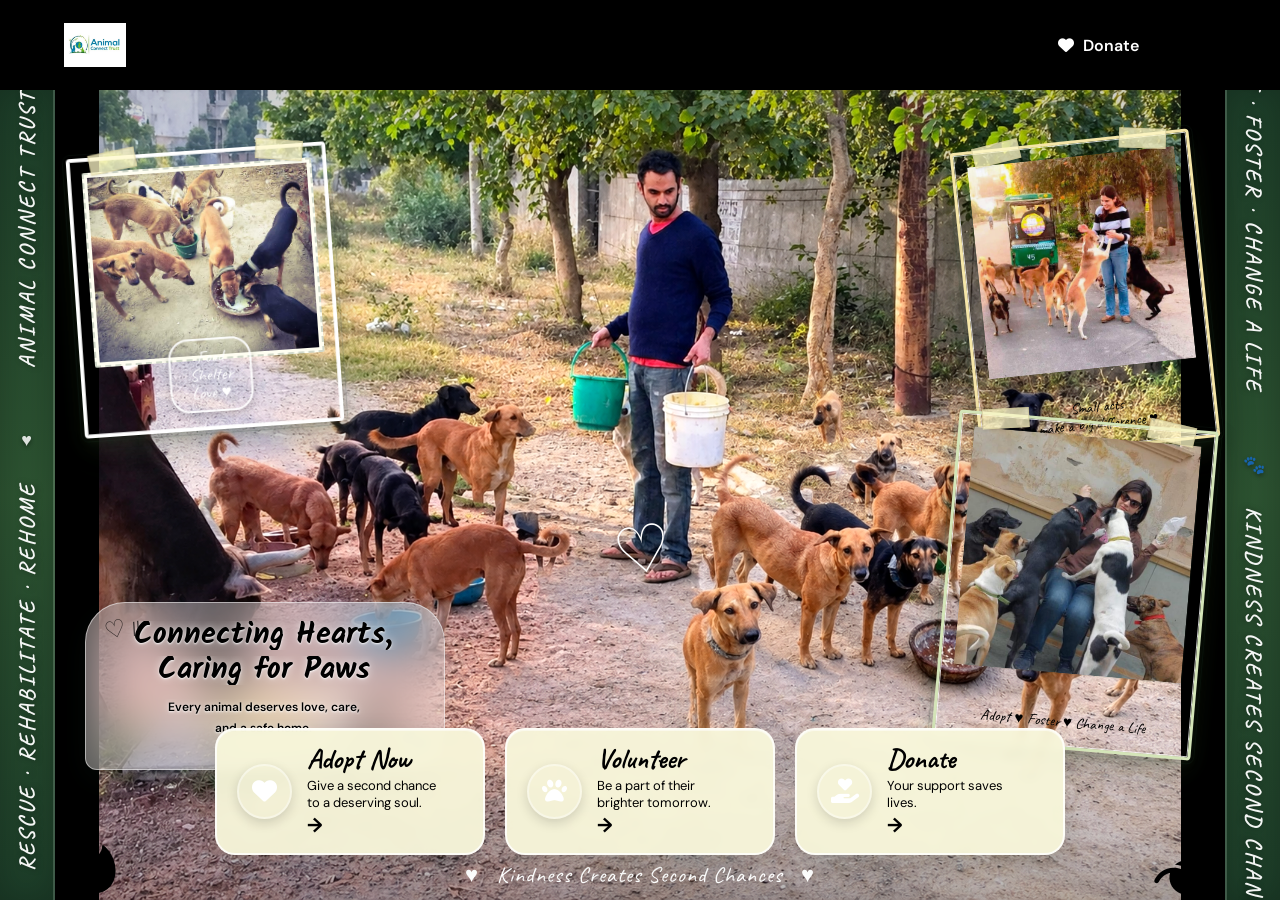
==== commit 06b8b09a: "Update index.html" ====
--- a/index.html
+++ b/index.html
@@ -1,22 +1,22 @@
-```html
 <!DOCTYPE html>
 <html lang="en">
-
 <head>
     <meta charset="UTF-8">
     <meta name="viewport" content="width=device-width, initial-scale=1.0">
 
     <title>Animal Connect Trust</title>
 
+    <!-- Google Fonts -->
     <link rel="preconnect" href="https://fonts.googleapis.com">
     <link rel="preconnect" href="https://fonts.gstatic.com" crossorigin>
 
-    <link href="https://fonts.googleapis.com/css2?family=Caveat:wght@500;600;700&family=DM+Sans:wght@400;500;600;700&family=Kalam:wght@400;700&display=swap"
-        rel="stylesheet">
-
+    <link href="https://fonts.googleapis.com/css2?family=Caveat:wght@500;600;700&family=DM+Sans:wght@400;500;600;700&family=Kalam:wght@400;700&display=swap" rel="stylesheet">
+
+    <!-- Font Awesome -->
     <link rel="stylesheet"
-        href="https://cdnjs.cloudflare.com/ajax/libs/font-awesome/6.5.2/css/all.min.css">
-
+          href="https://cdnjs.cloudflare.com/ajax/libs/font-awesome/6.5.2/css/all.min.css">
+
+    <!-- CSS -->
     <link rel="stylesheet" href="style.css">
 </head>
 
@@ -24,7 +24,9 @@
 
 <div class="page">
 
-    <!-- ================= NAVBAR ================= -->
+    <!-- =================================================
+         NAVBAR
+    ================================================== -->
 
     <header class="navbar">
 
@@ -42,24 +44,18 @@
                 </h1>
 
                 <p>
-                    Rescue <span>♥</span>
-                    Rehabilitate <span>♥</span>
-                    Rehome
+                    Rescue <span>♥</span> Rehabilitate <span>♥</span> Rehome
                 </p>
 
             </div>
 
         </div>
 
-
         <nav>
 
             <a href="#" class="active">Home</a>
-
             <a href="#about">About Us</a>
-
             <a href="#adopt">Adopt</a>
-
             <a href="#volunteer">Volunteer</a>
 
             <a href="#donate" class="donate">
@@ -74,111 +70,107 @@
     </header>
 
 
-    <!-- ================= HERO ================= -->
+    <!-- =================================================
+         HERO SECTION
+    ================================================== -->
 
     <main class="hero">
+
+        <!-- MAIN BACKGROUND IMAGE -->
 
         <div class="hero-image">
             <img src="hero.jpeg" alt="Rescued animals">
         </div>
 
+
+        <!-- LIGHT EFFECT -->
+
         <div class="hero-overlay"></div>
 
 
+        <!-- SIDE BORDERS -->
+
+        <div class="side-border left">
+
+            <span class="side-border-icon">🐾</span>
+
+            <span class="side-border-text">
+                Animal Connect Trust
+            </span>
+
+            <span class="side-border-dot"></span>
+
+            <span class="side-border-icon">♥</span>
+
+            <span class="side-border-text">
+                Rescue · Rehabilitate · Rehome
+            </span>
+
+            <span class="side-border-dot"></span>
+
+            <span class="side-border-icon">🐾</span>
+
+        </div>
+
+
+        <div class="side-border right">
+
+            <span class="side-border-icon">♥</span>
+
+            <span class="side-border-text">
+                Adopt · Foster · Change a Life
+            </span>
+
+            <span class="side-border-dot"></span>
+
+            <span class="side-border-icon">🐾</span>
+
+            <span class="side-border-text">
+                Kindness Creates Second Chances
+            </span>
+
+            <span class="side-border-dot"></span>
+
+            <span class="side-border-icon">♥</span>
+
+        </div>
+
+
         <!-- =================================================
-             SINGLE DESKTOP CANVAS
-             EVERYTHING IS INSIDE THIS
+             MOBILE WRAPPER
+             Cloud + 3 photos
         ================================================== -->
 
-        <div class="hero-canvas">
-
-
-            <!-- ================= LEFT BORDER ================= -->
-
-            <div class="side-border left">
-
-                <span class="side-border-icon">🐾</span>
-
-                <span class="side-border-text">
-                    Animal Connect Trust
-                </span>
-
-                <span class="side-border-dot"></span>
-
-                <span class="side-border-icon">♥</span>
-
-                <span class="side-border-text">
-                    Rescue · Rehabilitate · Rehome
-                </span>
-
-                <span class="side-border-dot"></span>
-
-                <span class="side-border-icon">🐾</span>
-
-            </div>
-
-
-            <!-- ================= RIGHT BORDER ================= -->
-
-            <div class="side-border right">
-
-                <span class="side-border-icon">♥</span>
-
-                <span class="side-border-text">
-                    Adopt · Foster · Change a Life
-                </span>
-
-                <span class="side-border-dot"></span>
-
-                <span class="side-border-icon">🐾</span>
-
-                <span class="side-border-text">
-                    Kindness Creates Second Chances
-                </span>
-
-                <span class="side-border-dot"></span>
-
-                <span class="side-border-icon">♥</span>
-
-            </div>
-
-
-            <!-- ================= TITLE ================= -->
+        <div class="mobile-top-block">
+
+            <!-- CLOUD -->
 
             <div class="main-title">
 
                 <span class="title-heart">♡</span>
-
                 <span class="title-lines">//</span>
-
                 <span class="title-paw">🐾</span>
 
                 <h2>
-
                     <span class="typewriter">
                         Connecting Hearts,
                     </span>
-
                     <br>
 
                     <span class="typewriter-2">
                         Caring for Paws
                     </span>
-
                 </h2>
 
                 <p>
-
                     <span class="typewriter-3">
                         Every animal deserves love, care,
                     </span>
-
                     <br>
 
                     <span class="typewriter-4">
                         and a safe home.
                     </span>
-
                 </p>
 
                 <div class="title-underline"></div>
@@ -186,155 +178,151 @@
             </div>
 
 
-            <!-- ================= LEFT PHOTO ================= -->
-
-            <div class="photo-card left-card">
-
-                <img src="food.jpeg" alt="Animals at shelter">
-
-                <div class="photo-label">
-                    Food<br>
-                    Shelter<br>
-                    Love ♥
-                </div>
-
-            </div>
-
-
-            <!-- ================= RIGHT TOP PHOTO ================= -->
-
-            <div class="photo-card right-top-card">
-
-                <img src="helping.jpeg"
-                     alt="Volunteer helping animals">
-
-                <p>
-                    Small acts<br>
-                    make a big difference ♥
-                </p>
-
-            </div>
-
-
-            <!-- ================= RIGHT BOTTOM PHOTO ================= -->
-
-            <div class="photo-card right-bottom-card">
-
-                <img src="last.jpeg"
-                     alt="Animal adoption">
-
-                <p>
-                    Adopt ♥ Foster ♥ Change a Life
-                </p>
-
-            </div>
-
-
-            <!-- ================= CENTER HEART ================= -->
-
-            <div class="center-heart">
-                ♡
-            </div>
-
-
-            <!-- ================= ACTIONS ================= -->
-
-            <div class="actions">
-
-
-                <a href="#adopt" class="action">
-
-                    <div class="action-icon orange">
-                        <i class="fa-solid fa-heart"></i>
+            <!-- 3 PHOTO CARDS -->
+
+            <div class="photo-row">
+
+                <div class="photo-card left-card">
+
+                    <img src="food.jpeg"
+                         alt="Animals at shelter">
+
+                    <div class="photo-label">
+                        Food<br>
+                        Shelter<br>
+                        Love ♥
                     </div>
 
-                    <div class="action-text">
-
-                        <h3>
-                            Adopt Now
-                        </h3>
-
-                        <p>
-                            Give a second chance<br>
-                            to a deserving soul.
-                        </p>
-
-                        <strong>→</strong>
-
-                    </div>
-
-                </a>
-
-
-                <a href="#volunteer" class="action">
-
-                    <div class="action-icon green">
-                        <i class="fa-solid fa-paw"></i>
-                    </div>
-
-                    <div class="action-text">
-
-                        <h3>
-                            Volunteer
-                        </h3>
-
-                        <p>
-                            Be a part of their<br>
-                            brighter tomorrow.
-                        </p>
-
-                        <strong>→</strong>
-
-                    </div>
-
-                </a>
-
-
-                <a href="#donate" class="action">
-
-                    <div class="action-icon orange">
-                        <i class="fa-solid fa-hand-holding-heart"></i>
-                    </div>
-
-                    <div class="action-text">
-
-                        <h3>
-                            Donate
-                        </h3>
-
-                        <p>
-                            Your support saves<br>
-                            lives.
-                        </p>
-
-                        <strong>→</strong>
-
-                    </div>
-
-                </a>
-
-            </div>
-
-
-            <!-- ================= BOTTOM ================= -->
-
-            <div class="bottom">
-
-                <div class="bottom-decoration left">
-                    <i class="fa-solid fa-leaf"></i>
-                </div>
-
-                <div class="bottom-decoration right">
-                    <i class="fa-solid fa-leaf"></i>
-                </div>
-
-                <p>
-                    ♥ &nbsp;
-                    Kindness Creates Second Chances
-                    &nbsp; ♥
-                </p>
-
-            </div>
+                </div>
+
+
+                <div class="photo-card right-top-card">
+
+                    <img src="helping.jpeg"
+                         alt="Volunteer helping animals">
+
+                    <p>
+                        Small acts<br>
+                        make a big difference ♥
+                    </p>
+
+                </div>
+
+
+                <div class="photo-card right-bottom-card">
+
+                    <img src="last.jpeg"
+                         alt="Animal adoption">
+
+                    <p>
+                        Adopt ♥ Foster ♥ Change a Life
+                    </p>
+
+                </div>
+
+            </div>
+
+        </div>
+
+
+        <!-- CENTER DECORATION -->
+
+        <div class="center-heart">
+            ♡
+        </div>
+
+
+        <!-- =================================================
+             ACTION CARDS
+        ================================================== -->
+
+        <div class="actions">
+
+            <a href="#adopt" class="action">
+
+                <div class="action-icon orange">
+                    <i class="fa-solid fa-heart"></i>
+                </div>
+
+                <div class="action-text">
+
+                    <h3>Adopt Now</h3>
+
+                    <p>
+                        Give a second chance<br>
+                        to a deserving soul.
+                    </p>
+
+                    <strong>→</strong>
+
+                </div>
+
+            </a>
+
+
+            <a href="#volunteer" class="action">
+
+                <div class="action-icon green">
+                    <i class="fa-solid fa-paw"></i>
+                </div>
+
+                <div class="action-text">
+
+                    <h3>Volunteer</h3>
+
+                    <p>
+                        Be a part of their<br>
+                        brighter tomorrow.
+                    </p>
+
+                    <strong>→</strong>
+
+                </div>
+
+            </a>
+
+
+            <a href="#donate" class="action">
+
+                <div class="action-icon orange">
+                    <i class="fa-solid fa-hand-holding-heart"></i>
+                </div>
+
+                <div class="action-text">
+
+                    <h3>Donate</h3>
+
+                    <p>
+                        Your support saves<br>
+                        lives.
+                    </p>
+
+                    <strong>→</strong>
+
+                </div>
+
+            </a>
+
+        </div>
+
+
+        <!-- =================================================
+             BOTTOM GREEN AREA
+        ================================================== -->
+
+        <div class="bottom">
+
+            <div class="bottom-decoration left">
+                <i class="fa-solid fa-leaf"></i>
+            </div>
+
+            <div class="bottom-decoration right">
+                <i class="fa-solid fa-leaf"></i>
+            </div>
+
+            <p>
+                ♥ &nbsp; Kindness Creates Second Chances &nbsp; ♥
+            </p>
 
         </div>
 
@@ -344,4 +332,3 @@
 
 </body>
 </html>
-```
--- a/style.css
+++ b/style.css
@@ -1,57 +1,28 @@
 ```css
 /* =========================================================
    ANIMAL CONNECT TRUST
-   SCALABLE DESKTOP CANVAS
-
-   IMPORTANT:
-   The hero design is created at 1500px wide.
-
-   On smaller screens:
-   - NOTHING is rearranged
-   - NOTHING is stacked
-   - photos stay in the same places
-   - cloud stays in the same place
-   - heart stays in the same place
-   - side borders stay visible
-   - 3 buttons stay in one row
-
-   The entire canvas simply scales.
-========================================================= */
-
-
-/* =========================================================
-   ROOT
+   ONE DESKTOP CANVAS — SCALES ON MOBILE
 ========================================================= */
 
 :root {
-
     --dark-green: #21472f;
     --forest-green: #315b36;
     --olive-green: #668744;
     --light-olive: #78964d;
-
     --orange: #ef7538;
-
     --cream: #f8f8e8;
     --paper: #fffef1;
-
     --text-green: #315638;
-
     --blend-bg: #7a8a5e;
 
     --canvas-width: 1500px;
 }
 
-
-/* =========================================================
-   RESET
-========================================================= */
 
 * {
     margin: 0;
     padding: 0;
     box-sizing: border-box;
-
     -webkit-tap-highlight-color: transparent;
 }
 
@@ -63,13 +34,9 @@
 
 
 body {
-
     margin: 0;
-
     background: #000;
-
     font-family: "DM Sans", sans-serif;
-
     overflow-x: hidden;
 }
 
@@ -85,15 +52,10 @@
 ========================================================= */
 
 .page {
-
     width: 100%;
-
     max-width: 1500px;
-
     margin: auto;
-
     background: var(--cream);
-
     overflow: hidden;
 }
 
@@ -103,169 +65,118 @@
 ========================================================= */
 
 .navbar {
-
     height: 90px;
-
     padding: 0 5%;
-
     background: var(--cream);
 
     display: flex;
-
     align-items: center;
-
     justify-content: space-between;
 
     position: relative;
-
     z-index: 100;
 }
 
 
 .brand-area {
-
     display: flex;
-
     align-items: center;
-
     gap: 12px;
 }
 
 
 .brand-logo {
-
     width: 62px;
-
     height: 62px;
-
     overflow: hidden;
-
     flex-shrink: 0;
 }
 
 
 .brand-logo img {
-
     width: 100%;
-
     height: 100%;
-
     object-fit: contain;
 }
 
 
 .brand-text h1 {
-
     font-family: Georgia, serif;
-
     font-size: 23px;
-
     line-height: 1;
-
     white-space: nowrap;
 }
 
 
 .brand-text h1 span {
-
     color: var(--orange);
 }
 
 
 .brand-text h1 b {
-
     color: var(--olive-green);
 }
 
 
 .brand-text p {
-
     margin-top: 6px;
-
     font-family: "Caveat", cursive;
-
     color: var(--olive-green);
-
     font-size: 16px;
 }
 
 
 .brand-text p span {
-
     color: var(--orange);
-
     margin: 0 3px;
 }
 
 
 /* =========================================================
-   NAV
+   NAVIGATION
 ========================================================= */
 
 nav {
-
     display: flex;
-
     align-items: center;
-
     gap: 34px;
 }
 
 
 nav a {
-
     color: var(--dark-green);
-
     font-size: 16px;
-
     font-weight: 600;
-
     position: relative;
-
     transition: 0.25s ease;
 }
 
 
 nav a:hover {
-
     color: var(--orange);
 }
 
 
 nav .active::after {
-
     content: "";
-
     position: absolute;
-
     left: 0;
-
     right: 0;
-
     bottom: -12px;
-
     height: 3px;
-
     background: var(--dark-green);
-
     border-radius: 50%;
 }
 
 
 .donate {
-
     color: white !important;
-
     background: var(--dark-green);
-
     padding: 13px 21px;
-
     border-radius: 12px;
 
     display: flex;
-
     align-items: center;
-
     gap: 9px;
 
     transition: 0.25s ease;
@@ -273,17 +184,13 @@
 
 
 .donate:hover {
-
     background: var(--forest-green);
-
     transform: translateY(-2px);
 }
 
 
 .nav-paw {
-
     color: var(--olive-green);
-
     font-size: 22px;
 }
 
@@ -293,13 +200,11 @@
 ========================================================= */
 
 .hero {
-
     position: relative;
 
     width: 100%;
 
     height: calc(100vh - 90px);
-
     height: calc(100dvh - 90px);
 
     min-height: 610px;
@@ -311,17 +216,14 @@
 
 
 /* =========================================================
-   HERO BACKGROUND
+   HERO IMAGE
 ========================================================= */
 
 .hero-image {
-
     position: absolute;
-
     inset: 0;
 
     width: 100%;
-
     height: 100%;
 
     z-index: 1;
@@ -333,12 +235,15 @@
 
 
 .hero-image img {
-
     width: 100%;
-
     height: 100%;
 
     display: block;
+
+    /*
+       IMPORTANT:
+       Desktop image remains exactly as before.
+    */
 
     object-fit: contain;
 
@@ -351,10 +256,12 @@
 }
 
 
+/* =========================================================
+   OVERLAY
+========================================================= */
+
 .hero-overlay {
-
     position: absolute;
-
     inset: 0;
 
     z-index: 2;
@@ -373,46 +280,44 @@
 
 
 /* =========================================================
-   THE IMPORTANT PART
-
-   DESKTOP CANVAS
-
-   Every element inside this stays at its desktop
-   coordinates.
-
-   Mobile scales THIS ENTIRE CANVAS.
+   ONE DESKTOP CANVAS
 ========================================================= */
 
 .hero-canvas {
 
+    /*
+       This is the actual design area.
+
+       Every object inside uses desktop coordinates.
+    */
+
     position: absolute;
 
+    top: 0;
+    left: 50%;
+
+    width: 1500px;
+    height: 100%;
+
+    transform: translateX(-50%);
+
+    transform-origin: top center;
+
     z-index: 10;
-
-    left: 50%;
+}
+
+
+/* =========================================================
+   SIDE BORDERS
+========================================================= */
+
+.side-border {
+
+    position: absolute;
+
+    z-index: 20;
 
     top: 0;
-
-    width: var(--canvas-width);
-
-    height: 100%;
-
-    transform: translateX(-50%);
-}
-
-
-/* =========================================================
-   SIDE BORDERS
-========================================================= */
-
-.side-border {
-
-    position: absolute;
-
-    z-index: 20;
-
-    top: 0;
-
     bottom: 0;
 
     width: 55px;
@@ -446,7 +351,6 @@
 
 
 .side-border.left {
-
     left: 0;
 
     border-right:
@@ -455,7 +359,6 @@
 
 
 .side-border.right {
-
     right: 0;
 
     border-left:
@@ -491,7 +394,6 @@
 
 
 .side-border.right .side-border-text {
-
     transform: rotate(0deg);
 }
 
@@ -513,7 +415,6 @@
 .side-border-dot {
 
     width: 5px;
-
     height: 5px;
 
     background:
@@ -527,18 +428,13 @@
 
     0%,
     100% {
-
         transform: scale(1);
-
         opacity: 0.85;
     }
 
     50% {
-
         transform: scale(1.2);
-
         opacity: 1;
-
         color: var(--orange);
     }
 }
@@ -555,13 +451,10 @@
     z-index: 30;
 
     bottom: 120px;
-
     left: 75px;
 
     width: 340px;
-
     min-width: 340px;
-
     max-width: 340px;
 
     padding: 18px 22px;
@@ -607,7 +500,6 @@
 
 
 .main-title h2 span {
-
     color: var(--olive-green);
 }
 
@@ -645,7 +537,6 @@
 .title-heart {
 
     top: 10px;
-
     left: 18px;
 
     font-size: 24px;
@@ -657,7 +548,6 @@
 .title-lines {
 
     top: 15px;
-
     left: 45px;
 
     font-size: 16px;
@@ -669,7 +559,6 @@
 .title-paw {
 
     right: 18px;
-
     bottom: 18px;
 
     font-size: 18px;
@@ -681,12 +570,12 @@
 .title-underline {
 
     width: 100px;
-
     height: 3px;
 
     margin: 8px auto 0;
 
-    background: var(--olive-green);
+    background:
+        var(--olive-green);
 
     border-radius: 50%;
 
@@ -788,6 +677,9 @@
     z-index: 25;
 
     background: var(--paper);
+
+    padding:
+        12px 12px 55px;
 
     border-radius: 4px;
 
@@ -815,7 +707,6 @@
     position: absolute;
 
     width: 45px;
-
     height: 18px;
 
     background:
@@ -834,7 +725,6 @@
 .photo-card::before {
 
     top: -8px;
-
     left: 20px;
 
     transform: rotate(-8deg);
@@ -844,7 +734,6 @@
 .photo-card::after {
 
     top: -8px;
-
     right: 20px;
 
     transform: rotate(8deg);
@@ -860,25 +749,23 @@
     object-fit: cover;
 
     border-radius: 2px;
-}
-
-
-/* =========================================================
-   LEFT PHOTO
+
+    border:
+        1px solid rgba(33,71,47,0.1);
+}
+
+
+/* =========================================================
+   LEFT CARD
 ========================================================= */
 
 .left-card {
 
     width: 260px;
-
     height: 280px;
 
     left: 75px;
-
     top: 60px;
-
-    padding:
-        12px 12px 55px;
 
     transform:
         rotate(-4deg);
@@ -948,21 +835,16 @@
 
 
 /* =========================================================
-   RIGHT TOP PHOTO
+   RIGHT TOP
 ========================================================= */
 
 .right-top-card {
 
     width: 240px;
-
     height: 310px;
 
     right: 75px;
-
     top: 50px;
-
-    padding:
-        12px 12px 55px;
 
     transform:
         rotate(-6deg);
@@ -976,7 +858,6 @@
 
 
 .right-top-card img {
-
     height: 215px;
 }
 
@@ -988,7 +869,6 @@
     bottom: 14px;
 
     left: 0;
-
     right: 0;
 
     text-align: center;
@@ -1003,26 +883,22 @@
 
     line-height: 1.1;
 
-    padding: 0 8px;
-}
-
-
-/* =========================================================
-   RIGHT BOTTOM PHOTO
+    padding:
+        0 8px;
+}
+
+
+/* =========================================================
+   RIGHT BOTTOM
 ========================================================= */
 
 .right-bottom-card {
 
     width: 260px;
-
     height: 330px;
 
     right: 75px;
-
     bottom: 150px;
-
-    padding:
-        12px 12px 55px;
 
     transform:
         rotate(5deg);
@@ -1036,7 +912,6 @@
 
 
 .right-bottom-card img {
-
     height: 240px;
 }
 
@@ -1048,7 +923,6 @@
     bottom: 15px;
 
     left: 0;
-
     right: 0;
 
     text-align: center;
@@ -1061,26 +935,25 @@
 
     font-size: 15px;
 
-    padding: 0 8px;
-}
-
-
-/* =========================================================
-   FLOATING
+    padding:
+        0 8px;
+}
+
+
+/* =========================================================
+   FLOATING ANIMATIONS
 ========================================================= */
 
 @keyframes float-left {
 
     0%,
     100% {
-
         transform:
             rotate(-4deg)
             translateY(0);
     }
 
     50% {
-
         transform:
             rotate(-4deg)
             translateY(-12px);
@@ -1092,14 +965,12 @@
 
     0%,
     100% {
-
         transform:
             rotate(-6deg)
             translateY(0);
     }
 
     50% {
-
         transform:
             rotate(-6deg)
             translateY(-15px);
@@ -1111,14 +982,12 @@
 
     0%,
     100% {
-
         transform:
             rotate(5deg)
             translateY(0);
     }
 
     50% {
-
         transform:
             rotate(5deg)
             translateY(-10px);
@@ -1137,7 +1006,6 @@
     z-index: 15;
 
     left: 48%;
-
     top: 420px;
 
     color: white;
@@ -1205,9 +1073,11 @@
         0 8px 25px rgba(36,61,33,0.15),
         inset 0 1px 0 rgba(255,255,255,0.5);
 
-    transition: 0.3s ease;
-
-    backdrop-filter: blur(5px);
+    transition:
+        0.3s ease;
+
+    backdrop-filter:
+        blur(5px);
 
     border:
         2px solid rgba(255,255,255,0.8);
@@ -1227,9 +1097,7 @@
 .action-icon {
 
     width: 55px;
-
     min-width: 55px;
-
     height: 55px;
 
     border-radius: 50%;
@@ -1237,7 +1105,6 @@
     display: flex;
 
     justify-content: center;
-
     align-items: center;
 
     color: white;
@@ -1253,14 +1120,12 @@
 
 
 .action-icon.orange {
-
     background:
         var(--orange);
 }
 
 
 .action-icon.green {
-
     background:
         var(--olive-green);
 }
@@ -1281,7 +1146,6 @@
 
 
 .action:nth-child(3) h3 {
-
     color:
         var(--orange);
 }
@@ -1320,11 +1184,9 @@
     z-index: 35;
 
     bottom: 0;
-
     left: 0;
 
     width: 100%;
-
     height: 50px;
 
     background:
@@ -1333,7 +1195,6 @@
     display: flex;
 
     justify-content: center;
-
     align-items: center;
 }
 
@@ -1345,11 +1206,9 @@
     position: absolute;
 
     top: -15px;
-
     left: -5%;
 
     width: 110%;
-
     height: 20px;
 
     background:
@@ -1413,7 +1272,7 @@
 
 
 /* =========================================================
-   DESKTOP
+   LARGE DESKTOP
 ========================================================= */
 
 @media (min-width: 1201px) {
@@ -1425,9 +1284,7 @@
         left: 85px;
 
         width: 360px;
-
         min-width: 360px;
-
         max-width: 360px;
     }
 }
@@ -1436,186 +1293,38 @@
 /* =========================================================
    TABLET
 
-   Still the same canvas.
+   SAME CANVAS — ONLY SCALE IT
 ========================================================= */
 
 @media (min-width: 701px) and (max-width: 1200px) {
 
     .navbar {
-
-        padding:
-            0 3%;
-    }
-
+        padding: 0 3%;
+    }
 
     nav {
-
         gap: 18px;
     }
 
-
     nav a {
-
         font-size: 14px;
     }
 
 
-    /*
-       Scale the SAME desktop canvas.
-    */
+    .hero {
+        min-height: 0;
+    }
+
 
     .hero-canvas {
 
-        transform:
-            translateX(-50%)
-            scale(
-                min(
-                    calc(100vw / 1500),
-                    calc(100% / 1500)
-                )
-            );
-
-        transform-origin:
-            top center;
-    }
-}
-
-
-/* =========================================================
-   MOBILE
-
-   THIS IS THE IMPORTANT PART.
-
-   NO ELEMENT IS REPOSITIONED.
-
-   THE WHOLE 1500px DESKTOP CANVAS IS SCALED.
-
-========================================================= */
-
-@media (max-width: 700px) {
-
-
-    /* -----------------------------------------------------
-       NAVBAR
-    ----------------------------------------------------- */
-
-    .navbar {
-
-        height: 60px;
-
-        padding:
-            0 8px;
-
-        flex-direction: row;
-
-        gap: 4px;
-    }
-
-
-    .brand-area {
-
-        gap: 5px;
-
-        flex-shrink: 0;
-    }
-
-
-    .brand-logo {
-
-        width: 38px;
-
-        height: 38px;
-    }
-
-
-    .brand-text h1 {
-
-        font-size: 15px;
-    }
-
-
-    .brand-text p {
-
-        margin-top: 3px;
-
-        font-size: 9px;
-    }
-
-
-    nav {
-
-        gap: 6px;
-
-        flex-shrink: 0;
-    }
-
-
-    nav a {
-
-        font-size: 8px;
-
-        white-space: nowrap;
-    }
-
-
-    nav .active::after {
-
-        bottom: -5px;
-
-        height: 2px;
-    }
-
-
-    .donate {
-
-        padding:
-            6px 8px;
-
-        border-radius: 7px;
-
-        gap: 3px;
-
-        font-size: 8px;
-    }
-
-
-    .nav-paw {
-
-        font-size: 12px;
-    }
-
-
-    /* -----------------------------------------------------
-       HERO
-    ----------------------------------------------------- */
-
-    .hero {
-
-        height:
-            calc(100dvh - 60px);
-
-        min-height: 450px;
-
-        overflow: hidden;
-    }
-
-
-    /* -----------------------------------------------------
-       SAME DESKTOP CANVAS
-       
-       Width stays 1500px.
-       We only scale it.
-    ----------------------------------------------------- */
-
-    .hero-canvas {
+        /*
+           Scale the complete desktop design.
+        */
 
         width: 1500px;
 
         height: 100%;
-
-        left: 50%;
-
-        top: 0;
 
         transform:
             translateX(-50%)
@@ -1630,83 +1339,189 @@
 
 
 /* =========================================================
-   VERY SMALL MOBILE
-========================================================= */
-
-@media (max-width: 400px) {
+   MOBILE
+
+   =========================================================
+
+   DO NOT CHANGE INDIVIDUAL ELEMENTS.
+
+   DO NOT STACK.
+
+   DO NOT MOVE.
+
+   DO NOT HIDE.
+
+   JUST SCALE THE DESKTOP CANVAS.
+========================================================= */
+
+@media (max-width: 700px) {
+
+    /* ---------------- NAVBAR ---------------- */
 
     .navbar {
 
-        height: 55px;
+        height: 60px;
+
+        padding: 0 8px;
+
+        flex-direction: row;
+
+        justify-content: space-between;
+
+        align-items: center;
+    }
+
+
+    .brand-area {
+
+        gap: 5px;
+
+        flex-shrink: 0;
+    }
+
+
+    .brand-logo {
+
+        width: 38px;
+
+        height: 38px;
+    }
+
+
+    .brand-text h1 {
+
+        font-size: 15px;
+    }
+
+
+    .brand-text p {
+
+        margin-top: 3px;
+
+        font-size: 9px;
+    }
+
+
+    nav {
+
+        display: flex;
+
+        flex-direction: row;
+
+        flex-wrap: nowrap;
+
+        align-items: center;
+
+        gap: 5px;
+
+        flex-shrink: 0;
+    }
+
+
+    nav a {
+
+        font-size: 8px;
+
+        white-space: nowrap;
+    }
+
+
+    nav .active::after {
+
+        bottom: -5px;
+
+        height: 2px;
+    }
+
+
+    .donate {
 
         padding:
-            0 5px;
-    }
-
-
-    .brand-logo {
-
-        width: 34px;
-
-        height: 34px;
-    }
-
-
-    .brand-text h1 {
-
-        font-size: 13px;
-    }
-
-
-    .brand-text p {
-
-        font-size: 7px;
-    }
-
-
-    nav {
-
-        gap: 4px;
-    }
-
-
-    nav a {
-
-        font-size: 7px;
-    }
-
-
-    .donate {
-
-        padding:
-            5px 6px;
-
-        font-size: 7px;
+            6px 7px;
+
+        border-radius: 7px;
+
+        gap: 3px;
+
+        font-size: 8px;
     }
 
 
     .nav-paw {
 
-        font-size: 10px;
-    }
-
+        font-size: 11px;
+    }
+
+
+    /* ---------------- HERO ---------------- */
 
     .hero {
 
+        width: 100%;
+
         height:
-            calc(100dvh - 55px);
-
-        min-height: 420px;
+            calc(100dvh - 60px);
+
+        min-height: 0;
+
+        overflow: hidden;
+
+        background:
+            var(--blend-bg);
     }
 
 
     /*
-       Still exactly the same 1500px canvas.
+       Background image remains full hero.
     */
 
+    .hero-image {
+
+        position: absolute;
+
+        inset: 0;
+
+        width: 100%;
+
+        height: 100%;
+
+        z-index: 1;
+    }
+
+
+    .hero-image img {
+
+        width: 100%;
+
+        height: 100%;
+
+        object-fit: contain;
+
+        object-position: center center;
+    }
+
+
+    /*
+       ======================================================
+       THE ONLY MOBILE TRANSFORMATION
+
+       The entire desktop canvas is scaled.
+
+       Nothing inside it is moved.
+       ======================================================
+    */
+
     .hero-canvas {
 
+        position: absolute;
+
+        top: 0;
+
+        left: 50%;
+
         width: 1500px;
+
+        height: 100%;
 
         transform:
             translateX(-50%)
@@ -1716,34 +1531,135 @@
 
         transform-origin:
             top center;
-    }
-}
-
-
-/* =========================================================
-   MOBILE LANDSCAPE
-========================================================= */
-
-@media (max-width: 900px) and (orientation: landscape) {
+
+        z-index: 10;
+    }
+
+
+    /*
+       Explicitly prevent the old mobile layout.
+    */
+
+    .mobile-top-block {
+        position: static;
+        display: block;
+        padding: 0;
+        margin: 0;
+    }
+
+
+    .photo-row {
+        position: static;
+        display: block;
+        width: auto;
+        padding: 0;
+        margin: 0;
+    }
+
+
+    /*
+       NEVER hide the desktop borders.
+    */
+
+    .side-border {
+        display: flex;
+    }
+
+
+    /*
+       NEVER hide title decorations.
+    */
+
+    .title-heart,
+    .title-lines,
+    .title-paw {
+        display: block;
+    }
+
+
+    /*
+       NEVER turn actions into a column.
+    */
+
+    .actions {
+
+        display: grid;
+
+        grid-template-columns:
+            repeat(3, 1fr);
+    }
+}
+
+
+/* =========================================================
+   VERY SMALL PHONES
+
+   STILL THE SAME CANVAS.
+========================================================= */
+
+@media (max-width: 400px) {
 
     .navbar {
-
         height: 55px;
+        padding: 0 5px;
+    }
+
+
+    .brand-logo {
+        width: 34px;
+        height: 34px;
+    }
+
+
+    .brand-text h1 {
+        font-size: 13px;
+    }
+
+
+    .brand-text p {
+        font-size: 7px;
+    }
+
+
+    nav {
+        gap: 3px;
+    }
+
+
+    nav a {
+        font-size: 7px;
+    }
+
+
+    .donate {
+        padding: 5px 6px;
+        font-size: 7px;
+    }
+
+
+    .nav-paw {
+        font-size: 10px;
     }
 
 
     .hero {
-
         height:
             calc(100dvh - 55px);
-
-        min-height: 350px;
-    }
-
+    }
+
+
+    /*
+       EXACT SAME 1500px DESKTOP CANVAS
+    */
 
     .hero-canvas {
 
         width: 1500px;
+
+        height: 100%;
+
+        left: 50%;
+        top: 0;
 
         transform:
             translateX(-50%)
@@ -1755,4 +1671,46 @@
             top center;
     }
 }
+
+
+/* =========================================================
+   MOBILE LANDSCAPE
+
+   SAME DESKTOP COMPOSITION.
+========================================================= */
+
+@media (max-width: 900px) and (orientation: landscape) {
+
+    .navbar {
+        height: 55px;
+    }
+
+
+    .hero {
+        height:
+            calc(100dvh - 55px);
+
+        min-height: 0;
+    }
+
+
+    .hero-canvas {
+
+        width: 1500px;
+
+        height: 100%;
+
+        left: 50%;
+        top: 0;
+
+        transform:
+            translateX(-50%)
+            scale(
+                calc(100vw / 1500)
+            );
+
+        transform-origin:
+            top center;
+    }
+}
 ```
